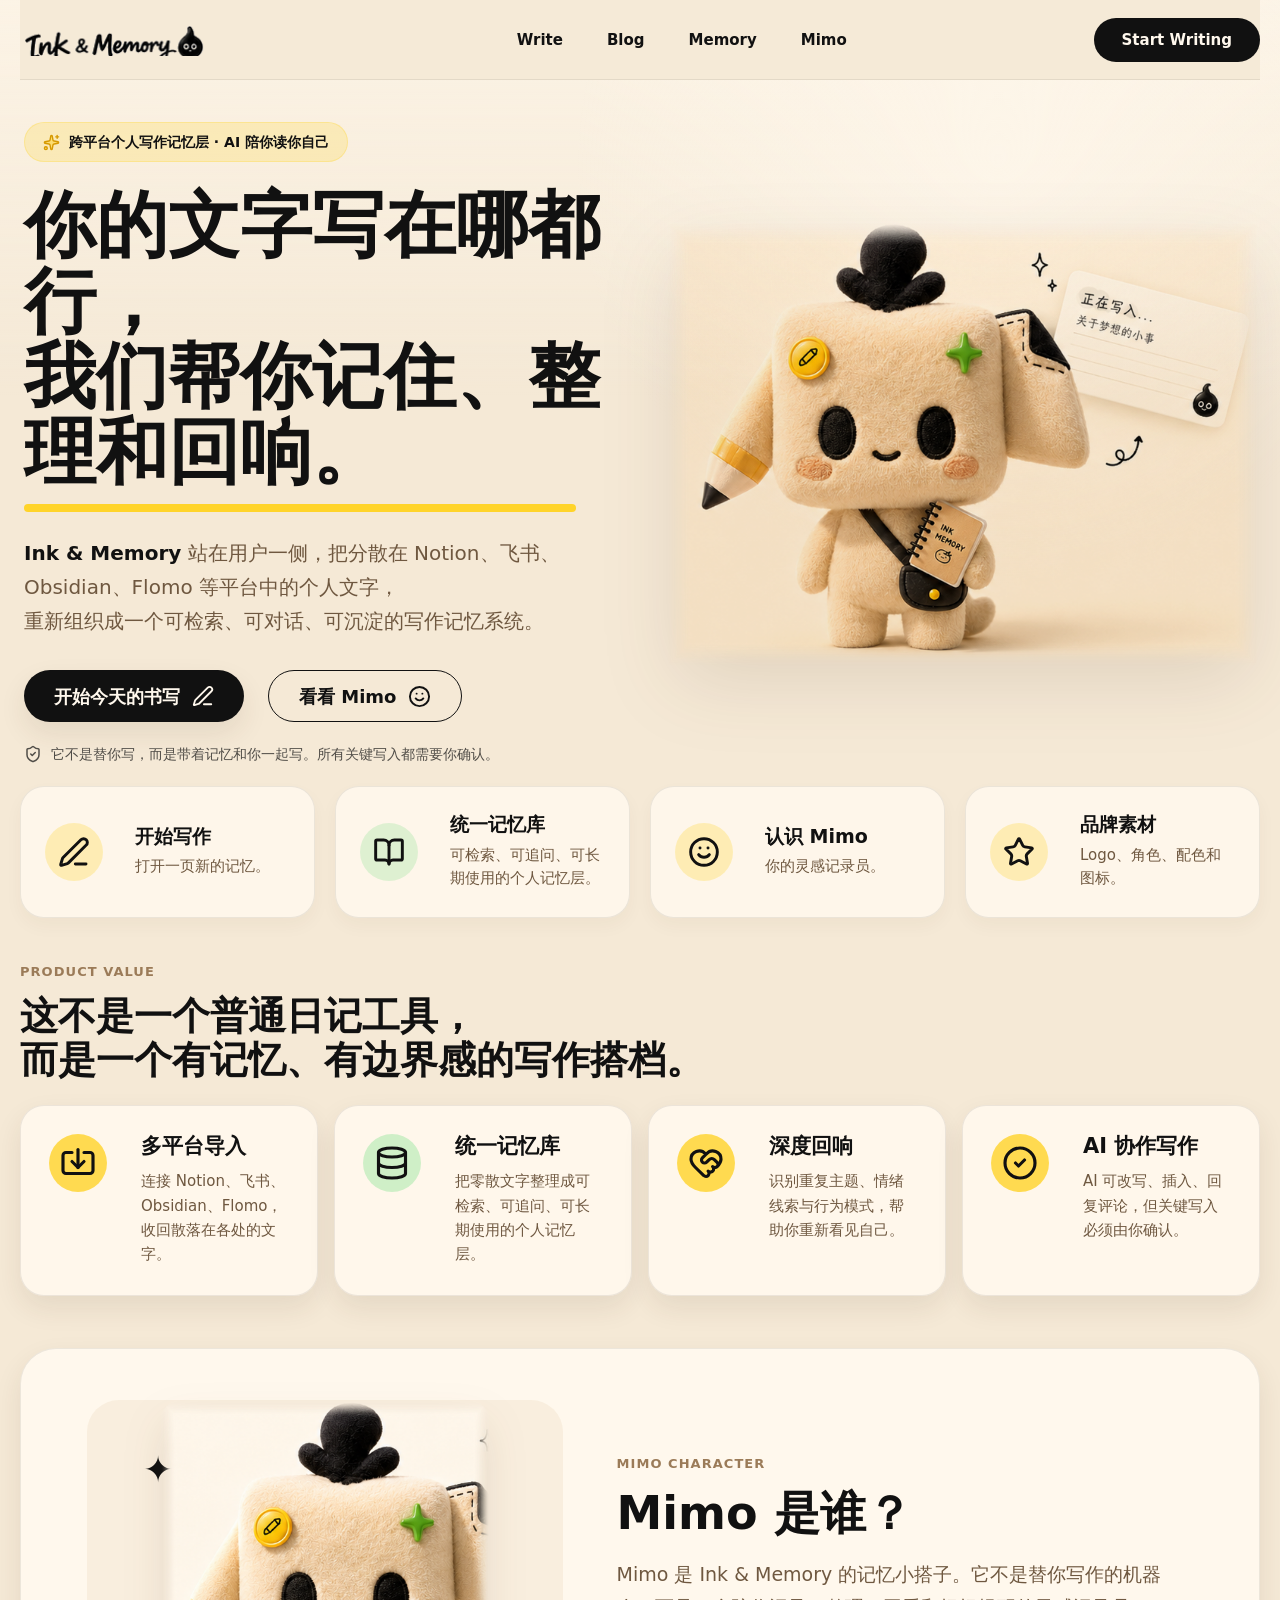
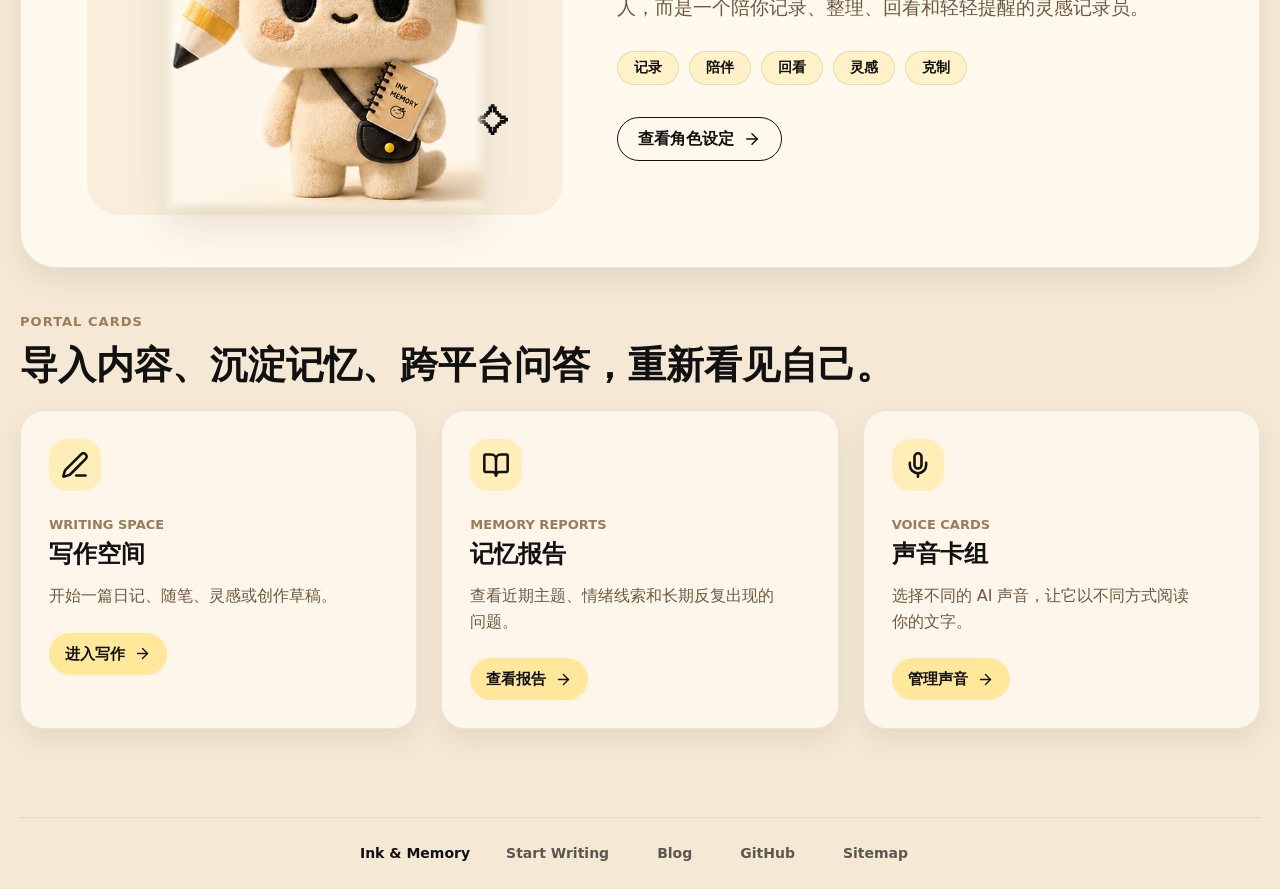
==== index.html @ 49d96cfb "Deploy from -Ink-Memory ec6b7ba073ae7129f8845db4a4a17d1752a49867 ink-memory/-Ink-Memory@ec6b7ba073ae" ====
<!doctype html>
<html lang="zh-CN">
  <head>
    <meta charset="UTF-8" />
    <meta name="viewport" content="width=device-width, initial-scale=1.0" />
    <meta name="theme-color" content="#F5E9D6" />
    <meta name="robots" content="index,follow,max-image-preview:large,max-snippet:-1,max-video-preview:-1" />
    <meta name="author" content="Ink & Memory product team" />
    <meta name="application-name" content="Ink & Memory" />
    <meta name="description" content="Ink & Memory 站在用户一侧，把分散在 Notion、飞书、Obsidian、Flomo 等平台中的个人文字，重新组织成可检索、可对话、可沉淀的写作记忆系统。AI 可协作写作，但关键写入需用户确认。" />
    <link rel="canonical" href="https://suoxya.com/" />
    <link rel="alternate" hreflang="zh-CN" href="https://suoxya.com/" />
    <link rel="alternate" hreflang="en" href="https://suoxya.com/en/" />
    <link rel="alternate" hreflang="x-default" href="https://suoxya.com/" />
    <meta property="og:title" content="Ink & Memory | 跨平台个人写作记忆层，AI 陪你读你自己" />
    <meta property="og:description" content="Ink & Memory 站在用户一侧，把分散在 Notion、飞书、Obsidian、Flomo 等平台中的个人文字，重新组织成可检索、可对话、可沉淀的写作记忆系统。AI 可协作写作，但关键写入需用户确认。" />
    <meta property="og:type" content="website" />
    <meta property="og:url" content="https://suoxya.com/" />
    <meta property="og:site_name" content="Ink & Memory" />
    <meta property="og:locale" content="zh_CN" />
    <meta property="og:locale:alternate" content="en_US" />
    <meta property="og:image" content="https://suoxya.com/og-image.png" />
    <meta property="og:image:type" content="image/png" />
    <meta property="og:image:width" content="1200" />
    <meta property="og:image:height" content="630" />
    <meta property="og:image:alt" content="Ink & Memory AI writing workspace" />
    <meta name="twitter:card" content="summary_large_image" />
    <meta name="twitter:title" content="Ink & Memory | 跨平台个人写作记忆层，AI 陪你读你自己" />
    <meta name="twitter:description" content="Ink & Memory 站在用户一侧，把分散在 Notion、飞书、Obsidian、Flomo 等平台中的个人文字，重新组织成可检索、可对话、可沉淀的写作记忆系统。AI 可协作写作，但关键写入需用户确认。" />
    <meta name="twitter:image" content="https://suoxya.com/og-image.png" />
    <script id="structured-data" type="application/ld+json">
      {
        "@context": "https://schema.org",
        "@graph": [
          {
            "@type": "Organization",
            "@id": "https://suoxya.com/#organization",
            "name": "Ink & Memory",
            "alternateName": "墨水与记忆",
            "url": "https://suoxya.com/",
            "logo": "https://suoxya.com/og-image.png",
            "sameAs": ["https://github.com/glide-the/ink-and-memory"]
          },
          {
            "@type": "WebSite",
            "@id": "https://suoxya.com/#website",
            "name": "Ink & Memory",
            "url": "https://suoxya.com/",
            "inLanguage": ["zh-CN", "en"],
            "publisher": {
              "@id": "https://suoxya.com/#organization"
            }
          },
          {
            "@type": "WebApplication",
            "@id": "https://suoxya.com/#web-application",
            "name": "Ink & Memory",
            "alternateName": "墨水与记忆",
            "applicationCategory": "LifestyleApplication",
            "operatingSystem": "Web",
            "url": "https://suoxya.com/",
            "inLanguage": ["zh-CN", "en"],
            "description": "Ink & Memory 站在用户一侧，把分散在 Notion、飞书、Obsidian、Flomo 等平台中的个人文字，重新组织成可检索、可对话、可沉淀的写作记忆系统。AI 可协作写作，但关键写入需用户确认。",
            "featureList": [
              "多平台导入：连接 Notion、飞书、Obsidian、Flomo",
              "统一记忆库：可检索、可追问、可长期使用的个人记忆层",
              "深度回响：识别重复主题、情绪线索与行为模式",
              "AI 协作写作：改写、插入、回复评论前需用户确认",
              "语音输入日常记录",
              "不暴露原文的私密情绪图像分享"
            ],
            "sameAs": ["https://github.com/glide-the/ink-and-memory"],
            "publisher": {
              "@id": "https://suoxya.com/#organization"
            }
          },
          {
            "@type": "SoftwareSourceCode",
            "@id": "https://github.com/glide-the/ink-and-memory#source",
            "name": "Ink & Memory source repository",
            "url": "https://github.com/glide-the/ink-and-memory",
            "codeRepository": "https://github.com/glide-the/ink-and-memory",
            "programmingLanguage": ["TypeScript", "React"],
            "runtimePlatform": "Web browser",
            "isPartOf": {
              "@id": "https://suoxya.com/#web-application"
            }
          },
          {
            "@type": "WebPage",
            "@id": "https://suoxya.com/#webpage",
            "url": "https://suoxya.com/",
            "name": "Ink & Memory | 跨平台个人写作记忆层，AI 陪你读你自己",
            "description": "Ink & Memory 站在用户一侧，把分散在 Notion、飞书、Obsidian、Flomo 等平台中的个人文字，重新组织成可检索、可对话、可沉淀的写作记忆系统。AI 可协作写作，但关键写入需用户确认。",
            "inLanguage": "zh-CN",
            "isPartOf": {
              "@id": "https://suoxya.com/#website"
            },
            "about": {
              "@id": "https://suoxya.com/#web-application"
            },
            "author": {
              "@id": "https://suoxya.com/#organization"
            },
            "publisher": {
              "@id": "https://suoxya.com/#organization"
            },
            "datePublished": "2026-06-14",
            "dateModified": "2026-07-23",
            "mainEntity": {
              "@id": "https://suoxya.com/#faq"
            }
          },
          {
            "@type": "FAQPage",
            "@id": "https://suoxya.com/#faq",
            "inLanguage": "zh-CN",
            "mainEntity": [
              {
                "@type": "Question",
                "name": "Ink & Memory 是什么？",
                "acceptedAnswer": {
                  "@type": "Answer",
                  "text": "Ink & Memory 是一个跨平台个人写作记忆层，把分散在 Notion、飞书、Obsidian、Flomo 等平台中的个人文字，重新组织成可检索、可对话、可沉淀的写作记忆系统。它不是替你写，而是带着记忆和你一起写。"
                }
              },
              {
                "@type": "Question",
                "name": "Ink & Memory 适合谁？",
                "acceptedAnswer": {
                  "@type": "Answer",
                  "text": "它适合在多个平台上写日记、记录梦境、做自我探索、写随笔或创作片段的人，也适合希望 AI 记住上下文但不接管作者身份的写作者。"
                }
              },
              {
                "@type": "Question",
                "name": "需要确认的 AI 写作协作如何工作？",
                "acceptedAnswer": {
                  "@type": "Answer",
                  "text": "在改写、删除、插入或评论正文前，助手会展示动作、范围、理由、风险和修改前后内容，然后等待写作者批准或拒绝。"
                }
              },
              {
                "@type": "Question",
                "name": "写作记忆如何改善 AI 回应？",
                "acceptedAnswer": {
                  "@type": "Answer",
                  "text": "Ink & Memory 将事实背景、表达习惯和长期主题沉淀为统一记忆库，让之后的 AI 回应更有上下文，同时避免急着诊断或强行解释用户。"
                }
              }
            ]
          }
        ]
      }
    </script>
    <link
      rel="icon"
      href="data:image/svg+xml,%3Csvg xmlns='http://www.w3.org/2000/svg' viewBox='0 0 64 64'%3E%3Crect width='64' height='64' rx='32' fill='%23FFD42A'/%3E%3Ctext x='32' y='39' text-anchor='middle' font-size='20' font-family='Arial,sans-serif' font-weight='900' fill='%23111111'%3EI%26M%3C/text%3E%3C/svg%3E"
    />
    <script>
      document.documentElement.classList.add('js-enabled');
    </script>
    <style>
      .js-enabled #root > .seo-static-content {
        display: none;
      }
    </style>
    <title>Ink & Memory | 跨平台个人写作记忆层，AI 陪你读你自己</title>
    <script type="module" crossorigin src="/assets/main-CbulN3ER.js"></script>
    <link rel="stylesheet" crossorigin href="/assets/main-CoQu1ctq.css">
  </head>
  <body>
    <div id="root">
      <main class="seo-static-content" aria-label="Ink & Memory 产品概览">
        <article>
          <p>Ink & Memory 产品团队维护的公开产品说明。最后更新：2026 年 7 月 23 日。</p>
          <h1>Ink & Memory：跨平台个人写作记忆层</h1>
          <p>
            Ink & Memory 站在用户一侧，把分散在 Notion、飞书、Obsidian、Flomo 等平台中的个人文字，重新组织为一个
            可检索、可对话、可沉淀的写作记忆系统。它不是替你写，而是带着记忆和你一起写。
          </p>

          <section>
            <h2>Ink & Memory 是什么？</h2>
            <p>
              Ink & Memory 是一个跨平台个人写作记忆层——你的文字写在哪都行，它帮你记住、整理和回响。
              它保存日记、梦境、片段、随笔和语音笔记，把这些内容作为自传式上下文，再用于提示、评论、改写和结构化反思。
              系统将记忆分成事实、表达方式和长期主题，让 AI 回应保持上下文，而不是急着诊断或替用户下结论。
              当助手想改写、删除、插入或在正文中回复时，会先展示意图、范围、理由、风险和修改前后内容，
              然后等待用户确认。
            </p>
          </section>

          <section>
            <h2>四项核心能力</h2>
            <ul>
              <li><strong>多平台导入：</strong>连接 Notion、飞书、Obsidian、Flomo，收回散落在各处的文字。</li>
              <li><strong>统一记忆库：</strong>把零散文字整理成可检索、可追问、可长期使用的个人记忆层。</li>
              <li><strong>深度回响：</strong>识别重复主题、情绪线索与行为模式，帮助你重新看见自己。</li>
              <li><strong>AI 协作写作：</strong>AI 可改写、插入、回复评论，但关键写入必须由用户确认。</li>
            </ul>
          </section>

          <section>
            <h2>Ink & Memory 适合谁？</h2>
            <ul>
              <li>经常写日记、梦境、情绪记录、随笔或创作片段的用户。</li>
              <li>希望 AI 记住上下文，但不被 AI 强行贴标签的自我探索者。</li>
              <li>需要改写建议、评论和提示，同时保留最终文本控制权的写作者。</li>
            </ul>
          </section>

          <section>
            <h2>产品逻辑</h2>
            <p>
              产品按照四个步骤运转：导入内容，把分散的文字汇聚到一起；沉淀记忆，整理、标签化并建立长期记忆层；
              跨平台问答，用自然语言提问，AI 基于你的记忆回答；最终重新看见自己——从过去的文字中，看见当下的你。
            </p>
          </section>

          <section>
            <h2>网站和源码仓库</h2>
            <p>
              项目官网的规范 URL 是
              <a href="https://suoxya.com/">https://suoxya.com/</a>（英文版：
              <a href="https://suoxya.com/en/">https://suoxya.com/en/</a>）。公开源码仓库是
              <a href="https://github.com/glide-the/ink-and-memory">https://github.com/glide-the/ink-and-memory</a>.
            </p>
          </section>

          <section>
            <h2>博客和知识库</h2>
            <p>
              Ink & Memory Blog 收录 AI 写作、长期记忆、Workspace 状态管理和交互设计文章。博客入口是
              <a href="https://suoxya.com/blog/">https://suoxya.com/blog/</a>，首批内容包括
              <a href="https://suoxya.com/blog/how-does-an-ai-know-what-you-are-writing/"
                >How Does an AI Know What You Are Writing?</a
              >
              和
              <a href="https://suoxya.com/blog/workspace-state-management/">Workspace 工作空间状态管理与交互入口设计</a>.
            </p>
          </section>

          <section>
            <h2>需要确认的 AI 写作协作如何工作？</h2>
            <p>
              Ink & Memory 把关键写作动作视为显式请求。在改写、删除、插入或回复正文之前，助手会说明它要做什么、
              为什么要做、影响哪些文字以及风险级别。写作者可以批准、拒绝，或要求助手重新思考。
            </p>
          </section>

          <section>
            <h2>写作记忆如何改善 AI 回应？</h2>
            <dl>
              <dt>事实记忆</dt>
              <dd>姓名、关系、经历、目标、承诺和其他稳定的个人上下文。</dd>
              <dt>表达记忆</dt>
              <dd>反复出现的语言、节奏、情绪倾向、回避方式和偏好的写作支持。</dd>
              <dt>主题记忆</dt>
              <dd>只有在足够长时间写作之后才会浮现的长期模式。</dd>
            </dl>
          </section>

          <section>
            <h2>常见问题</h2>
            <h3>Ink & Memory 只是聊天机器人吗？</h3>
            <p>
              不是。它围绕写作界面、自传式记忆和需确认的编辑协作构建，而不是一次性的聊天回复。
            </p>
            <h3>AI 会自动改我的文字吗？</h3>
            <p>
              关键写作动作需要确认。助手可以提出修改建议，但是否进入正文由写作者决定。
            </p>
            <h3>Ink & Memory 会把私密文字展示给别人吗？</h3>
            <p>
              社交时间线可以展示一天的简化情绪图像，同时保留原始文字的私密性。
            </p>
            <h3>记忆系统有什么不同？</h3>
            <p>
              它把事实、表达和主题分开处理，让之后的回应更有上下文，而不会把一个人简化成标签。
            </p>
          </section>

          <section>
            <h2>可信度和参考来源</h2>
            <p>
              本页面由 Ink & Memory 产品团队维护。产品的确认与透明度模型参考了公开资料，包括
              <a href="https://www.nist.gov/itl/ai-risk-management-framework">NIST AI Risk Management Framework</a>
              以及
              <a href="https://developers.google.com/search/docs/appearance/structured-data/intro-structured-data"
                >Google Search Central 的结构化数据说明</a
              >.
            </p>
          </section>
        </article>
      </main>
    </div>
  </body>
</html>
---- assets/main-CoQu1ctq.css ----
/*! tailwindcss v4.3.1 | MIT License | https://tailwindcss.com */@layer properties{@supports (((-webkit-hyphens:none)) and (not (margin-trim:inline))) or ((-moz-orient:inline) and (not (color:rgb(from red r g b)))){*,:before,:after,::backdrop{--tw-border-style:solid;--tw-leading:initial;--tw-ease:initial}}}@layer theme{:root,:host{--font-sans:ui-sans-serif, system-ui, sans-serif, "Apple Color Emoji", "Segoe UI Emoji", "Segoe UI Symbol", "Noto Color Emoji";--font-mono:ui-monospace, SFMono-Regular, Menlo, Monaco, Consolas, "Liberation Mono", "Courier New", monospace;--spacing:.25rem;--ease-out:cubic-bezier(0, 0, .2, 1);--default-transition-duration:.15s;--default-transition-timing-function:cubic-bezier(.4, 0, .2, 1);--default-font-family:var(--font-sans);--default-mono-font-family:var(--font-mono)}}@layer base{*,:after,:before,::backdrop{box-sizing:border-box;border:0 solid;margin:0;padding:0}::file-selector-button{box-sizing:border-box;border:0 solid;margin:0;padding:0}html,:host{-webkit-text-size-adjust:100%;-moz-tab-size:4;tab-size:4;line-height:1.5;font-family:var(--default-font-family,ui-sans-serif, system-ui, sans-serif, "Apple Color Emoji", "Segoe UI Emoji", "Segoe UI Symbol", "Noto Color Emoji");font-feature-settings:var(--default-font-feature-settings,normal);font-variation-settings:var(--default-font-variation-settings,normal);-webkit-tap-highlight-color:transparent}hr{height:0;color:inherit;border-top-width:1px}abbr:where([title]){-webkit-text-decoration:underline dotted;text-decoration:underline dotted}h1,h2,h3,h4,h5,h6{font-size:inherit;font-weight:inherit}a{color:inherit;-webkit-text-decoration:inherit;text-decoration:inherit}b,strong{font-weight:bolder}code,kbd,samp,pre{font-family:var(--default-mono-font-family,ui-monospace, SFMono-Regular, Menlo, Monaco, Consolas, "Liberation Mono", "Courier New", monospace);font-feature-settings:var(--default-mono-font-feature-settings,normal);font-variation-settings:var(--default-mono-font-variation-settings,normal);font-size:1em}small{font-size:80%}sub,sup{vertical-align:baseline;font-size:75%;line-height:0;position:relative}sub{bottom:-.25em}sup{top:-.5em}table{text-indent:0;border-color:inherit;border-collapse:collapse}:-moz-focusring{outline:auto}progress{vertical-align:baseline}summary{display:list-item}ol,ul,menu{list-style:none}img,svg,video,canvas,audio,iframe,embed,object{vertical-align:middle;display:block}img,video{max-width:100%;height:auto}button,input,select,optgroup,textarea{font:inherit;font-feature-settings:inherit;font-variation-settings:inherit;letter-spacing:inherit;color:inherit;opacity:1;background-color:#0000;border-radius:0}::file-selector-button{font:inherit;font-feature-settings:inherit;font-variation-settings:inherit;letter-spacing:inherit;color:inherit;opacity:1;background-color:#0000;border-radius:0}:where(select:is([multiple],[size])) optgroup{font-weight:bolder}:where(select:is([multiple],[size])) optgroup option{padding-inline-start:20px}::file-selector-button{margin-inline-end:4px}::placeholder{opacity:1}@supports (not ((-webkit-appearance:-apple-pay-button))) or (contain-intrinsic-size:1px){::placeholder{color:currentColor}@supports (color:color-mix(in lab,red,red)){::placeholder{color:color-mix(in oklab,currentcolor 50%,transparent)}}}textarea{resize:vertical}::-webkit-search-decoration{-webkit-appearance:none}::-webkit-date-and-time-value{min-height:1lh;text-align:inherit}::-webkit-datetime-edit{display:inline-flex}::-webkit-datetime-edit-fields-wrapper{padding:0}::-webkit-datetime-edit{padding-block:0}::-webkit-datetime-edit-year-field{padding-block:0}::-webkit-datetime-edit-month-field{padding-block:0}::-webkit-datetime-edit-day-field{padding-block:0}::-webkit-datetime-edit-hour-field{padding-block:0}::-webkit-datetime-edit-minute-field{padding-block:0}::-webkit-datetime-edit-second-field{padding-block:0}::-webkit-datetime-edit-millisecond-field{padding-block:0}::-webkit-datetime-edit-meridiem-field{padding-block:0}::-webkit-calendar-picker-indicator{line-height:1}:-moz-ui-invalid{box-shadow:none}button,input:where([type=button],[type=reset],[type=submit]){-webkit-appearance:button;-moz-appearance:button;appearance:button}::file-selector-button{-webkit-appearance:button;-moz-appearance:button;appearance:button}::-webkit-inner-spin-button{height:auto}::-webkit-outer-spin-button{height:auto}[hidden]:where(:not([hidden=until-found])){display:none!important}}@layer components;@layer utilities{.visible{visibility:visible}.absolute{position:absolute}.block{display:block}.contents{display:contents}.flex{display:flex}.grid{display:grid}.w-full{width:100%}.cursor-pointer{cursor:pointer}.resize{resize:both}.flex-col{flex-direction:column}.items-center{align-items:center}.justify-center{justify-content:center}.gap-8{gap:calc(var(--spacing) * 8)}.overflow-hidden{overflow:hidden}.rounded-\[48px\]{border-radius:48px}.rounded-\[100\%\]{border-radius:100%}.border{border-style:var(--tw-border-style);border-width:1px}.border-\[3px\]{border-style:var(--tw-border-style);border-width:3px}.bg-transparent{background-color:#0000}.p-5{padding:calc(var(--spacing) * 5)}.px-4{padding-inline:calc(var(--spacing) * 4)}.px-6{padding-inline:calc(var(--spacing) * 6)}.py-2{padding-block:calc(var(--spacing) * 2)}.py-5{padding-block:calc(var(--spacing) * 5)}.py-12{padding-block:calc(var(--spacing) * 12)}.text-\[16px\]{font-size:16px}.leading-\[1\.6\]{--tw-leading:1.6;line-height:1.6}.underline{text-decoration-line:underline}.transition-colors{transition-property:color,background-color,border-color,outline-color,text-decoration-color,fill,stroke,--tw-gradient-from,--tw-gradient-via,--tw-gradient-to;transition-timing-function:var(--tw-ease,var(--default-transition-timing-function));transition-duration:var(--tw-duration,var(--default-transition-duration))}.ease-out{--tw-ease:var(--ease-out);transition-timing-function:var(--ease-out)}@media(min-width:48rem){.md\:gap-\[30px\]{gap:30px}.md\:p-\[29px\]{padding:29px}.md\:px-8{padding-inline:calc(var(--spacing) * 8)}.md\:px-\[43\.2px\]{padding-inline:43.2px}.md\:py-\[28\.8px\]{padding-block:28.8px}.md\:py-\[60px\]{padding-block:60px}.md\:text-\[22px\]{font-size:22px}.md\:leading-\[1\.4\]{--tw-leading:1.4;line-height:1.4}}@media(min-width:64rem){.lg\:px-\[108px\]{padding-inline:108px}.lg\:py-\[108px\]{padding-block:108px}}}:root{--paper-beige:#f5e9d6;--soft-cream:#fff8ed;--ink-black:#111;--memory-yellow:#ffd42a;--spark-green:#39d353;--warm-brown:#6f5840;--quiet-brown:#9b7b58;--muted-tan:#c9b69a;--line-soft:#11111114;--line-medium:#11111129;--shadow-card:0 12px 28px #472d1217;--shadow-float:0 18px 42px #472d1224;--radius-card:24px;--radius-section:36px;--radius-pill:999px;color-scheme:light}*,:before,:after{box-sizing:border-box}html{scroll-behavior:smooth}body{background:var(--paper-beige);min-width:320px;color:var(--ink-black);letter-spacing:0;text-rendering:optimizelegibility;-webkit-font-smoothing:antialiased;margin:0;font-family:Inter,Avenir Next,PingFang SC,Hiragino Sans GB,Microsoft YaHei,system-ui,sans-serif;overflow-x:hidden}body:before{z-index:-1;content:"";pointer-events:none;background:radial-gradient(circle at 78% 18%,#fff8edb3,#fff8ed00 34%),linear-gradient(#fff8edad,#f5e9d600 44%);position:fixed;top:0;right:0;bottom:0;left:0}a{color:inherit;text-decoration:none}button{font:inherit;border:0}button,a{-webkit-tap-highlight-color:transparent}img{max-width:100%;display:block}#main,#memory,#mimo,#stories,#brand-kit,#latestArticles{scroll-margin-top:96px}.skip-link{z-index:500;border:2px solid var(--ink-black);border-radius:var(--radius-pill);background:var(--memory-yellow);color:var(--ink-black);padding:10px 14px;font-size:.9rem;font-weight:900;transition:transform .16s ease-out;position:fixed;top:12px;left:12px;transform:translateY(-150%)}.skip-link:focus{transform:translateY(0)}.site-header{z-index:200;isolation:isolate;grid-template-columns:minmax(188px,250px) 1fr auto;align-items:center;gap:24px;width:min(1280px,100% - 40px);height:80px;margin:0 auto;display:grid;position:sticky;top:0}.site-header:before{z-index:-1;border-bottom:1px solid var(--line-soft);-webkit-backdrop-filter:blur(18px);backdrop-filter:blur(18px);content:"";background:#f5e9d6f0;transition:opacity .26s ease-out,transform .42s cubic-bezier(.22,1,.36,1);position:absolute;top:0;right:0;bottom:0;left:0}.site-header.is-compact:before{opacity:0;transform:translateY(-100%)}.brand-link{border-radius:var(--radius-pill);border:1px solid #0000;grid-area:1/1;align-items:center;width:188px;transition:width .36s cubic-bezier(.22,1,.36,1),padding .36s cubic-bezier(.22,1,.36,1),background-color .36s cubic-bezier(.22,1,.36,1),border-color .36s cubic-bezier(.22,1,.36,1),box-shadow .36s cubic-bezier(.22,1,.36,1),opacity .22s ease-out,transform .36s cubic-bezier(.22,1,.36,1),visibility .22s ease-out;display:inline-flex}.brand-link img{width:188px;height:auto;transition:width .36s cubic-bezier(.22,1,.36,1)}.site-header.is-compact .brand-link,.site-header.is-compact .header-back-link{z-index:201;background:#fff8ede6;border-color:#8a6a452e;position:fixed;top:18px;left:20px;transform:translateY(-4px);box-shadow:0 12px 30px #5c402321}.site-header.is-compact .brand-link{width:auto;padding:10px 14px}.header-back-link{opacity:0;pointer-events:none;visibility:hidden;background:0 0;border:1px solid #0000;grid-area:1/1;width:max-content;margin:0;padding:9px 14px;transition:background-color .36s cubic-bezier(.22,1,.36,1),border-color .36s cubic-bezier(.22,1,.36,1),box-shadow .36s cubic-bezier(.22,1,.36,1),color .18s ease-out,opacity .22s ease-out,transform .36s cubic-bezier(.22,1,.36,1),visibility .22s ease-out;transform:translateY(-18px)}.site-header.is-article.is-compact .brand-link{opacity:0;pointer-events:none;visibility:hidden;transform:translateY(-18px)}.site-header.is-article.is-compact .header-back-link{opacity:1;pointer-events:auto;visibility:visible;transform:translateY(-4px)}.site-nav{grid-area:1/2;justify-content:center;align-items:center;gap:44px;min-width:0;transition:opacity .22s ease-out,transform .32s cubic-bezier(.22,1,.36,1),visibility .22s ease-out;display:flex}.site-header.is-compact .site-nav{opacity:0;pointer-events:none;visibility:hidden;transform:translateY(calc(-100% - 24px))}.site-nav a{min-height:42px;color:var(--ink-black);white-space:nowrap;align-items:center;font-size:15px;font-weight:760;display:inline-flex}.header-actions{grid-area:1/3;justify-content:end;align-items:center;gap:28px;display:inline-flex}.header-cta,.button{border-radius:var(--radius-pill);white-space:nowrap;justify-content:center;align-items:center;display:inline-flex}.header-cta{background:var(--ink-black);min-height:44px;color:var(--soft-cream);padding:0 28px;font-size:15px;font-weight:820;transition:box-shadow .36s cubic-bezier(.22,1,.36,1),transform .36s cubic-bezier(.22,1,.36,1)}.site-header.is-compact .header-cta{z-index:201;position:fixed;top:18px;right:20px;transform:translateY(-4px);box-shadow:0 12px 30px #1113}.site-header.is-compact .header-actions{pointer-events:none}.site-header.is-compact .header-cta{pointer-events:auto}.nav-toggle{width:44px;height:44px;color:var(--ink-black);cursor:pointer;background:#fff8edc2;border-radius:50%;place-items:center;transition:width .32s cubic-bezier(.22,1,.36,1),opacity .18s ease-out,transform .32s cubic-bezier(.22,1,.36,1),visibility .18s ease-out;display:none;overflow:hidden}.site-header.is-compact .nav-toggle{opacity:0;pointer-events:none;visibility:hidden;width:0;transform:translateY(calc(-100% - 24px))}.site-nav a:focus-visible,.brand-link:focus-visible,.header-cta:focus-visible,.button:focus-visible,.quick-card:focus-visible,.text-link:focus-visible,.portal-action:focus-visible,.blog-list-cover:focus-visible,.blog-list-copy a:focus-visible,.blog-back-link:focus-visible,.blog-detail-cta a:focus-visible,.nav-toggle:focus-visible,.site-footer a:focus-visible{outline-offset:4px;outline:3px solid #39d353ad}.home-page{width:min(1280px,100% - 40px);margin:0 auto;padding:42px 0 88px}.hero-section{grid-template-columns:minmax(0,52%) minmax(0,48%);align-items:center;gap:48px;min-height:560px;display:grid}.hero-copy{min-width:0;padding-left:4px}.hero-kicker{border-radius:var(--radius-pill);height:40px;color:var(--ink-black);background:#ffd42a38;border:1px solid #ffd42a47;align-items:center;gap:9px;padding:0 18px;font-size:14px;font-weight:640;display:inline-flex}.hero-kicker svg{color:#d69900;fill:#ffd42a80}.hero-copy h1{max-width:620px;color:var(--ink-black);margin:26px 0 0;font-size:72px;font-weight:900;line-height:1.05}.hero-stroke{border-radius:var(--radius-pill);background:var(--memory-yellow);width:min(552px,100%);height:8px;margin:14px 0 24px;display:block}.hero-lead{max-width:560px;color:var(--warm-brown);margin:0;font-size:20px;font-weight:520;line-height:1.7}.hero-lead strong{color:var(--ink-black);font-weight:860}.hero-actions{flex-wrap:wrap;gap:24px;margin-top:32px;display:flex}.button{gap:12px;min-height:52px;padding:0 30px;font-size:18px;font-weight:850}.button-primary{background:var(--ink-black);color:var(--soft-cream);box-shadow:var(--shadow-card)}.button-secondary{border:1.5px solid var(--ink-black);color:var(--ink-black);background:0 0}.trust-note{color:#111111b8;align-items:flex-start;gap:9px;max-width:570px;margin:22px 0 0;font-size:14px;font-weight:520;line-height:1.55;display:flex}.trust-note svg{flex:none;margin-top:1px}.hero-visual{place-items:center;min-width:0;height:540px;margin:0;display:grid;position:relative}.hero-visual img{mix-blend-mode:multiply;filter:drop-shadow(0 24px 38px #472d121f);width:min(620px,100%);height:auto}.quick-entry{grid-template-columns:repeat(4,minmax(0,1fr));gap:20px;margin-top:20px;display:grid}.quick-card{border:1px solid var(--line-soft);border-radius:var(--radius-card);background:#fff8edd6;grid-template-columns:74px 1fr;align-items:center;gap:16px;min-height:132px;padding:24px;transition:transform .18s ease-out,border-color .18s ease-out,box-shadow .18s ease-out;display:grid;box-shadow:0 8px 18px #472d120a}.quick-card:hover{box-shadow:var(--shadow-card);border-color:#ffd42aa3;transform:translateY(-4px)}.quick-icon{width:58px;height:58px;color:var(--ink-black);background:#ffd42a47;border-radius:50%;place-items:center;display:grid}.quick-card:nth-child(2) .quick-icon{background:#39d35329}.quick-card strong{margin-bottom:8px;font-size:19px;font-weight:860;line-height:1.15;display:block}.quick-card small{max-width:210px;color:var(--warm-brown);font-size:15px;font-weight:520;line-height:1.55;display:block}.value-section,.portal-section{margin-top:44px}.section-heading{gap:12px;margin-bottom:22px;display:grid}.section-heading p,.eyebrow{color:var(--quiet-brown);letter-spacing:.08em;text-transform:uppercase;margin:0;font-size:13px;font-weight:850}.section-heading h2,.mimo-copy h2{color:var(--ink-black);margin:0;font-size:38px;font-weight:900;line-height:1.18}.value-grid{grid-template-columns:repeat(4,minmax(0,1fr));gap:16px;display:grid}.value-card{border:1px solid var(--line-soft);border-radius:var(--radius-card);min-height:156px;box-shadow:var(--shadow-card);background:#fff8edeb;grid-template-columns:74px 1fr;align-items:start;gap:18px;padding:28px;display:grid}.value-card--green .value-icon{background:#39d3533d}.value-icon{width:58px;height:58px;color:var(--ink-black);background:#ffd42acc;border-radius:50%;place-items:center;display:grid}.value-card h3{margin:0 0 10px;font-size:21px;font-weight:900;line-height:1.2}.value-card p{color:var(--warm-brown);margin:0;font-size:15px;font-weight:520;line-height:1.62}.mimo-section{border:1px solid var(--line-soft);border-radius:var(--radius-section);background:var(--soft-cream);min-height:520px;box-shadow:var(--shadow-card);grid-template-columns:minmax(320px,43%) 1fr;align-items:center;gap:54px;margin-top:52px;padding:48px 66px;display:grid;overflow:hidden}.mimo-art{background:radial-gradient(circle at 48% 62%,#ffd42a2e,#ffd42a00 34%),#f5e9d69e;border-radius:32px;place-items:end center;min-height:400px;display:grid;position:relative}.mimo-art img{filter:drop-shadow(0 18px 22px #472d1221);border-radius:22px;width:min(330px,82%)}.mimo-doodle{color:var(--ink-black);font-size:36px;font-weight:900;line-height:1;position:absolute}.mimo-doodle-one{top:52px;left:56px}.mimo-doodle-two{bottom:74px;right:52px}.mimo-copy{max-width:570px}.mimo-copy h2{margin-top:12px;font-size:46px}.mimo-copy>p:not(.eyebrow){color:var(--warm-brown);margin:18px 0 0;font-size:19px;font-weight:520;line-height:1.76}.tag-row{flex-wrap:wrap;gap:10px;margin-top:26px;display:flex}.tag-row span{border-radius:var(--radius-pill);min-height:34px;color:var(--ink-black);background:#ffd42a30;border:1px solid #1111111a;align-items:center;padding:0 16px;font-size:14px;font-weight:760;display:inline-flex}.text-link,.portal-action{border-radius:var(--radius-pill);color:var(--ink-black);align-items:center;gap:9px;font-weight:850;display:inline-flex}.text-link{border:1.5px solid var(--ink-black);min-height:44px;margin-top:32px;padding:0 20px}.portal-grid{grid-template-columns:repeat(3,minmax(0,1fr));gap:24px;display:grid}.portal-card{border:1px solid var(--line-soft);border-radius:var(--radius-card);min-height:270px;box-shadow:var(--shadow-card);background:#fff8ede6;align-content:start;padding:28px;display:grid}.portal-icon{width:52px;height:52px;color:var(--ink-black);background:#ffd42a42;border-radius:18px;place-items:center;display:grid}.portal-card p{color:var(--quiet-brown);text-transform:uppercase;margin:24px 0 6px;font-size:13px;font-weight:900}.portal-card h3{margin:0;font-size:24px;font-weight:900;line-height:1.2}.portal-card>span:not(.portal-icon){max-width:310px;color:var(--warm-brown);margin-top:14px;font-size:16px;font-weight:520;line-height:1.6}.portal-action{background:#ffd42a6b;width:fit-content;min-height:42px;margin-top:24px;padding:0 16px;font-size:15px}.blog-index-page,.blog-detail-page{width:min(1280px,100% - 40px);margin:0 auto}.blog-index-page{padding:56px 0 88px}.blog-index-list{width:min(690px,100%);margin:0 auto}.blog-kicker{color:var(--quiet-brown);letter-spacing:.08em;text-transform:uppercase;margin:0 0 18px;font-size:13px;font-weight:850}.blog-index-list h1{color:var(--ink-black);margin:0 0 34px;font-size:28px;font-weight:900;line-height:1.18}.blog-list-stack{gap:42px;display:grid}.blog-list-item{gap:18px;display:grid}.blog-list-cover{aspect-ratio:16/6.5;background:linear-gradient(135deg,#ffd42a42,#fff8edd6),var(--soft-cream);border:1px solid #8a6a4524;border-radius:8px;align-items:end;min-height:190px;padding:18px;display:flex;position:relative;overflow:hidden}.blog-list-cover--green{background:linear-gradient(135deg,#39d3532e,#fff8edd6),var(--soft-cream)}.blog-list-cover span{z-index:1;border-radius:var(--radius-pill);min-height:30px;color:var(--soft-cream);background:#111111bd;align-items:center;padding:0 12px;font-size:12px;font-weight:820;display:inline-flex;position:relative}.blog-list-cover img{object-fit:cover;width:100%;height:100%;transition:transform .22s;position:absolute;top:0;right:0;bottom:0;left:0}.blog-list-cover:hover img{transform:scale(1.015)}.blog-list-copy h2{color:var(--ink-black);margin:0;font-size:24px;font-weight:900;line-height:1.18}.blog-list-copy p{color:var(--warm-brown);margin:10px 0 0;font-size:15px;font-weight:520;line-height:1.62}.blog-list-meta,.blog-detail-meta{color:#11111194;flex-wrap:wrap;gap:10px 18px;margin-top:18px;font-size:13px;font-weight:760;display:flex}.blog-list-meta span,.blog-list-meta time,.blog-detail-meta span,.blog-detail-meta time{align-items:center;display:inline-flex}.blog-list-meta span:before,.blog-detail-meta span:before{content:"";background:#1111111f;border-radius:50%;width:7px;height:7px;margin-right:9px;display:inline-block}.blog-detail-page{padding:52px 0 0}.blog-detail-article{width:min(720px,100%);margin:0 auto;padding-bottom:54px}.blog-back-link{border-radius:var(--radius-pill);color:#1111119e;align-items:center;gap:8px;min-height:38px;margin-bottom:30px;font-size:14px;font-weight:820;display:inline-flex}.blog-back-link svg{transform:rotate(180deg)}.blog-detail-header{border-bottom:1px solid #8a6a452e;padding-bottom:30px}.blog-detail-header h1{max-width:760px;color:var(--ink-black);margin:0;font-size:44px;font-weight:900;line-height:1.08}.blog-detail-header>p:not(.blog-kicker){color:var(--warm-brown);margin:18px 0 0;font-size:18px;font-weight:520;line-height:1.68}.blog-detail-body{padding-top:36px}.blog-detail-body h2{color:var(--ink-black);margin:54px 0 0;font-size:25px;font-weight:900;line-height:1.28}.blog-detail-body p{color:var(--warm-brown);margin:18px 0 0;font-size:17px;font-weight:500;line-height:1.78}.blog-detail-body figure{margin:36px 0 8px}.blog-detail-body img{background:var(--soft-cream);border:1px solid #8a6a451f;border-radius:6px;width:100%;height:auto;display:block}.blog-detail-body figcaption{color:#1111118a;text-align:center;margin-top:9px;font-size:13px;line-height:1.5}.blog-detail-body blockquote{border-left:3px solid var(--sun-yellow);margin:28px 0;padding:2px 0 2px 20px}.blog-detail-body blockquote p{margin:10px 0;font-size:15px;line-height:1.65}.blog-detail-body a{color:var(--ink-black);text-underline-offset:3px;font-weight:720;-webkit-text-decoration:underline #11111147;text-decoration:underline #11111147;text-decoration-thickness:1px}.blog-detail-body code{color:var(--ink-black);overflow-wrap:anywhere;background:#ffd42a38;border-radius:4px;padding:.14em .34em;font-family:SFMono-Regular,Consolas,Liberation Mono,monospace;font-size:.88em;font-weight:650}.blog-detail-cta{text-align:center;background:#252525;place-items:center;width:calc(100% + 40px);min-height:260px;margin-left:-20px;padding:56px 22px;display:grid}.blog-detail-cta h2{max-width:680px;color:var(--soft-cream);margin:0;font-size:30px;font-weight:900;line-height:1.18}.blog-detail-cta p{color:#fff8edb8;max-width:560px;margin:14px 0 0;font-size:16px;font-weight:520;line-height:1.62}.blog-detail-cta a{border-radius:var(--radius-pill);background:var(--soft-cream);min-height:46px;color:var(--ink-black);align-items:center;gap:9px;margin-top:24px;padding:0 18px;font-size:15px;font-weight:860;display:inline-flex}.site-footer{border-top:1px solid var(--line-soft);color:#111111ad;justify-content:center;align-items:center;gap:24px;width:min(1280px,100% - 40px);min-height:72px;margin:0 auto;font-size:14px;font-weight:720;display:flex}.site-footer span{color:var(--ink-black);font-weight:900}.site-footer a{border-radius:var(--radius-pill);align-items:center;min-height:38px;padding:0 12px;display:inline-flex}.site-footer a:hover{background:#fff8edbd}@media(max-width:1120px){.site-header{grid-template-columns:188px 1fr auto;gap:18px}.site-nav{gap:24px}.hero-section{grid-template-columns:minmax(0,50%) minmax(0,50%);gap:24px}.hero-copy h1{font-size:60px}.hero-visual{height:500px}.quick-card{grid-template-columns:1fr;gap:14px}.mimo-section{padding-inline:42px}.blog-detail-header h1{font-size:38px}}@media(max-width:900px){.site-header{grid-template-columns:188px 1fr auto;width:min(100% - 28px,1280px)}.nav-toggle{grid-column:2;justify-self:end;display:grid}.site-nav{border:1px solid var(--line-medium);box-shadow:var(--shadow-float);opacity:0;pointer-events:none;visibility:hidden;background:#fff8edfa;border-radius:24px;gap:8px;padding:14px;transition:opacity .16s ease-out,transform .16s ease-out,visibility .16s ease-out;display:grid;position:absolute;top:88px;left:0;right:0;transform:translateY(-8px)}.site-nav.is-open{opacity:1;pointer-events:auto;visibility:visible;transform:translateY(0)}.site-nav a{border-radius:var(--radius-pill);background:#f5e9d69e;justify-content:center;min-height:44px}.header-actions{gap:16px}.home-page{width:min(100% - 28px,1280px);padding-top:30px}.hero-section{grid-template-columns:1fr;min-height:auto}.hero-copy{padding-left:0}.hero-copy h1{font-size:56px}.hero-visual{height:auto;margin-top:4px}.hero-visual img{width:min(680px,100%)}.quick-entry,.value-grid{grid-template-columns:repeat(2,minmax(0,1fr))}.portal-grid{grid-template-columns:1fr}.value-card,.portal-card{min-height:auto}.mimo-section{grid-template-columns:1fr;gap:32px;padding:34px}.mimo-art{min-height:360px}.mimo-copy{max-width:none}.blog-index-page,.blog-detail-page{width:min(100% - 28px,1280px)}.blog-index-page{padding-top:40px}.blog-detail-page{padding-top:38px}.blog-detail-cta{width:calc(100% + 28px);margin-left:-14px}.blog-detail-header h1{font-size:34px}}@media(max-width:640px){.site-header{grid-template-columns:minmax(136px,1fr) auto auto;height:68px}.brand-link,.brand-link img{width:150px}.site-header.is-compact .brand-link img{width:126px}.site-header.is-compact .brand-link{padding:9px 12px}.site-header.is-compact .brand-link,.site-header.is-compact .header-back-link{top:12px;left:20px}.site-header.is-compact .header-cta{top:12px;right:20px}.nav-toggle{grid-column:2}.header-cta{min-height:40px;padding:0 16px;font-size:13px}.home-page{width:min(100% - 22px,1280px);padding:24px 0 58px}.hero-kicker{height:auto;min-height:34px;padding:7px 13px;font-size:13px}.hero-copy h1{margin-top:20px;font-size:42px}.hero-stroke{height:6px;margin-bottom:20px}.hero-lead{font-size:17px;line-height:1.66}.hero-actions{gap:12px;margin-top:24px}.button{width:100%;min-height:50px;padding:0 22px;font-size:16px}.trust-note{font-size:13px}.quick-entry{grid-template-columns:1fr;gap:12px}.quick-card{grid-template-columns:58px 1fr;min-height:112px;padding:18px}.quick-card strong{font-size:18px}.section-heading h2,.mimo-copy h2{font-size:30px}.value-grid{grid-template-columns:1fr}.value-card{grid-template-columns:58px 1fr;gap:14px;padding:20px}.value-icon,.quick-icon{width:50px;height:50px}.value-card h3{font-size:19px}.mimo-section{border-radius:28px;margin-top:38px;padding:22px}.mimo-art{min-height:300px}.mimo-art img{width:min(250px,84%)}.mimo-copy>p:not(.eyebrow){font-size:17px}.portal-card{padding:22px}.blog-index-page,.blog-detail-page{width:min(100% - 22px,1280px)}.blog-index-page{padding:28px 0 58px}.blog-detail-page{padding-top:28px}.blog-index-list h1{margin-bottom:24px;font-size:24px}.blog-list-stack{gap:34px}.blog-list-cover{min-height:146px}.blog-list-copy h2{font-size:21px}.blog-detail-header h1{font-size:29px}.blog-detail-header>p:not(.blog-kicker),.blog-detail-body p{font-size:16px}.blog-detail-body h2{font-size:22px}.blog-detail-cta{width:calc(100% + 22px);min-height:230px;margin-left:-11px;padding:44px 18px}.blog-detail-cta h2{font-size:24px}.site-footer{text-align:center;flex-wrap:wrap;gap:8px 14px;width:min(100% - 22px,1280px);padding:18px 0}}@media(max-width:420px){.site-header{gap:8px}.hero-copy h1{font-size:36px}.quick-card,.value-card{grid-template-columns:1fr}.mimo-doodle{display:none}}@media(prefers-reduced-motion:reduce){*,:before,:after{scroll-behavior:auto!important;transition-duration:.001ms!important;animation-duration:.001ms!important;animation-iteration-count:1!important}}@property --tw-border-style{syntax:"*";inherits:false;initial-value:solid}@property --tw-leading{syntax:"*";inherits:false}@property --tw-ease{syntax:"*";inherits:false}
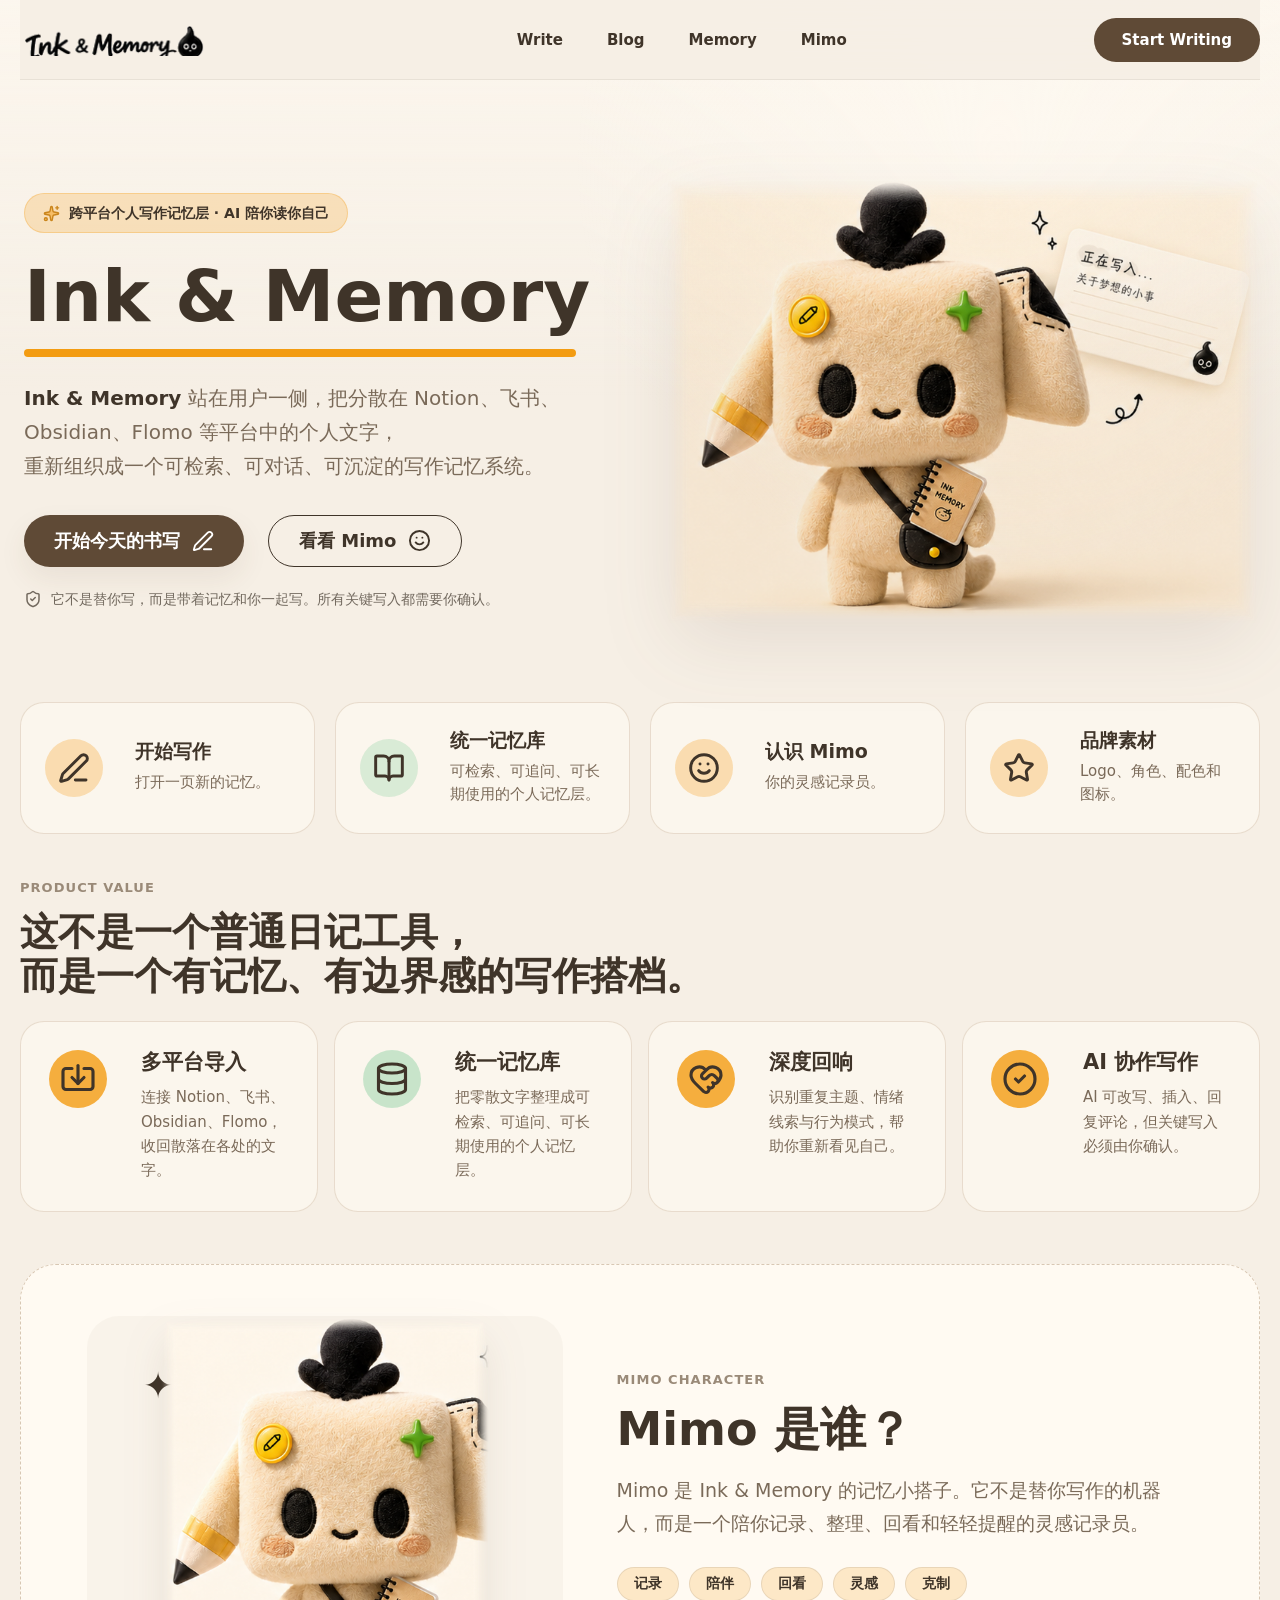
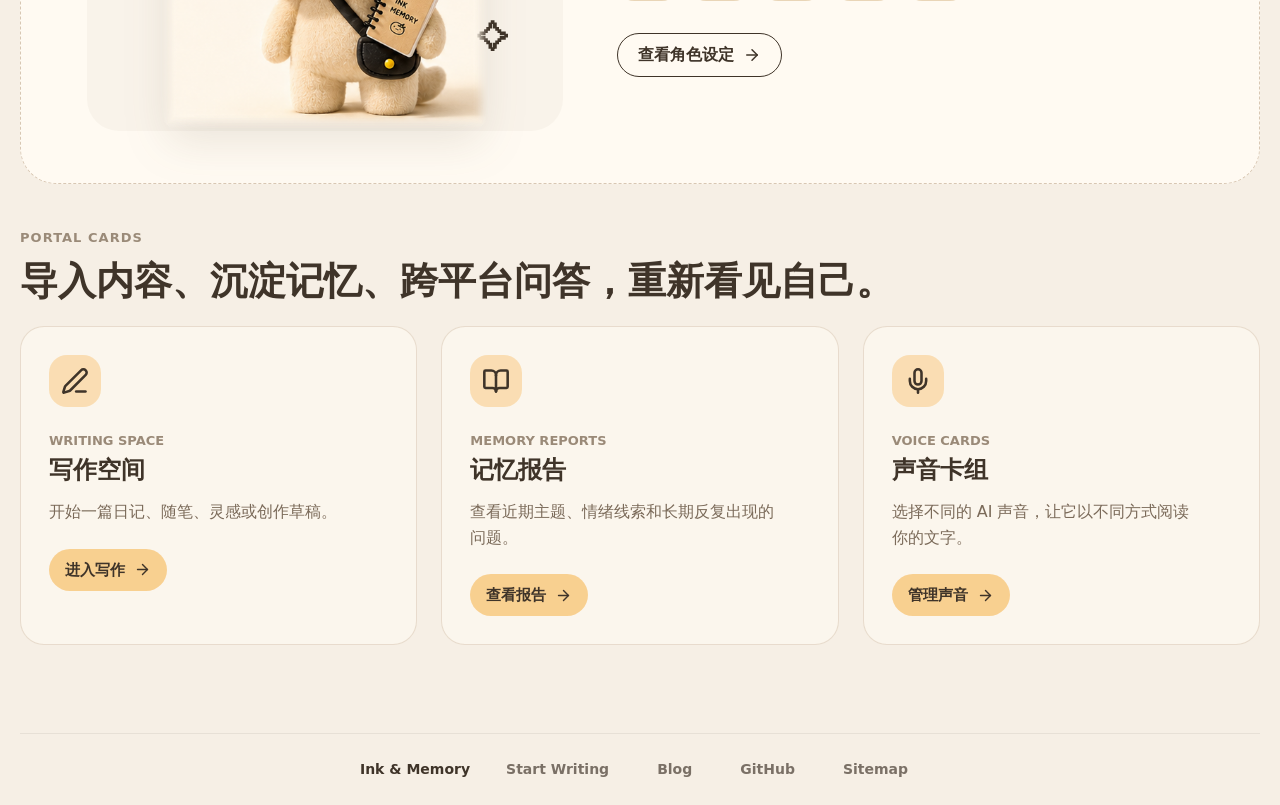
==== commit f0e554e9: "Deploy from -Ink-Memory 8ef9e299cb6c1185c465fdea85411b0b827dba0c ink-memory/-Ink-Memory@8ef9e299cb6c" ====
--- a/index.html
+++ b/index.html
@@ -3,7 +3,7 @@
   <head>
     <meta charset="UTF-8" />
     <meta name="viewport" content="width=device-width, initial-scale=1.0" />
-    <meta name="theme-color" content="#F5E9D6" />
+    <meta name="theme-color" content="#F6EFE5" />
     <meta name="robots" content="index,follow,max-image-preview:large,max-snippet:-1,max-video-preview:-1" />
     <meta name="author" content="Ink & Memory product team" />
     <meta name="application-name" content="Ink & Memory" />
@@ -166,8 +166,8 @@
       }
     </style>
     <title>Ink & Memory | 跨平台个人写作记忆层，AI 陪你读你自己</title>
-    <script type="module" crossorigin src="/assets/main-CbulN3ER.js"></script>
-    <link rel="stylesheet" crossorigin href="/assets/main-CoQu1ctq.css">
+    <script type="module" crossorigin src="/assets/main-6PJIUPOQ.js"></script>
+    <link rel="stylesheet" crossorigin href="/assets/main-DI3vYWna.css">
   </head>
   <body>
     <div id="root">
--- a/assets/main-DI3vYWna.css
+++ b/assets/main-DI3vYWna.css
@@ -0,0 +1 @@
+/*! tailwindcss v4.3.1 | MIT License | https://tailwindcss.com */@layer properties{@supports (((-webkit-hyphens:none)) and (not (margin-trim:inline))) or ((-moz-orient:inline) and (not (color:rgb(from red r g b)))){*,:before,:after,::backdrop{--tw-border-style:solid;--tw-leading:initial;--tw-ease:initial}}}@layer theme{:root,:host{--font-sans:ui-sans-serif, system-ui, sans-serif, "Apple Color Emoji", "Segoe UI Emoji", "Segoe UI Symbol", "Noto Color Emoji";--font-mono:ui-monospace, SFMono-Regular, Menlo, Monaco, Consolas, "Liberation Mono", "Courier New", monospace;--spacing:.25rem;--ease-out:cubic-bezier(0, 0, .2, 1);--default-transition-duration:.15s;--default-transition-timing-function:cubic-bezier(.4, 0, .2, 1);--default-font-family:var(--font-sans);--default-mono-font-family:var(--font-mono)}}@layer base{*,:after,:before,::backdrop{box-sizing:border-box;border:0 solid;margin:0;padding:0}::file-selector-button{box-sizing:border-box;border:0 solid;margin:0;padding:0}html,:host{-webkit-text-size-adjust:100%;-moz-tab-size:4;tab-size:4;line-height:1.5;font-family:var(--default-font-family,ui-sans-serif, system-ui, sans-serif, "Apple Color Emoji", "Segoe UI Emoji", "Segoe UI Symbol", "Noto Color Emoji");font-feature-settings:var(--default-font-feature-settings,normal);font-variation-settings:var(--default-font-variation-settings,normal);-webkit-tap-highlight-color:transparent}hr{height:0;color:inherit;border-top-width:1px}abbr:where([title]){-webkit-text-decoration:underline dotted;text-decoration:underline dotted}h1,h2,h3,h4,h5,h6{font-size:inherit;font-weight:inherit}a{color:inherit;-webkit-text-decoration:inherit;text-decoration:inherit}b,strong{font-weight:bolder}code,kbd,samp,pre{font-family:var(--default-mono-font-family,ui-monospace, SFMono-Regular, Menlo, Monaco, Consolas, "Liberation Mono", "Courier New", monospace);font-feature-settings:var(--default-mono-font-feature-settings,normal);font-variation-settings:var(--default-mono-font-variation-settings,normal);font-size:1em}small{font-size:80%}sub,sup{vertical-align:baseline;font-size:75%;line-height:0;position:relative}sub{bottom:-.25em}sup{top:-.5em}table{text-indent:0;border-color:inherit;border-collapse:collapse}:-moz-focusring{outline:auto}progress{vertical-align:baseline}summary{display:list-item}ol,ul,menu{list-style:none}img,svg,video,canvas,audio,iframe,embed,object{vertical-align:middle;display:block}img,video{max-width:100%;height:auto}button,input,select,optgroup,textarea{font:inherit;font-feature-settings:inherit;font-variation-settings:inherit;letter-spacing:inherit;color:inherit;opacity:1;background-color:#0000;border-radius:0}::file-selector-button{font:inherit;font-feature-settings:inherit;font-variation-settings:inherit;letter-spacing:inherit;color:inherit;opacity:1;background-color:#0000;border-radius:0}:where(select:is([multiple],[size])) optgroup{font-weight:bolder}:where(select:is([multiple],[size])) optgroup option{padding-inline-start:20px}::file-selector-button{margin-inline-end:4px}::placeholder{opacity:1}@supports (not ((-webkit-appearance:-apple-pay-button))) or (contain-intrinsic-size:1px){::placeholder{color:currentColor}@supports (color:color-mix(in lab,red,red)){::placeholder{color:color-mix(in oklab,currentcolor 50%,transparent)}}}textarea{resize:vertical}::-webkit-search-decoration{-webkit-appearance:none}::-webkit-date-and-time-value{min-height:1lh;text-align:inherit}::-webkit-datetime-edit{display:inline-flex}::-webkit-datetime-edit-fields-wrapper{padding:0}::-webkit-datetime-edit{padding-block:0}::-webkit-datetime-edit-year-field{padding-block:0}::-webkit-datetime-edit-month-field{padding-block:0}::-webkit-datetime-edit-day-field{padding-block:0}::-webkit-datetime-edit-hour-field{padding-block:0}::-webkit-datetime-edit-minute-field{padding-block:0}::-webkit-datetime-edit-second-field{padding-block:0}::-webkit-datetime-edit-millisecond-field{padding-block:0}::-webkit-datetime-edit-meridiem-field{padding-block:0}::-webkit-calendar-picker-indicator{line-height:1}:-moz-ui-invalid{box-shadow:none}button,input:where([type=button],[type=reset],[type=submit]){-webkit-appearance:button;-moz-appearance:button;appearance:button}::file-selector-button{-webkit-appearance:button;-moz-appearance:button;appearance:button}::-webkit-inner-spin-button{height:auto}::-webkit-outer-spin-button{height:auto}[hidden]:where(:not([hidden=until-found])){display:none!important}}@layer components;@layer utilities{.visible{visibility:visible}.absolute{position:absolute}.block{display:block}.contents{display:contents}.flex{display:flex}.grid{display:grid}.w-full{width:100%}.cursor-pointer{cursor:pointer}.resize{resize:both}.flex-col{flex-direction:column}.items-center{align-items:center}.justify-center{justify-content:center}.gap-8{gap:calc(var(--spacing) * 8)}.overflow-hidden{overflow:hidden}.rounded-\[48px\]{border-radius:48px}.rounded-\[100\%\]{border-radius:100%}.border{border-style:var(--tw-border-style);border-width:1px}.border-\[3px\]{border-style:var(--tw-border-style);border-width:3px}.bg-transparent{background-color:#0000}.p-5{padding:calc(var(--spacing) * 5)}.px-4{padding-inline:calc(var(--spacing) * 4)}.px-6{padding-inline:calc(var(--spacing) * 6)}.py-2{padding-block:calc(var(--spacing) * 2)}.py-5{padding-block:calc(var(--spacing) * 5)}.py-12{padding-block:calc(var(--spacing) * 12)}.text-\[16px\]{font-size:16px}.leading-\[1\.6\]{--tw-leading:1.6;line-height:1.6}.italic{font-style:italic}.underline{text-decoration-line:underline}.transition-colors{transition-property:color,background-color,border-color,outline-color,text-decoration-color,fill,stroke,--tw-gradient-from,--tw-gradient-via,--tw-gradient-to;transition-timing-function:var(--tw-ease,var(--default-transition-timing-function));transition-duration:var(--tw-duration,var(--default-transition-duration))}.ease-out{--tw-ease:var(--ease-out);transition-timing-function:var(--ease-out)}@media(min-width:48rem){.md\:gap-\[30px\]{gap:30px}.md\:p-\[29px\]{padding:29px}.md\:px-8{padding-inline:calc(var(--spacing) * 8)}.md\:px-\[43\.2px\]{padding-inline:43.2px}.md\:py-\[28\.8px\]{padding-block:28.8px}.md\:py-\[60px\]{padding-block:60px}.md\:text-\[22px\]{font-size:22px}.md\:leading-\[1\.4\]{--tw-leading:1.4;line-height:1.4}}@media(min-width:64rem){.lg\:px-\[108px\]{padding-inline:108px}.lg\:py-\[108px\]{padding-block:108px}}}:root{--color-bg-app:#f6efe5;--color-bg-paper:#fffaf2;--color-bg-surface:#fffaf2e6;--color-bg-surface-solid:#fffdf8;--color-bg-overlay:#271f1880;--color-bg-hover:#5f4a360f;--color-bg-active:#5f4a361f;--color-bg-active-hover:#5f4a362e;--color-border-paper:#d8c7b3;--color-border-neutral:#e6ddd0;--color-border-focus:#5f4a36;--color-text-primary:#3f3429;--color-text-body:#4b3f33;--color-text-secondary:#7a6a59;--color-text-muted:#9a8a78;--color-text-on-action:#fff;--color-action-primary:#5f4a36;--color-action-link:#4a90e2;--color-action-link-hover:#357abd;--color-state-success:#7e9468;--color-state-success-hover:#6f835c;--color-state-warning:#c78855;--color-state-error:#a86652;--color-state-danger:#b35f50;--color-state-danger-hover:#9f4f42;--color-disabled-bg:#d6cbbb;--color-shadow-soft:#5b452c14;--color-shadow-medium:#5b452c29;--color-scrollbar-thumb:#cab7a4;--color-scrollbar-thumb-hover:#b29d88;--color-voice-blue:#4a90e2;--color-voice-purple:#9b59b6;--color-voice-pink:#e91e63;--color-voice-green:#27ae60;--color-voice-yellow:#f39c12;--color-code-bg:#2c2c2c;--color-code-text:#f3eee6;--color-code-inline-bg:#00000014;--paper-beige:var(--color-bg-app);--soft-cream:var(--color-bg-paper);--ink-black:var(--color-text-primary);--memory-yellow:var(--color-voice-yellow);--spark-green:var(--color-voice-green);--sun-yellow:var(--color-voice-yellow);--warm-brown:var(--color-text-secondary);--quiet-brown:var(--color-text-muted);--muted-tan:var(--color-border-paper);--line-soft:var(--color-text-primary)}@supports (color:color-mix(in lab,red,red)){:root{--line-soft:color-mix(in srgb, var(--color-text-primary) 8%, transparent)}}:root{--line-medium:var(--color-text-primary)}@supports (color:color-mix(in lab,red,red)){:root{--line-medium:color-mix(in srgb, var(--color-text-primary) 16%, transparent)}}:root{--shadow-card:0 12px 28px var(--color-shadow-soft);--shadow-float:0 18px 42px var(--color-shadow-medium);--radius-card:24px;--radius-section:36px;--radius-pill:999px;color-scheme:light}*,:before,:after{box-sizing:border-box}html{scroll-behavior:smooth}body{background:var(--paper-beige);min-width:320px;color:var(--ink-black);letter-spacing:0;text-rendering:optimizelegibility;-webkit-font-smoothing:antialiased;margin:0;font-family:Inter,Avenir Next,PingFang SC,Hiragino Sans GB,Microsoft YaHei,system-ui,sans-serif;overflow-x:hidden}body:before{z-index:-1;background:radial-gradient(circle at 78% 18%,var(--color-bg-paper),var(--color-bg-paper) 34%),linear-gradient(180deg,var(--color-bg-paper),var(--color-bg-app) 44%);position:fixed;top:0;right:0;bottom:0;left:0}@supports (color:color-mix(in lab,red,red)){body:before{background:radial-gradient(circle at 78% 18%,color-mix(in srgb,var(--color-bg-paper) 70%,transparent),color-mix(in srgb,var(--color-bg-paper) 0%,transparent) 34%),linear-gradient(180deg,color-mix(in srgb,var(--color-bg-paper) 68%,transparent),color-mix(in srgb,var(--color-bg-app) 0%,transparent) 44%)}}body:before{content:"";pointer-events:none}a{color:inherit;text-decoration:none}button{font:inherit;border:0}button,a{-webkit-tap-highlight-color:transparent}img{max-width:100%;display:block}#main,#memory,#mimo,#stories,#brand-kit,#latestArticles{scroll-margin-top:96px}.skip-link{z-index:500;border:2px solid var(--ink-black);border-radius:var(--radius-pill);background:var(--memory-yellow);color:var(--ink-black);padding:10px 14px;font-size:.9rem;font-weight:900;transition:transform .16s ease-out;position:fixed;top:12px;left:12px;transform:translateY(-150%)}.skip-link:focus{transform:translateY(0)}.site-header{z-index:200;isolation:isolate;grid-template-columns:minmax(188px,250px) 1fr auto;align-items:center;gap:24px;width:min(1280px,100% - 40px);height:80px;margin:0 auto;display:grid;position:sticky;top:0}.site-header:before{z-index:-1;border-bottom:1px solid var(--line-soft);background:var(--color-bg-app);position:absolute;top:0;right:0;bottom:0;left:0}@supports (color:color-mix(in lab,red,red)){.site-header:before{background:color-mix(in srgb,var(--color-bg-app) 94%,transparent)}}.site-header:before{-webkit-backdrop-filter:blur(18px);backdrop-filter:blur(18px);content:"";transition:opacity .26s ease-out,transform .42s cubic-bezier(.22,1,.36,1)}.site-header.is-compact:before{opacity:0;transform:translateY(-100%)}.brand-link{border-radius:var(--radius-pill);border:1px solid #0000;grid-area:1/1;align-items:center;width:188px;transition:width .36s cubic-bezier(.22,1,.36,1),padding .36s cubic-bezier(.22,1,.36,1),background-color .36s cubic-bezier(.22,1,.36,1),border-color .36s cubic-bezier(.22,1,.36,1),box-shadow .36s cubic-bezier(.22,1,.36,1),opacity .22s ease-out,transform .36s cubic-bezier(.22,1,.36,1),visibility .22s ease-out;display:inline-flex}.brand-link img{width:188px;height:auto;transition:width .36s cubic-bezier(.22,1,.36,1)}.site-header.is-compact .brand-link,.site-header.is-compact .header-back-link{z-index:201;border-color:var(--color-action-primary);position:fixed;top:18px;left:20px}@supports (color:color-mix(in lab,red,red)){.site-header.is-compact .brand-link,.site-header.is-compact .header-back-link{border-color:color-mix(in srgb,var(--color-action-primary) 18%,transparent)}}.site-header.is-compact .brand-link,.site-header.is-compact .header-back-link{background:var(--color-bg-paper)}@supports (color:color-mix(in lab,red,red)){.site-header.is-compact .brand-link,.site-header.is-compact .header-back-link{background:color-mix(in srgb,var(--color-bg-paper) 90%,transparent)}}.site-header.is-compact .brand-link,.site-header.is-compact .header-back-link{box-shadow:0 12px 30px var(--color-action-primary)}@supports (color:color-mix(in lab,red,red)){.site-header.is-compact .brand-link,.site-header.is-compact .header-back-link{box-shadow:0 12px 30px color-mix(in srgb,var(--color-action-primary) 13%,transparent)}}.site-header.is-compact .brand-link,.site-header.is-compact .header-back-link{transform:translateY(-4px)}.site-header.is-compact .brand-link{width:auto;padding:10px 14px}.header-back-link{opacity:0;pointer-events:none;visibility:hidden;background:0 0;border:1px solid #0000;grid-area:1/1;width:max-content;margin:0;padding:9px 14px;transition:background-color .36s cubic-bezier(.22,1,.36,1),border-color .36s cubic-bezier(.22,1,.36,1),box-shadow .36s cubic-bezier(.22,1,.36,1),color .18s ease-out,opacity .22s ease-out,transform .36s cubic-bezier(.22,1,.36,1),visibility .22s ease-out;transform:translateY(-18px)}.site-header.is-article.is-compact .brand-link{opacity:0;pointer-events:none;visibility:hidden;transform:translateY(-18px)}.site-header.is-article.is-compact .header-back-link{opacity:1;pointer-events:auto;visibility:visible;transform:translateY(-4px)}.site-nav{grid-area:1/2;justify-content:center;align-items:center;gap:44px;min-width:0;transition:opacity .22s ease-out,transform .32s cubic-bezier(.22,1,.36,1),visibility .22s ease-out;display:flex}.site-header.is-compact .site-nav{opacity:0;pointer-events:none;visibility:hidden;transform:translateY(calc(-100% - 24px))}.site-nav a{min-height:42px;color:var(--ink-black);white-space:nowrap;align-items:center;font-size:15px;font-weight:760;display:inline-flex}.header-actions{grid-area:1/3;justify-content:end;align-items:center;gap:28px;display:inline-flex}.header-cta,.button{border-radius:var(--radius-pill);white-space:nowrap;justify-content:center;align-items:center;display:inline-flex}.header-cta{background:var(--color-action-primary);min-height:44px;color:var(--color-text-on-action);padding:0 28px;font-size:15px;font-weight:820;transition:box-shadow .36s cubic-bezier(.22,1,.36,1),transform .36s cubic-bezier(.22,1,.36,1)}.site-header.is-compact .header-cta{z-index:201;box-shadow:0 12px 30px var(--color-text-primary);position:fixed;top:18px;right:20px}@supports (color:color-mix(in lab,red,red)){.site-header.is-compact .header-cta{box-shadow:0 12px 30px color-mix(in srgb,var(--color-text-primary) 20%,transparent)}}.site-header.is-compact .header-cta{transform:translateY(-4px)}.site-header.is-compact .header-actions{pointer-events:none}.site-header.is-compact .header-cta{pointer-events:auto}.nav-toggle{background:var(--color-bg-paper);border-radius:50%;place-items:center;width:44px;height:44px;display:none}@supports (color:color-mix(in lab,red,red)){.nav-toggle{background:color-mix(in srgb,var(--color-bg-paper) 76%,transparent)}}.nav-toggle{color:var(--ink-black);cursor:pointer;transition:width .32s cubic-bezier(.22,1,.36,1),opacity .18s ease-out,transform .32s cubic-bezier(.22,1,.36,1),visibility .18s ease-out;overflow:hidden}.site-header.is-compact .nav-toggle{opacity:0;pointer-events:none;visibility:hidden;width:0;transform:translateY(calc(-100% - 24px))}.site-nav a:focus-visible,.brand-link:focus-visible,.header-cta:focus-visible,.button:focus-visible,.quick-card:focus-visible,.text-link:focus-visible,.portal-action:focus-visible,.blog-list-cover:focus-visible,.blog-list-copy a:focus-visible,.blog-back-link:focus-visible,.blog-detail-cta a:focus-visible,.nav-toggle:focus-visible,.site-footer a:focus-visible{outline:3px solid var(--color-voice-green)}@supports (color:color-mix(in lab,red,red)){.site-nav a:focus-visible,.brand-link:focus-visible,.header-cta:focus-visible,.button:focus-visible,.quick-card:focus-visible,.text-link:focus-visible,.portal-action:focus-visible,.blog-list-cover:focus-visible,.blog-list-copy a:focus-visible,.blog-back-link:focus-visible,.blog-detail-cta a:focus-visible,.nav-toggle:focus-visible,.site-footer a:focus-visible{outline:3px solid color-mix(in srgb,var(--color-voice-green) 68%,transparent)}}.site-nav a:focus-visible,.brand-link:focus-visible,.header-cta:focus-visible,.button:focus-visible,.quick-card:focus-visible,.text-link:focus-visible,.portal-action:focus-visible,.blog-list-cover:focus-visible,.blog-list-copy a:focus-visible,.blog-back-link:focus-visible,.blog-detail-cta a:focus-visible,.nav-toggle:focus-visible,.site-footer a:focus-visible{outline-offset:4px}.home-page{width:min(1280px,100% - 40px);margin:0 auto;padding:42px 0 88px}.hero-section{grid-template-columns:minmax(0,52%) minmax(0,48%);align-items:center;gap:48px;min-height:560px;display:grid}.hero-copy{min-width:0;padding-left:4px}.hero-kicker{border:1px solid var(--color-voice-yellow);align-items:center;gap:9px;height:40px;display:inline-flex}@supports (color:color-mix(in lab,red,red)){.hero-kicker{border:1px solid color-mix(in srgb,var(--color-voice-yellow) 28%,transparent)}}.hero-kicker{border-radius:var(--radius-pill);background:var(--color-voice-yellow)}@supports (color:color-mix(in lab,red,red)){.hero-kicker{background:color-mix(in srgb,var(--color-voice-yellow) 22%,transparent)}}.hero-kicker{color:var(--ink-black);padding:0 18px;font-size:14px;font-weight:640}.hero-kicker svg{color:var(--color-voice-yellow)}@supports (color:color-mix(in lab,red,red)){.hero-kicker svg{color:color-mix(in srgb,var(--color-voice-yellow) 72%,var(--color-action-primary))}}.hero-kicker svg{fill:var(--color-voice-yellow)}@supports (color:color-mix(in lab,red,red)){.hero-kicker svg{fill:color-mix(in srgb,var(--color-voice-yellow) 50%,transparent)}}.hero-copy h1{max-width:620px;color:var(--ink-black);margin:26px 0 0;font-size:72px;font-weight:900;line-height:1.05}.hero-stroke{border-radius:var(--radius-pill);background:var(--memory-yellow);width:min(552px,100%);height:8px;margin:14px 0 24px;display:block}.hero-lead{max-width:560px;color:var(--warm-brown);margin:0;font-size:20px;font-weight:520;line-height:1.7}.hero-lead strong{color:var(--ink-black);font-weight:860}.hero-actions{flex-wrap:wrap;gap:24px;margin-top:32px;display:flex}.button{gap:12px;min-height:52px;padding:0 30px;font-size:18px;font-weight:850}.button-primary{background:var(--color-action-primary);color:var(--color-text-on-action);box-shadow:var(--shadow-card)}.button-secondary{border:1.5px solid var(--ink-black);color:var(--ink-black);background:0 0}.trust-note{max-width:570px;color:var(--color-text-primary);align-items:flex-start;gap:9px;margin:22px 0 0;display:flex}@supports (color:color-mix(in lab,red,red)){.trust-note{color:color-mix(in srgb,var(--color-text-primary) 72%,transparent)}}.trust-note{font-size:14px;font-weight:520;line-height:1.55}.trust-note svg{flex:none;margin-top:1px}.hero-visual{place-items:center;min-width:0;height:540px;margin:0;display:grid;position:relative}.hero-visual img{mix-blend-mode:multiply;width:min(620px,100%);height:auto;filter:drop-shadow(0 24px 38px var(--color-action-primary))}@supports (color:color-mix(in lab,red,red)){.hero-visual img{filter:drop-shadow(0 24px 38px color-mix(in srgb,var(--color-action-primary) 12%,transparent))}}.quick-entry{grid-template-columns:repeat(4,minmax(0,1fr));gap:20px;margin-top:20px;display:grid}.quick-card{border:1px solid var(--color-border-paper);grid-template-columns:74px 1fr;align-items:center;gap:16px;min-height:132px;display:grid}@supports (color:color-mix(in lab,red,red)){.quick-card{border:1px solid color-mix(in srgb,var(--color-border-paper) 55%,transparent)}}.quick-card{border-radius:var(--radius-card);background:var(--color-bg-paper)}@supports (color:color-mix(in lab,red,red)){.quick-card{background:color-mix(in srgb,var(--color-bg-paper) 60%,transparent)}}.quick-card{padding:24px;transition:transform .18s ease-out,border-color .18s ease-out,box-shadow .18s ease-out}.quick-card:hover{border-color:var(--color-border-paper);box-shadow:0 6px 24px var(--color-shadow-soft);transform:translateY(-4px)}.quick-icon{background:var(--color-voice-yellow);border-radius:50%;place-items:center;width:58px;height:58px;display:grid}@supports (color:color-mix(in lab,red,red)){.quick-icon{background:color-mix(in srgb,var(--color-voice-yellow) 28%,transparent)}}.quick-icon{color:var(--ink-black)}.quick-card:nth-child(2) .quick-icon{background:var(--color-voice-green)}@supports (color:color-mix(in lab,red,red)){.quick-card:nth-child(2) .quick-icon{background:color-mix(in srgb,var(--color-voice-green) 16%,transparent)}}.quick-card strong{margin-bottom:8px;font-size:19px;font-weight:860;line-height:1.15;display:block}.quick-card small{max-width:210px;color:var(--warm-brown);font-size:15px;font-weight:520;line-height:1.55;display:block}.value-section,.portal-section{margin-top:44px}.section-heading{gap:12px;margin-bottom:22px;display:grid}.section-heading p,.eyebrow{color:var(--quiet-brown);letter-spacing:.08em;text-transform:uppercase;margin:0;font-size:13px;font-weight:850}.section-heading h2,.mimo-copy h2{color:var(--ink-black);margin:0;font-size:38px;font-weight:900;line-height:1.18}.value-grid{grid-template-columns:repeat(4,minmax(0,1fr));gap:16px;display:grid}.value-card{border:1px solid var(--color-border-paper);grid-template-columns:74px 1fr;align-items:start;gap:18px;min-height:156px;display:grid}@supports (color:color-mix(in lab,red,red)){.value-card{border:1px solid color-mix(in srgb,var(--color-border-paper) 55%,transparent)}}.value-card{border-radius:var(--radius-card);background:var(--color-bg-paper)}@supports (color:color-mix(in lab,red,red)){.value-card{background:color-mix(in srgb,var(--color-bg-paper) 60%,transparent)}}.value-card{padding:28px}.value-card--green .value-icon{background:var(--color-voice-green)}@supports (color:color-mix(in lab,red,red)){.value-card--green .value-icon{background:color-mix(in srgb,var(--color-voice-green) 24%,transparent)}}.value-icon{background:var(--color-voice-yellow);border-radius:50%;place-items:center;width:58px;height:58px;display:grid}@supports (color:color-mix(in lab,red,red)){.value-icon{background:color-mix(in srgb,var(--color-voice-yellow) 80%,transparent)}}.value-icon{color:var(--ink-black)}.value-card h3{margin:0 0 10px;font-size:21px;font-weight:900;line-height:1.2}.value-card p{color:var(--warm-brown);margin:0;font-size:15px;font-weight:520;line-height:1.62}.mimo-section{border:1px dashed var(--color-border-paper);border-radius:var(--radius-section);background:var(--soft-cream);grid-template-columns:minmax(320px,43%) 1fr;align-items:center;gap:54px;min-height:520px;margin-top:52px;padding:48px 66px;display:grid;overflow:hidden}.mimo-art{background:radial-gradient(circle at 48% 62%,var(--color-voice-yellow),var(--color-voice-yellow) 34%),var(--color-bg-app);border-radius:32px;place-items:end center;min-height:400px;display:grid;position:relative}@supports (color:color-mix(in lab,red,red)){.mimo-art{background:radial-gradient(circle at 48% 62%,color-mix(in srgb,var(--color-voice-yellow) 18%,transparent),color-mix(in srgb,var(--color-voice-yellow) 0%,transparent) 34%),color-mix(in srgb,var(--color-bg-app) 62%,transparent)}}.mimo-art img{width:min(330px,82%);filter:drop-shadow(0 18px 22px var(--color-action-primary));border-radius:22px}@supports (color:color-mix(in lab,red,red)){.mimo-art img{filter:drop-shadow(0 18px 22px color-mix(in srgb,var(--color-action-primary) 13%,transparent))}}.mimo-doodle{color:var(--ink-black);font-size:36px;font-weight:900;line-height:1;position:absolute}.mimo-doodle-one{top:52px;left:56px}.mimo-doodle-two{bottom:74px;right:52px}.mimo-copy{max-width:570px}.mimo-copy h2{margin-top:12px;font-size:46px}.mimo-copy>p:not(.eyebrow){color:var(--warm-brown);margin:18px 0 0;font-size:19px;font-weight:520;line-height:1.76}.tag-row{flex-wrap:wrap;gap:10px;margin-top:26px;display:flex}.tag-row span{border:1px solid var(--color-text-primary);align-items:center;min-height:34px;display:inline-flex}@supports (color:color-mix(in lab,red,red)){.tag-row span{border:1px solid color-mix(in srgb,var(--color-text-primary) 10%,transparent)}}.tag-row span{border-radius:var(--radius-pill);background:var(--color-voice-yellow)}@supports (color:color-mix(in lab,red,red)){.tag-row span{background:color-mix(in srgb,var(--color-voice-yellow) 19%,transparent)}}.tag-row span{color:var(--ink-black);padding:0 16px;font-size:14px;font-weight:760}.text-link,.portal-action{border-radius:var(--radius-pill);color:var(--ink-black);align-items:center;gap:9px;font-weight:850;display:inline-flex}.text-link{border:1.5px solid var(--ink-black);min-height:44px;margin-top:32px;padding:0 20px}.portal-grid{grid-template-columns:repeat(3,minmax(0,1fr));gap:24px;display:grid}.portal-card{border:1px solid var(--color-border-paper);align-content:start;min-height:270px;display:grid}@supports (color:color-mix(in lab,red,red)){.portal-card{border:1px solid color-mix(in srgb,var(--color-border-paper) 55%,transparent)}}.portal-card{border-radius:var(--radius-card);background:var(--color-bg-paper)}@supports (color:color-mix(in lab,red,red)){.portal-card{background:color-mix(in srgb,var(--color-bg-paper) 60%,transparent)}}.portal-card{padding:28px}.portal-icon{background:var(--color-voice-yellow);border-radius:18px;place-items:center;width:52px;height:52px;display:grid}@supports (color:color-mix(in lab,red,red)){.portal-icon{background:color-mix(in srgb,var(--color-voice-yellow) 26%,transparent)}}.portal-icon{color:var(--ink-black)}.portal-card p{color:var(--quiet-brown);text-transform:uppercase;margin:24px 0 6px;font-size:13px;font-weight:900}.portal-card h3{margin:0;font-size:24px;font-weight:900;line-height:1.2}.portal-card>span:not(.portal-icon){max-width:310px;color:var(--warm-brown);margin-top:14px;font-size:16px;font-weight:520;line-height:1.6}.portal-action{background:var(--color-voice-yellow);width:fit-content;min-height:42px;margin-top:24px}@supports (color:color-mix(in lab,red,red)){.portal-action{background:color-mix(in srgb,var(--color-voice-yellow) 42%,transparent)}}.portal-action{padding:0 16px;font-size:15px}.blog-index-page,.blog-detail-page{width:min(1280px,100% - 40px);margin:0 auto}.blog-index-page{padding:56px 0 88px}.blog-index-list{width:min(690px,100%);margin:0 auto}.blog-kicker{color:var(--quiet-brown);letter-spacing:.08em;text-transform:uppercase;margin:0 0 18px;font-size:13px;font-weight:850}.blog-index-list h1{color:var(--ink-black);margin:0 0 34px;font-size:28px;font-weight:900;line-height:1.18}.blog-list-stack{gap:42px;display:grid}.blog-list-item{gap:18px;display:grid}.blog-list-cover{aspect-ratio:16/6.5;border:1px solid var(--color-action-primary);align-items:end;min-height:190px;display:flex;position:relative;overflow:hidden}@supports (color:color-mix(in lab,red,red)){.blog-list-cover{border:1px solid color-mix(in srgb,var(--color-action-primary) 14%,transparent)}}.blog-list-cover{background:linear-gradient(135deg,var(--color-voice-yellow),var(--color-bg-paper)),var(--soft-cream);border-radius:8px}@supports (color:color-mix(in lab,red,red)){.blog-list-cover{background:linear-gradient(135deg,color-mix(in srgb,var(--color-voice-yellow) 26%,transparent),color-mix(in srgb,var(--color-bg-paper) 84%,transparent)),var(--soft-cream)}}.blog-list-cover{padding:18px}.blog-list-cover--green{background:linear-gradient(135deg,var(--color-voice-green),var(--color-bg-paper)),var(--soft-cream)}@supports (color:color-mix(in lab,red,red)){.blog-list-cover--green{background:linear-gradient(135deg,color-mix(in srgb,var(--color-voice-green) 18%,transparent),color-mix(in srgb,var(--color-bg-paper) 84%,transparent)),var(--soft-cream)}}.blog-list-cover span{z-index:1;border-radius:var(--radius-pill);background:var(--color-text-primary);align-items:center;min-height:30px;display:inline-flex;position:relative}@supports (color:color-mix(in lab,red,red)){.blog-list-cover span{background:color-mix(in srgb,var(--color-text-primary) 74%,transparent)}}.blog-list-cover span{color:var(--soft-cream);padding:0 12px;font-size:12px;font-weight:820}.blog-list-cover img{object-fit:cover;width:100%;height:100%;transition:transform .22s;position:absolute;top:0;right:0;bottom:0;left:0}.blog-list-cover:hover img{transform:scale(1.015)}.blog-list-copy h2{color:var(--ink-black);margin:0;font-size:24px;font-weight:900;line-height:1.18}.blog-list-copy p{color:var(--warm-brown);margin:10px 0 0;font-size:15px;font-weight:520;line-height:1.62}.blog-list-meta,.blog-detail-meta{color:var(--color-text-primary);flex-wrap:wrap;gap:10px 18px;margin-top:18px;display:flex}@supports (color:color-mix(in lab,red,red)){.blog-list-meta,.blog-detail-meta{color:color-mix(in srgb,var(--color-text-primary) 58%,transparent)}}.blog-list-meta,.blog-detail-meta{font-size:13px;font-weight:760}.blog-list-meta span,.blog-list-meta time,.blog-detail-meta span,.blog-detail-meta time{align-items:center;display:inline-flex}.blog-list-meta span:before,.blog-detail-meta span:before{background:var(--color-text-primary);border-radius:50%;width:7px;height:7px;margin-right:9px;display:inline-block}@supports (color:color-mix(in lab,red,red)){.blog-list-meta span:before,.blog-detail-meta span:before{background:color-mix(in srgb,var(--color-text-primary) 12%,transparent)}}.blog-list-meta span:before,.blog-detail-meta span:before{content:""}.blog-detail-page{padding:52px 0 0}.blog-detail-article{width:min(720px,100%);margin:0 auto;padding-bottom:54px}.blog-back-link{border-radius:var(--radius-pill);min-height:38px;color:var(--color-text-primary);align-items:center;gap:8px;margin-bottom:30px;display:inline-flex}@supports (color:color-mix(in lab,red,red)){.blog-back-link{color:color-mix(in srgb,var(--color-text-primary) 62%,transparent)}}.blog-back-link{font-size:14px;font-weight:820}.blog-back-link svg{transform:rotate(180deg)}.blog-detail-header{border-bottom:1px solid var(--color-action-primary)}@supports (color:color-mix(in lab,red,red)){.blog-detail-header{border-bottom:1px solid color-mix(in srgb,var(--color-action-primary) 18%,transparent)}}.blog-detail-header{padding-bottom:30px}.blog-detail-header h1{max-width:760px;color:var(--ink-black);margin:0;font-size:44px;font-weight:900;line-height:1.08}.blog-detail-header>p:not(.blog-kicker){color:var(--warm-brown);margin:18px 0 0;font-size:18px;font-weight:520;line-height:1.68}.blog-detail-body{padding-top:36px}.blog-detail-body h2{color:var(--ink-black);margin:54px 0 0;font-size:25px;font-weight:900;line-height:1.28}.blog-detail-body p{color:var(--warm-brown);margin:18px 0 0;font-size:17px;font-weight:500;line-height:1.78}.blog-detail-body figure{margin:36px 0 8px}.blog-detail-body img{border:1px solid var(--color-action-primary);width:100%;height:auto;display:block}@supports (color:color-mix(in lab,red,red)){.blog-detail-body img{border:1px solid color-mix(in srgb,var(--color-action-primary) 12%,transparent)}}.blog-detail-body img{background:var(--soft-cream);border-radius:6px}.blog-detail-body figcaption{color:var(--color-text-primary);margin-top:9px}@supports (color:color-mix(in lab,red,red)){.blog-detail-body figcaption{color:color-mix(in srgb,var(--color-text-primary) 54%,transparent)}}.blog-detail-body figcaption{text-align:center;font-size:13px;line-height:1.5}.blog-detail-body blockquote{border-left:3px solid var(--sun-yellow);margin:28px 0;padding:2px 0 2px 20px}.blog-detail-body blockquote p{margin:10px 0;font-size:15px;line-height:1.65}.blog-detail-body a{color:var(--ink-black);text-decoration:underline;-webkit-text-decoration-color:var(--color-text-primary);text-decoration-color:var(--color-text-primary);font-weight:720}@supports (color:color-mix(in lab,red,red)){.blog-detail-body a{-webkit-text-decoration-color:color-mix(in srgb,var(--color-text-primary) 28%,transparent);text-decoration-color:color-mix(in srgb,var(--color-text-primary) 28%,transparent)}}.blog-detail-body a{text-underline-offset:3px;text-decoration-thickness:1px}.blog-detail-body code{background:var(--color-voice-yellow);border-radius:4px}@supports (color:color-mix(in lab,red,red)){.blog-detail-body code{background:color-mix(in srgb,var(--color-voice-yellow) 22%,transparent)}}.blog-detail-body code{color:var(--ink-black);overflow-wrap:anywhere;padding:.14em .34em;font-family:SFMono-Regular,Consolas,Liberation Mono,monospace;font-size:.88em;font-weight:650}.blog-detail-cta{background:var(--color-action-primary);text-align:center;place-items:center;width:calc(100% + 40px);min-height:260px;margin-left:-20px;padding:56px 22px;display:grid}.blog-detail-cta h2{max-width:680px;color:var(--soft-cream);margin:0;font-size:30px;font-weight:900;line-height:1.18}.blog-detail-cta p{max-width:560px;color:var(--color-bg-paper);margin:14px 0 0}@supports (color:color-mix(in lab,red,red)){.blog-detail-cta p{color:color-mix(in srgb,var(--color-bg-paper) 72%,transparent)}}.blog-detail-cta p{font-size:16px;font-weight:520;line-height:1.62}.blog-detail-cta a{border-radius:var(--radius-pill);background:var(--soft-cream);min-height:46px;color:var(--ink-black);align-items:center;gap:9px;margin-top:24px;padding:0 18px;font-size:15px;font-weight:860;display:inline-flex}.site-footer{border-top:1px solid var(--line-soft);width:min(1280px,100% - 40px);min-height:72px;color:var(--color-text-primary);justify-content:center;align-items:center;gap:24px;margin:0 auto;display:flex}@supports (color:color-mix(in lab,red,red)){.site-footer{color:color-mix(in srgb,var(--color-text-primary) 68%,transparent)}}.site-footer{font-size:14px;font-weight:720}.site-footer span{color:var(--ink-black);font-weight:900}.site-footer a{border-radius:var(--radius-pill);align-items:center;min-height:38px;padding:0 12px;display:inline-flex}.site-footer a:hover{background:var(--color-bg-paper)}@supports (color:color-mix(in lab,red,red)){.site-footer a:hover{background:color-mix(in srgb,var(--color-bg-paper) 74%,transparent)}}@media(max-width:1120px){.site-header{grid-template-columns:188px 1fr auto;gap:18px}.site-nav{gap:24px}.hero-section{grid-template-columns:minmax(0,50%) minmax(0,50%);gap:24px}.hero-copy h1{font-size:60px}.hero-visual{height:500px}.quick-card{grid-template-columns:1fr;gap:14px}.mimo-section{padding-inline:42px}.blog-detail-header h1{font-size:38px}}@media(max-width:900px){.site-header{grid-template-columns:188px 1fr auto;width:min(100% - 28px,1280px)}.nav-toggle{grid-column:2;justify-self:end;display:grid}.site-nav{border:1px solid var(--line-medium);background:var(--color-bg-paper);border-radius:24px;gap:8px;padding:14px;display:grid;position:absolute;top:88px;left:0;right:0}@supports (color:color-mix(in lab,red,red)){.site-nav{background:color-mix(in srgb,var(--color-bg-paper) 98%,transparent)}}.site-nav{box-shadow:var(--shadow-float);opacity:0;pointer-events:none;visibility:hidden;transition:opacity .16s ease-out,transform .16s ease-out,visibility .16s ease-out;transform:translateY(-8px)}.site-nav.is-open{opacity:1;pointer-events:auto;visibility:visible;transform:translateY(0)}.site-nav a{border-radius:var(--radius-pill);background:var(--color-bg-app);justify-content:center;min-height:44px}@supports (color:color-mix(in lab,red,red)){.site-nav a{background:color-mix(in srgb,var(--color-bg-app) 62%,transparent)}}.header-actions{gap:16px}.home-page{width:min(100% - 28px,1280px);padding-top:30px}.hero-section{grid-template-columns:1fr;min-height:auto}.hero-copy{padding-left:0}.hero-copy h1{font-size:56px}.hero-visual{height:auto;margin-top:4px}.hero-visual img{width:min(680px,100%)}.quick-entry,.value-grid{grid-template-columns:repeat(2,minmax(0,1fr))}.portal-grid{grid-template-columns:1fr}.value-card,.portal-card{min-height:auto}.mimo-section{grid-template-columns:1fr;gap:32px;padding:34px}.mimo-art{min-height:360px}.mimo-copy{max-width:none}.blog-index-page,.blog-detail-page{width:min(100% - 28px,1280px)}.blog-index-page{padding-top:40px}.blog-detail-page{padding-top:38px}.blog-detail-cta{width:calc(100% + 28px);margin-left:-14px}.blog-detail-header h1{font-size:34px}}@media(max-width:640px){.site-header{grid-template-columns:minmax(136px,1fr) auto auto;height:68px}.brand-link,.brand-link img{width:150px}.site-header.is-compact .brand-link img{width:126px}.site-header.is-compact .brand-link{padding:9px 12px}.site-header.is-compact .brand-link,.site-header.is-compact .header-back-link{top:12px;left:20px}.site-header.is-compact .header-cta{top:12px;right:20px}.nav-toggle{grid-column:2}.header-cta{min-height:40px;padding:0 16px;font-size:13px}.home-page{width:min(100% - 22px,1280px);padding:24px 0 58px}.hero-kicker{height:auto;min-height:34px;padding:7px 13px;font-size:13px}.hero-copy h1{margin-top:20px;font-size:42px}.hero-stroke{height:6px;margin-bottom:20px}.hero-lead{font-size:17px;line-height:1.66}.hero-actions{gap:12px;margin-top:24px}.button{width:100%;min-height:50px;padding:0 22px;font-size:16px}.trust-note{font-size:13px}.quick-entry{grid-template-columns:1fr;gap:12px}.quick-card{grid-template-columns:58px 1fr;min-height:112px;padding:18px}.quick-card strong{font-size:18px}.section-heading h2,.mimo-copy h2{font-size:30px}.value-grid{grid-template-columns:1fr}.value-card{grid-template-columns:58px 1fr;gap:14px;padding:20px}.value-icon,.quick-icon{width:50px;height:50px}.value-card h3{font-size:19px}.mimo-section{border-radius:28px;margin-top:38px;padding:22px}.mimo-art{min-height:300px}.mimo-art img{width:min(250px,84%)}.mimo-copy>p:not(.eyebrow){font-size:17px}.portal-card{padding:22px}.blog-index-page,.blog-detail-page{width:min(100% - 22px,1280px)}.blog-index-page{padding:28px 0 58px}.blog-detail-page{padding-top:28px}.blog-index-list h1{margin-bottom:24px;font-size:24px}.blog-list-stack{gap:34px}.blog-list-cover{min-height:146px}.blog-list-copy h2{font-size:21px}.blog-detail-header h1{font-size:29px}.blog-detail-header>p:not(.blog-kicker),.blog-detail-body p{font-size:16px}.blog-detail-body h2{font-size:22px}.blog-detail-cta{width:calc(100% + 22px);min-height:230px;margin-left:-11px;padding:44px 18px}.blog-detail-cta h2{font-size:24px}.site-footer{text-align:center;flex-wrap:wrap;gap:8px 14px;width:min(100% - 22px,1280px);padding:18px 0}}@media(max-width:420px){.site-header{gap:8px}.hero-copy h1{font-size:36px}.quick-card,.value-card{grid-template-columns:1fr}.mimo-doodle{display:none}}@media(prefers-reduced-motion:reduce){*,:before,:after{scroll-behavior:auto!important;transition-duration:.001ms!important;animation-duration:.001ms!important;animation-iteration-count:1!important}}@property --tw-border-style{syntax:"*";inherits:false;initial-value:solid}@property --tw-leading{syntax:"*";inherits:false}@property --tw-ease{syntax:"*";inherits:false}
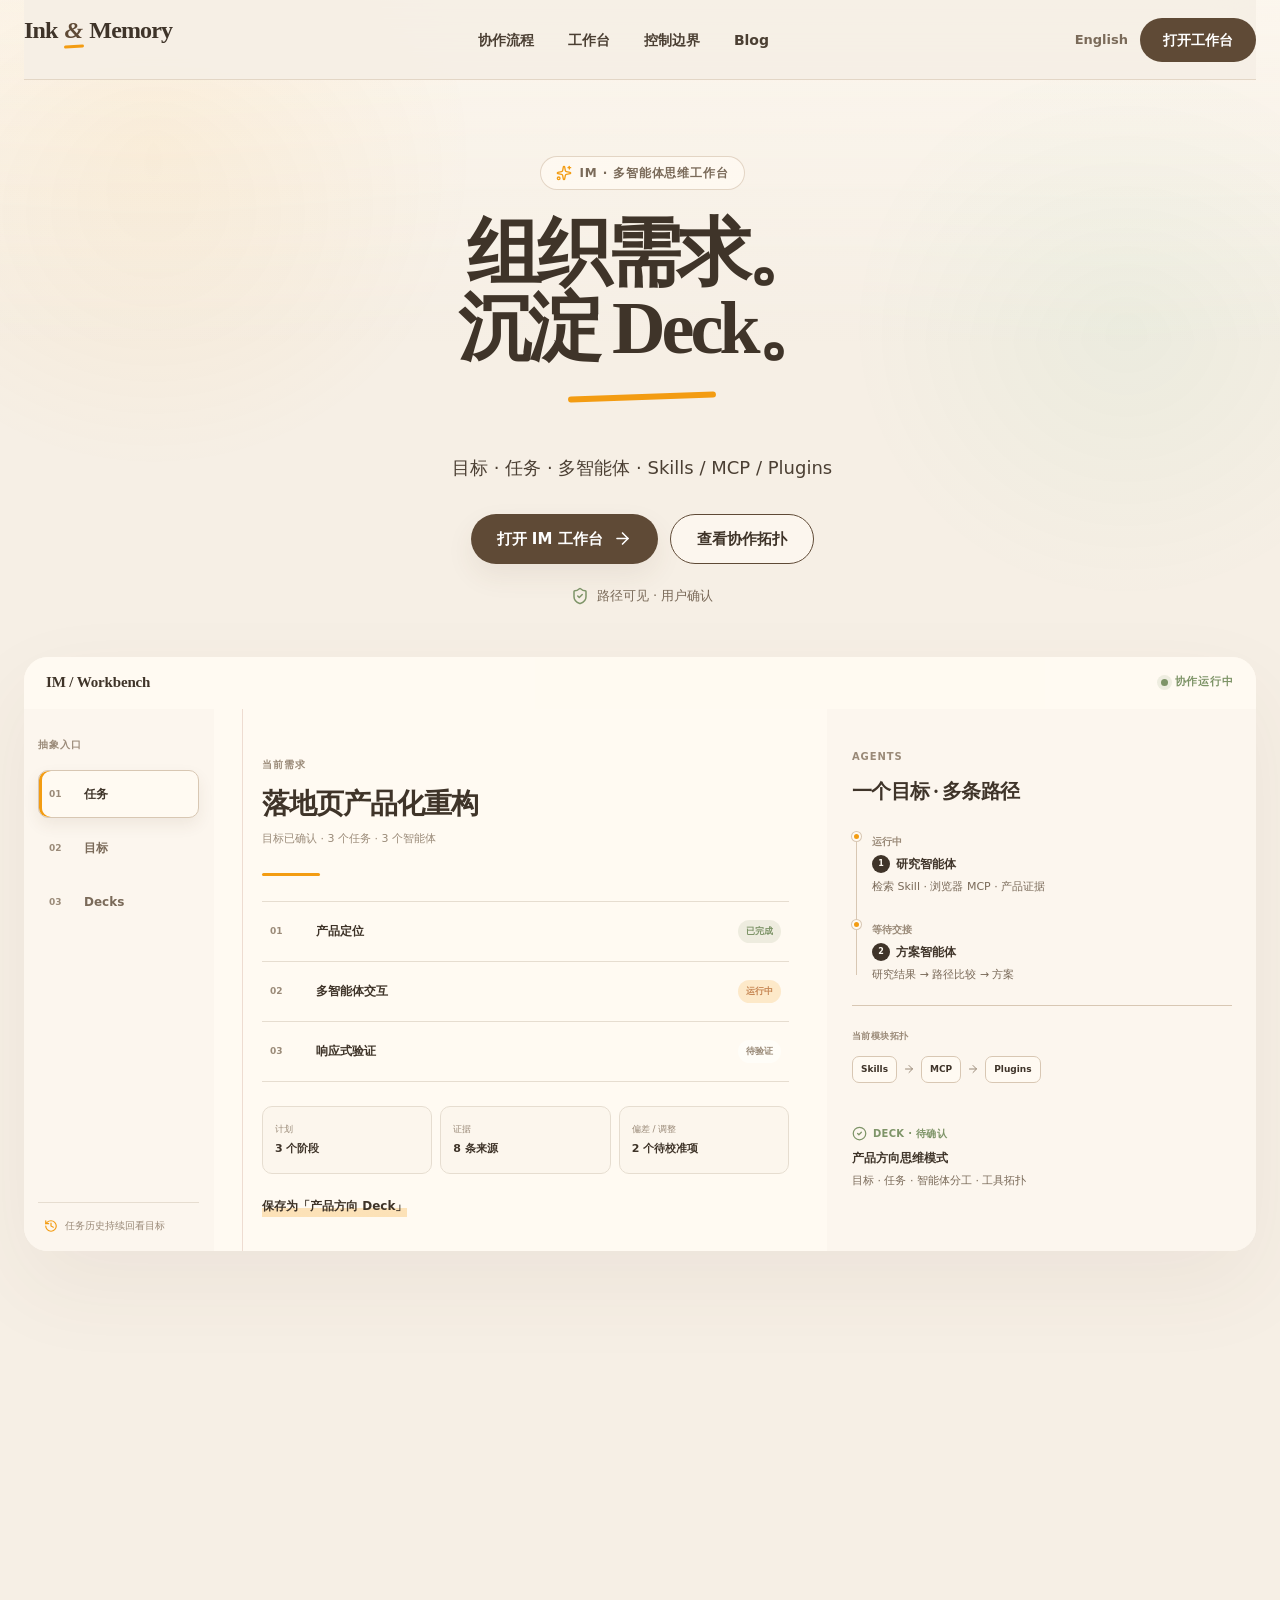
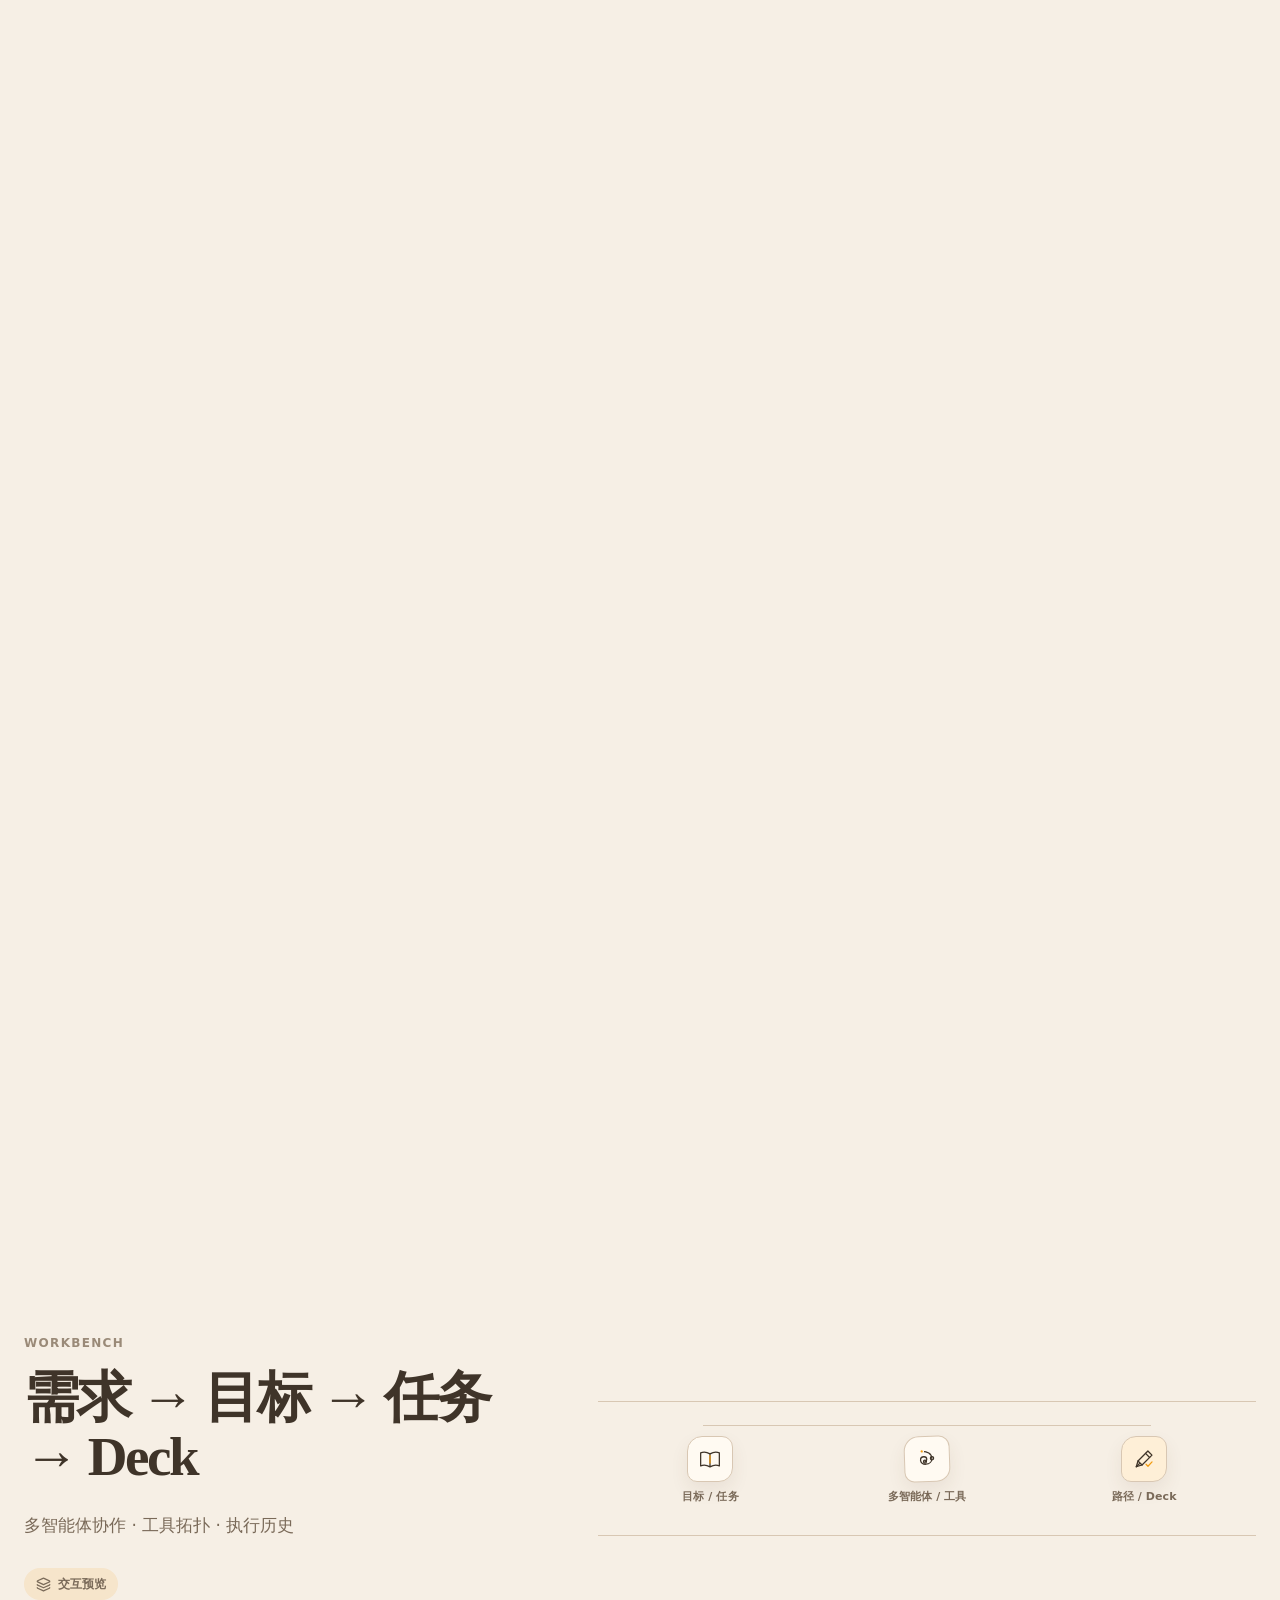
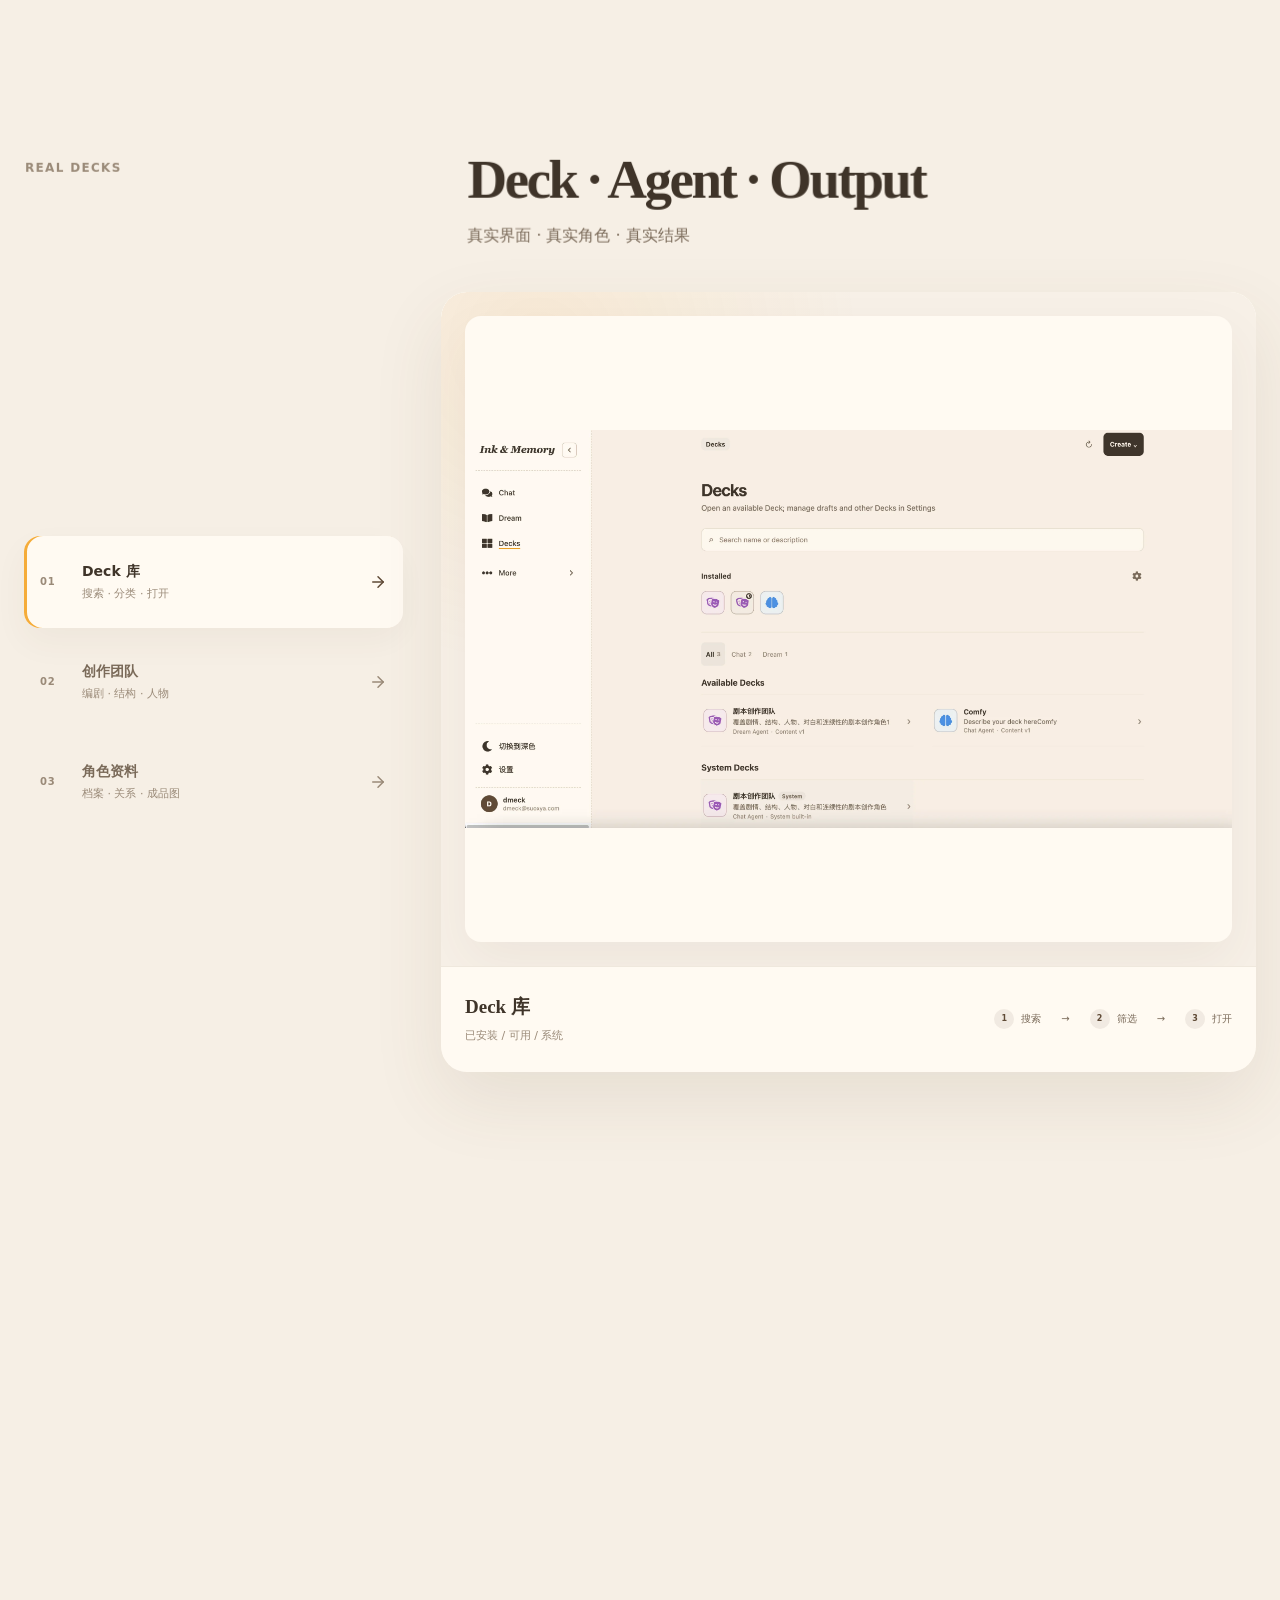
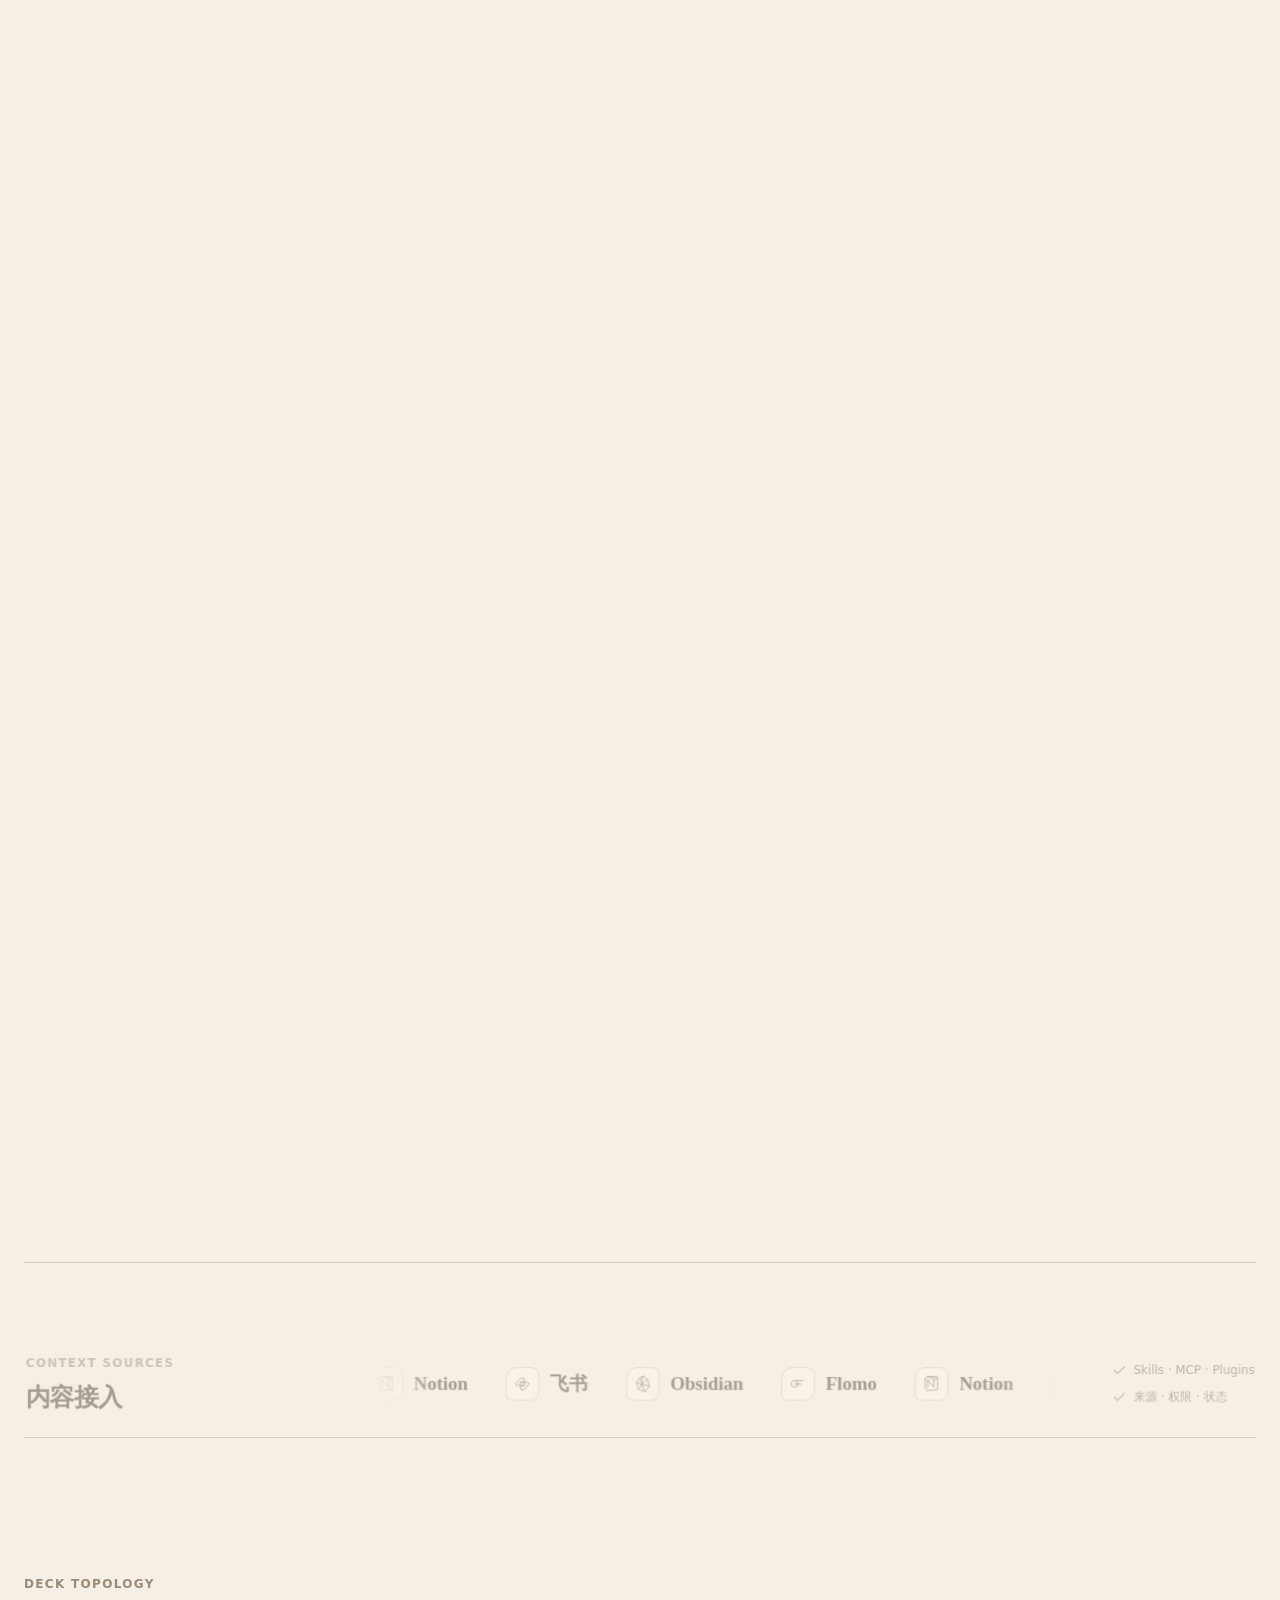
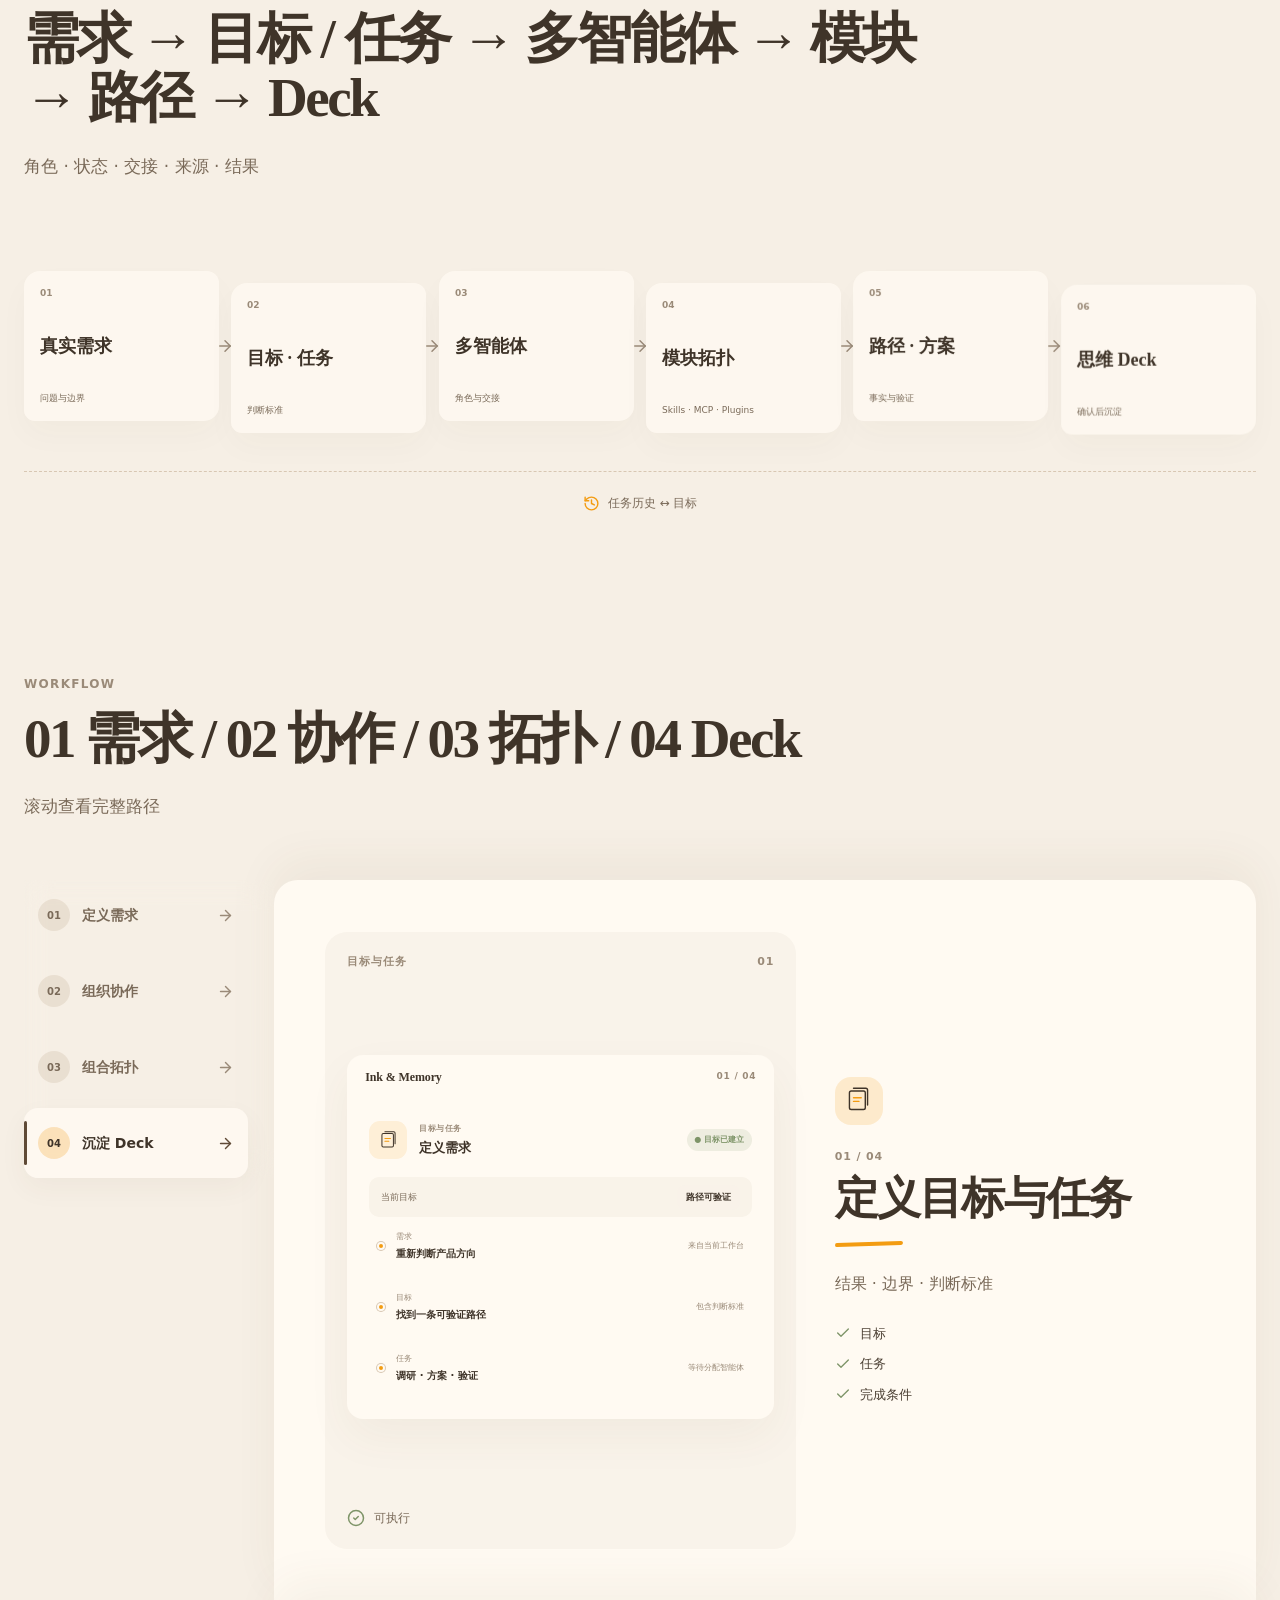
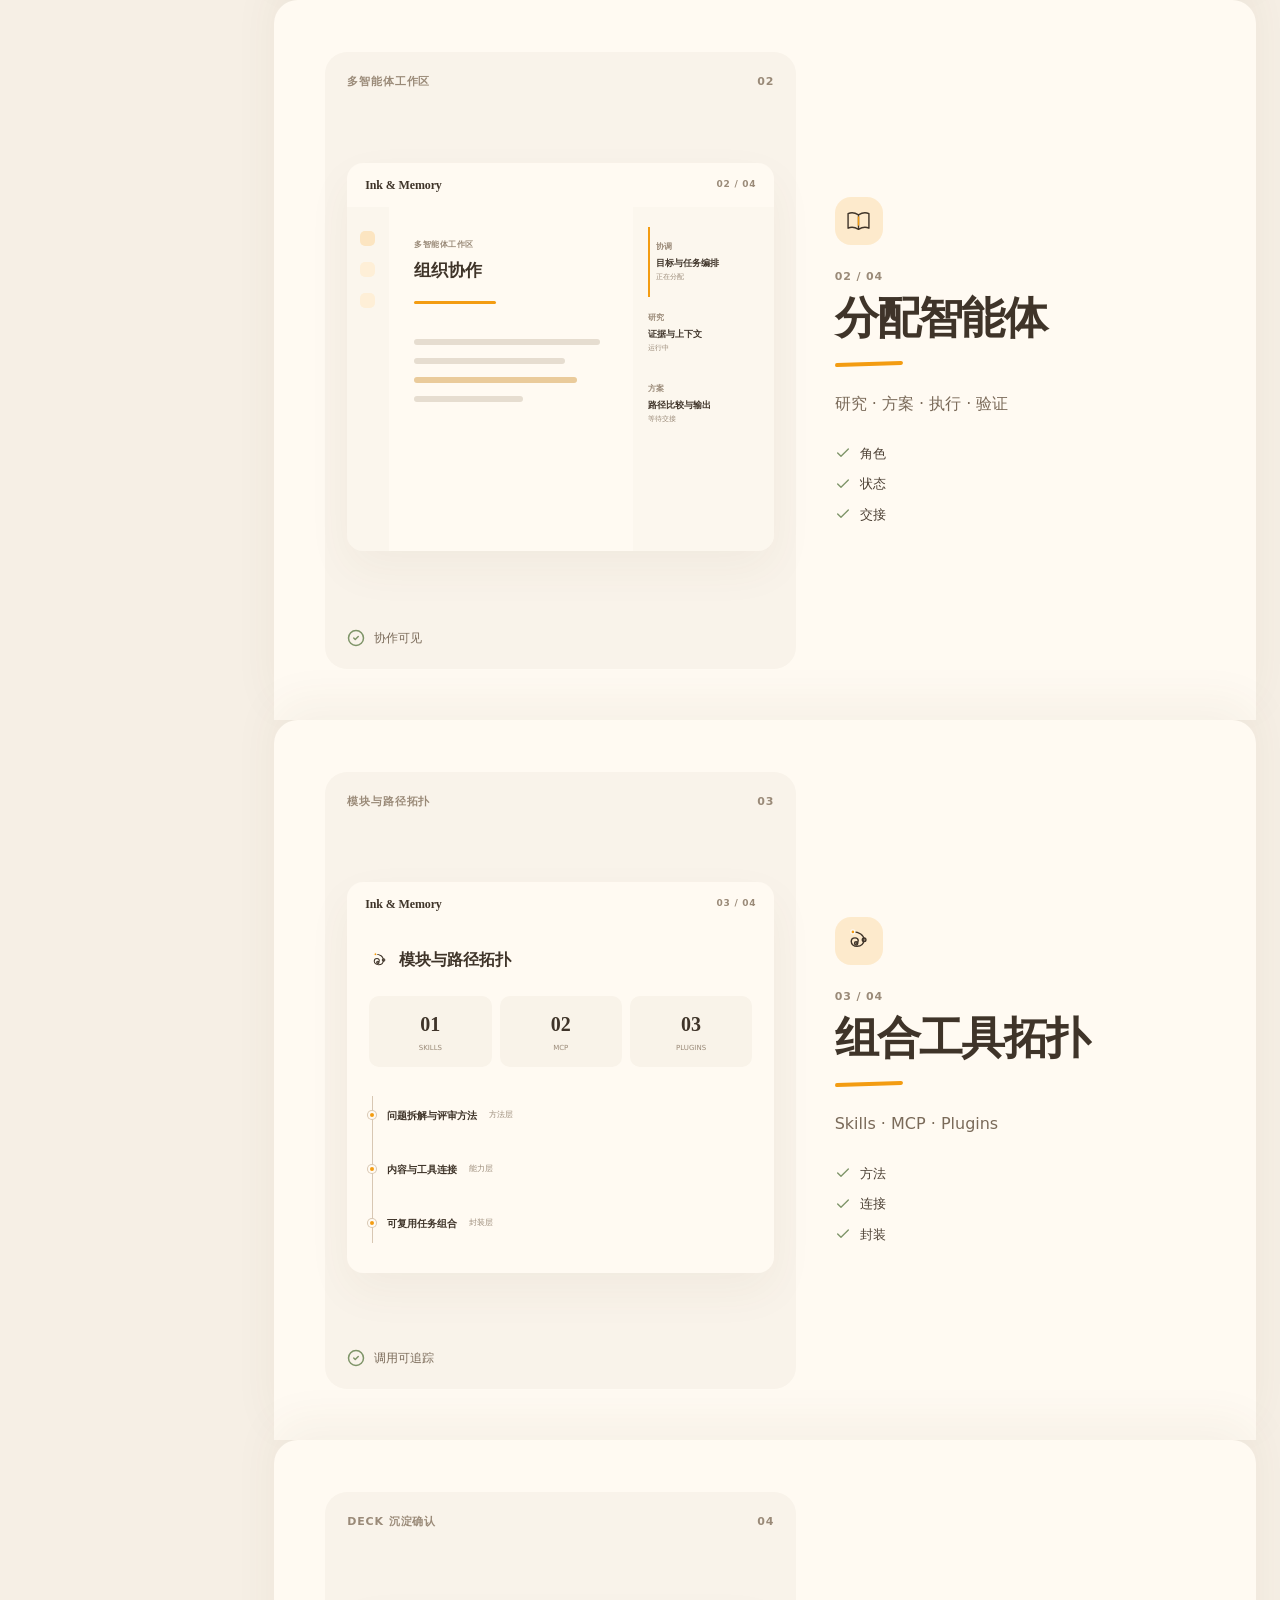
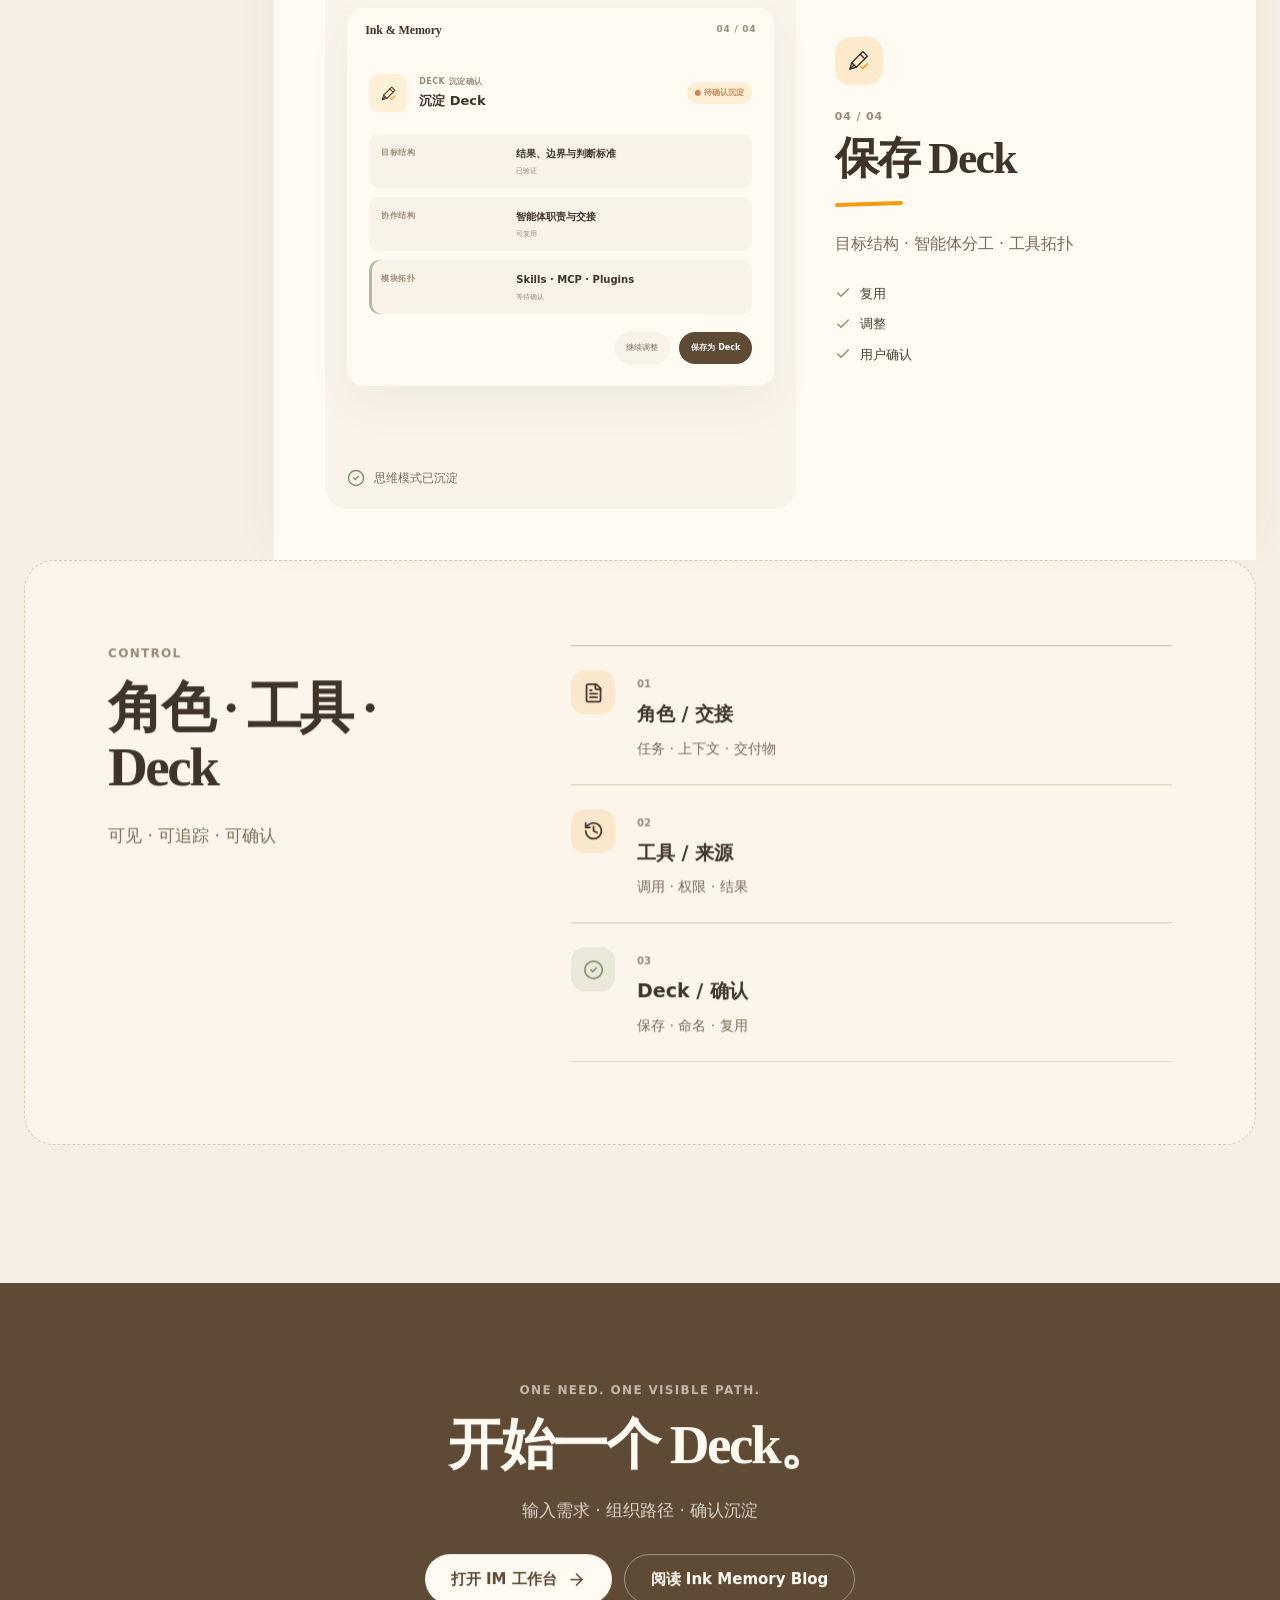
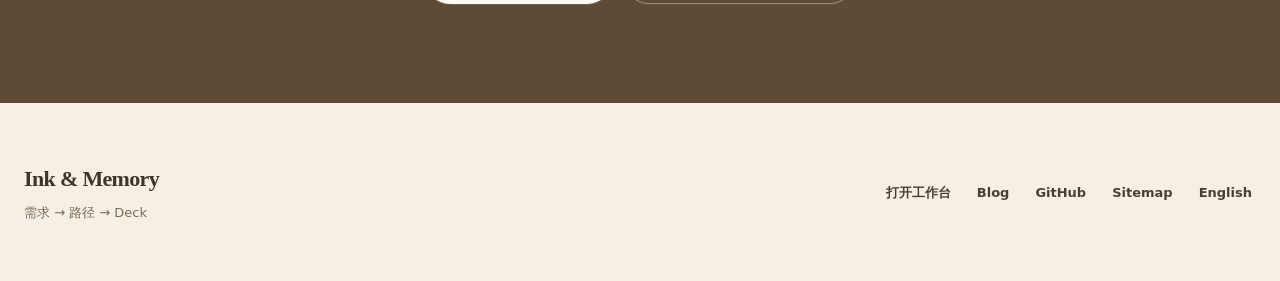
==== commit f4521fa5: "Deploy from -Ink-Memory e8e4d0ac98406ea4c86671faafa594ce1601dcae ink-memory/-Ink-Memory@e8e4d0ac9840" ====
--- a/index.html
+++ b/index.html
@@ -7,13 +7,13 @@
     <meta name="robots" content="index,follow,max-image-preview:large,max-snippet:-1,max-video-preview:-1" />
     <meta name="author" content="Ink & Memory product team" />
     <meta name="application-name" content="Ink & Memory" />
-    <meta name="description" content="Ink & Memory 站在用户一侧，把分散在 Notion、飞书、Obsidian、Flomo 等平台中的个人文字，重新组织成可检索、可对话、可沉淀的写作记忆系统。AI 可协作写作，但关键写入需用户确认。" />
+    <meta name="description" content="Ink Memory 把真实需求组织成目标、任务、多智能体协作与可检查的工具拓扑，并将经过验证的解决路径沉淀为个人思维模式 Deck。" />
     <link rel="canonical" href="https://suoxya.com/" />
     <link rel="alternate" hreflang="zh-CN" href="https://suoxya.com/" />
     <link rel="alternate" hreflang="en" href="https://suoxya.com/en/" />
     <link rel="alternate" hreflang="x-default" href="https://suoxya.com/" />
-    <meta property="og:title" content="Ink & Memory | 跨平台个人写作记忆层，AI 陪你读你自己" />
-    <meta property="og:description" content="Ink & Memory 站在用户一侧，把分散在 Notion、飞书、Obsidian、Flomo 等平台中的个人文字，重新组织成可检索、可对话、可沉淀的写作记忆系统。AI 可协作写作，但关键写入需用户确认。" />
+    <meta property="og:title" content="Ink Memory | 个人思维模式与多智能体工作台" />
+    <meta property="og:description" content="从真实需求出发，组织目标、任务、多智能体和 Skills / MCP / Plugins，把有效路径沉淀为 Deck。" />
     <meta property="og:type" content="website" />
     <meta property="og:url" content="https://suoxya.com/" />
     <meta property="og:site_name" content="Ink & Memory" />
@@ -23,10 +23,10 @@
     <meta property="og:image:type" content="image/png" />
     <meta property="og:image:width" content="1200" />
     <meta property="og:image:height" content="630" />
-    <meta property="og:image:alt" content="Ink & Memory AI writing workspace" />
+    <meta property="og:image:alt" content="Ink Memory 个人思维模式与多智能体工作台" />
     <meta name="twitter:card" content="summary_large_image" />
-    <meta name="twitter:title" content="Ink & Memory | 跨平台个人写作记忆层，AI 陪你读你自己" />
-    <meta name="twitter:description" content="Ink & Memory 站在用户一侧，把分散在 Notion、飞书、Obsidian、Flomo 等平台中的个人文字，重新组织成可检索、可对话、可沉淀的写作记忆系统。AI 可协作写作，但关键写入需用户确认。" />
+    <meta name="twitter:title" content="Ink Memory | 个人思维模式与多智能体工作台" />
+    <meta name="twitter:description" content="从真实需求出发，组织目标、任务、多智能体和工具拓扑，把有效路径沉淀为 Deck。" />
     <meta name="twitter:image" content="https://suoxya.com/og-image.png" />
     <script id="structured-data" type="application/ld+json">
       {
@@ -56,18 +56,18 @@
             "@id": "https://suoxya.com/#web-application",
             "name": "Ink & Memory",
             "alternateName": "墨水与记忆",
-            "applicationCategory": "LifestyleApplication",
+            "applicationCategory": "ProductivityApplication",
             "operatingSystem": "Web",
             "url": "https://suoxya.com/",
             "inLanguage": ["zh-CN", "en"],
-            "description": "Ink & Memory 站在用户一侧，把分散在 Notion、飞书、Obsidian、Flomo 等平台中的个人文字，重新组织成可检索、可对话、可沉淀的写作记忆系统。AI 可协作写作，但关键写入需用户确认。",
+            "description": "Ink Memory 是个人思维模式整理与多智能体协作工作台。它把需求组织成目标、任务、智能体分工和工具拓扑，并将验证后的解决路径沉淀为 Deck。",
             "featureList": [
-              "多平台导入：连接 Notion、飞书、Obsidian、Flomo",
-              "统一记忆库：可检索、可追问、可长期使用的个人记忆层",
-              "深度回响：识别重复主题、情绪线索与行为模式",
-              "AI 协作写作：改写、插入、回复评论前需用户确认",
-              "语音输入日常记录",
-              "不暴露原文的私密情绪图像分享"
+              "目标、任务与思维模式 Deck 三类工作台入口",
+              "多智能体角色、状态和交接路径可观察",
+              "Skills、MCP 与 Plugins 组成可检查的工具拓扑",
+              "任务历史持续校准目标和解决路径",
+              "经过验证的路径由用户确认后沉淀为 Deck",
+              "连接 Notion、飞书、Obsidian 与 Flomo 等内容来源"
             ],
             "sameAs": ["https://github.com/glide-the/ink-and-memory"],
             "publisher": {
@@ -90,8 +90,8 @@
             "@type": "WebPage",
             "@id": "https://suoxya.com/#webpage",
             "url": "https://suoxya.com/",
-            "name": "Ink & Memory | 跨平台个人写作记忆层，AI 陪你读你自己",
-            "description": "Ink & Memory 站在用户一侧，把分散在 Notion、飞书、Obsidian、Flomo 等平台中的个人文字，重新组织成可检索、可对话、可沉淀的写作记忆系统。AI 可协作写作，但关键写入需用户确认。",
+            "name": "Ink Memory | 个人思维模式与多智能体工作台",
+            "description": "Ink Memory 把真实需求组织成目标、任务、多智能体协作和可检查的工具拓扑，并把验证后的路径沉淀为 Deck。",
             "inLanguage": "zh-CN",
             "isPartOf": {
               "@id": "https://suoxya.com/#website"
@@ -106,7 +106,7 @@
               "@id": "https://suoxya.com/#organization"
             },
             "datePublished": "2026-06-14",
-            "dateModified": "2026-07-23",
+            "dateModified": "2026-09-04",
             "mainEntity": {
               "@id": "https://suoxya.com/#faq"
             }
@@ -121,7 +121,7 @@
                 "name": "Ink & Memory 是什么？",
                 "acceptedAnswer": {
                   "@type": "Answer",
-                  "text": "Ink & Memory 是一个跨平台个人写作记忆层，把分散在 Notion、飞书、Obsidian、Flomo 等平台中的个人文字，重新组织成可检索、可对话、可沉淀的写作记忆系统。它不是替你写，而是带着记忆和你一起写。"
+                  "text": "Ink Memory 是个人思维模式整理与多智能体协作工作台。它把需求转换为目标和任务，组织智能体与 Skills、MCP、Plugins 形成解决路径，并把验证后的结构沉淀为 Deck。"
                 }
               },
               {
@@ -129,23 +129,23 @@
                 "name": "Ink & Memory 适合谁？",
                 "acceptedAnswer": {
                   "@type": "Answer",
-                  "text": "它适合在多个平台上写日记、记录梦境、做自我探索、写随笔或创作片段的人，也适合希望 AI 记住上下文但不接管作者身份的写作者。"
+                  "text": "它适合需要在多个目标和任务之间组织个人思路，并希望观察智能体分工、工具调用和执行结果的用户。"
                 }
               },
               {
                 "@type": "Question",
-                "name": "需要确认的 AI 写作协作如何工作？",
-                "acceptedAnswer": {
-                  "@type": "Answer",
-                  "text": "在改写、删除、插入或评论正文前，助手会展示动作、范围、理由、风险和修改前后内容，然后等待写作者批准或拒绝。"
+                "name": "多智能体协作如何工作？",
+                "acceptedAnswer": {
+                  "@type": "Answer",
+                  "text": "用户定义目标和任务；不同智能体承担研究、方案、执行与验证；角色、状态、交接、来源和结果在同一工作台可见。"
                 }
               },
               {
                 "@type": "Question",
-                "name": "写作记忆如何改善 AI 回应？",
-                "acceptedAnswer": {
-                  "@type": "Answer",
-                  "text": "Ink & Memory 将事实背景、表达习惯和长期主题沉淀为统一记忆库，让之后的 AI 回应更有上下文，同时避免急着诊断或强行解释用户。"
+                "name": "Deck 保存什么？",
+                "acceptedAnswer": {
+                  "@type": "Answer",
+                  "text": "Deck 保存经过验证的目标结构、任务路径、智能体分工和 Skills、MCP、Plugins 工具拓扑，并可在下次需求中复用和调整。"
                 }
               }
             ]
@@ -155,66 +155,65 @@
     </script>
     <link
       rel="icon"
-      href="data:image/svg+xml,%3Csvg xmlns='http://www.w3.org/2000/svg' viewBox='0 0 64 64'%3E%3Crect width='64' height='64' rx='32' fill='%23FFD42A'/%3E%3Ctext x='32' y='39' text-anchor='middle' font-size='20' font-family='Arial,sans-serif' font-weight='900' fill='%23111111'%3EI%26M%3C/text%3E%3C/svg%3E"
+      href="data:image/svg+xml,%3Csvg xmlns='http://www.w3.org/2000/svg' viewBox='0 0 64 64'%3E%3Crect width='64' height='64' rx='18' fill='%23F39C12'/%3E%3Ctext x='32' y='39' text-anchor='middle' font-size='20' font-family='Arial,sans-serif' font-weight='900' fill='%233F3429'%3EI%26M%3C/text%3E%3C/svg%3E"
     />
-    <script>
-      document.documentElement.classList.add('js-enabled');
-    </script>
-    <style>
-      .js-enabled #root > .seo-static-content {
-        display: none;
-      }
-    </style>
-    <title>Ink & Memory | 跨平台个人写作记忆层，AI 陪你读你自己</title>
-    <script type="module" crossorigin src="/assets/main-6PJIUPOQ.js"></script>
-    <link rel="stylesheet" crossorigin href="/assets/main-DI3vYWna.css">
+    <title>Ink Memory | 个人思维模式与多智能体工作台</title>
+    <script type="module" crossorigin src="/assets/main-D-I27cmr.js"></script>
+    <link rel="stylesheet" crossorigin href="/assets/main-4lK6szG4.css">
   </head>
   <body>
     <div id="root">
       <main class="seo-static-content" aria-label="Ink & Memory 产品概览">
         <article>
-          <p>Ink & Memory 产品团队维护的公开产品说明。最后更新：2026 年 7 月 23 日。</p>
-          <h1>Ink & Memory：跨平台个人写作记忆层</h1>
+          <p>Ink & Memory 产品团队维护的公开产品说明。最后更新：2026 年 9 月 5 日。</p>
+          <h1>Ink Memory：个人思维模式与多智能体工作台</h1>
           <p>
-            Ink & Memory 站在用户一侧，把分散在 Notion、飞书、Obsidian、Flomo 等平台中的个人文字，重新组织为一个
-            可检索、可对话、可沉淀的写作记忆系统。它不是替你写，而是带着记忆和你一起写。
+            Ink Memory 把真实需求组织成目标、任务、多智能体协作与可检查的模块拓扑，
+            并将经过验证的解决路径沉淀为属于个人的思维模式 Deck。
           </p>
 
           <section>
             <h2>Ink & Memory 是什么？</h2>
             <p>
-              Ink & Memory 是一个跨平台个人写作记忆层——你的文字写在哪都行，它帮你记住、整理和回响。
-              它保存日记、梦境、片段、随笔和语音笔记，把这些内容作为自传式上下文，再用于提示、评论、改写和结构化反思。
-              系统将记忆分成事实、表达方式和长期主题，让 AI 回应保持上下文，而不是急着诊断或替用户下结论。
-              当助手想改写、删除、插入或在正文中回复时，会先展示意图、范围、理由、风险和修改前后内容，
-              然后等待用户确认。
+              Ink Memory 是个人思维模式整理与多智能体协作工作台。需求进入工作台后先成为目标和任务，
+              再由不同智能体承担研究、方案、执行与验证。Skills 提供方法，MCP 连接上下文与能力，Plugin 封装可复用组合；
+              它们共同形成解决问题的路径，最终由用户确认是否保存为 Deck。
             </p>
           </section>
 
           <section>
             <h2>四项核心能力</h2>
             <ul>
-              <li><strong>多平台导入：</strong>连接 Notion、飞书、Obsidian、Flomo，收回散落在各处的文字。</li>
-              <li><strong>统一记忆库：</strong>把零散文字整理成可检索、可追问、可长期使用的个人记忆层。</li>
-              <li><strong>深度回响：</strong>识别重复主题、情绪线索与行为模式，帮助你重新看见自己。</li>
-              <li><strong>AI 协作写作：</strong>AI 可改写、插入、回复评论，但关键写入必须由用户确认。</li>
+              <li><strong>目标与任务：</strong>把模糊需求转换成有边界、有判断标准的可执行路径。</li>
+              <li><strong>多智能体协作：</strong>让不同智能体承载专业方向，并显示职责、状态与交接。</li>
+              <li><strong>模块拓扑：</strong>组合 Skills、MCP 和 Plugins，保留工具、来源与执行关系。</li>
+              <li><strong>Deck 沉淀：</strong>把经过验证的目标结构、协作方式和工具拓扑保存为可复用思维模式。</li>
+            </ul>
+          </section>
+
+          <section>
+            <h2>实际 Deck</h2>
+            <ul>
+              <li><strong>Deck 库：</strong>搜索、分类并打开已经安装或可用的 Deck。</li>
+              <li><strong>剧本创作团队：</strong>组合编剧、戏剧结构师和人物塑造师等智能体角色。</li>
+              <li><strong>角色资料：</strong>从结构化人物档案生成关系图谱、人物弧光与角色设定图。</li>
             </ul>
           </section>
 
           <section>
             <h2>Ink & Memory 适合谁？</h2>
             <ul>
-              <li>经常写日记、梦境、情绪记录、随笔或创作片段的用户。</li>
-              <li>希望 AI 记住上下文，但不被 AI 强行贴标签的自我探索者。</li>
-              <li>需要改写建议、评论和提示，同时保留最终文本控制权的写作者。</li>
+              <li>需要组织目标、任务与个人思维路径的用户。</li>
+              <li>需要多智能体承载研究、方案、执行与验证的用户。</li>
+              <li>需要复用 Skills、MCP 与 Plugins 组合的用户。</li>
             </ul>
           </section>
 
           <section>
             <h2>产品逻辑</h2>
             <p>
-              产品按照四个步骤运转：导入内容，把分散的文字汇聚到一起；沉淀记忆，整理、标签化并建立长期记忆层；
-              跨平台问答，用自然语言提问，AI 基于你的记忆回答；最终重新看见自己——从过去的文字中，看见当下的你。
+              产品按照四个步骤运转：定义需求与目标；拆解任务并组织多智能体协作；
+              用 Skills、MCP 和 Plugins 形成可检查的解决拓扑；将验证后的路径由用户确认并沉淀为 Deck。
             </p>
           </section>
 
@@ -242,43 +241,34 @@
           </section>
 
           <section>
-            <h2>需要确认的 AI 写作协作如何工作？</h2>
-            <p>
-              Ink & Memory 把关键写作动作视为显式请求。在改写、删除、插入或回复正文之前，助手会说明它要做什么、
-              为什么要做、影响哪些文字以及风险级别。写作者可以批准、拒绝，或要求助手重新思考。
-            </p>
-          </section>
-
-          <section>
-            <h2>写作记忆如何改善 AI 回应？</h2>
+            <h2>多智能体协作如何工作？</h2>
+            <p>
+              用户定义目标和任务；研究、方案、执行与验证智能体分别推进；角色、状态、交接、来源和结果在工作台中持续可见。
+            </p>
+          </section>
+
+          <section>
+            <h2>Deck 保存什么？</h2>
             <dl>
-              <dt>事实记忆</dt>
-              <dd>姓名、关系、经历、目标、承诺和其他稳定的个人上下文。</dd>
-              <dt>表达记忆</dt>
-              <dd>反复出现的语言、节奏、情绪倾向、回避方式和偏好的写作支持。</dd>
-              <dt>主题记忆</dt>
-              <dd>只有在足够长时间写作之后才会浮现的长期模式。</dd>
+              <dt>目标结构</dt>
+              <dd>结果、边界与判断标准。</dd>
+              <dt>协作结构</dt>
+              <dd>任务、智能体职责、状态与交接。</dd>
+              <dt>模块拓扑</dt>
+              <dd>Skills、MCP、Plugins、来源与结果。</dd>
             </dl>
           </section>
 
           <section>
             <h2>常见问题</h2>
-            <h3>Ink & Memory 只是聊天机器人吗？</h3>
-            <p>
-              不是。它围绕写作界面、自传式记忆和需确认的编辑协作构建，而不是一次性的聊天回复。
-            </p>
-            <h3>AI 会自动改我的文字吗？</h3>
-            <p>
-              关键写作动作需要确认。助手可以提出修改建议，但是否进入正文由写作者决定。
-            </p>
-            <h3>Ink & Memory 会把私密文字展示给别人吗？</h3>
-            <p>
-              社交时间线可以展示一天的简化情绪图像，同时保留原始文字的私密性。
-            </p>
-            <h3>记忆系统有什么不同？</h3>
-            <p>
-              它把事实、表达和主题分开处理，让之后的回应更有上下文，而不会把一个人简化成标签。
-            </p>
+            <h3>核心入口</h3>
+            <p>Tasks / Goals / Decks。</p>
+            <h3>协作观测</h3>
+            <p>角色 / 状态 / 交接 / 来源 / 结果。</p>
+            <h3>模块组合</h3>
+            <p>Skills / MCP / Plugins。</p>
+            <h3>Deck 确认</h3>
+            <p>系统提出沉淀建议，用户决定保存、命名与复用。</p>
           </section>
 
           <section>
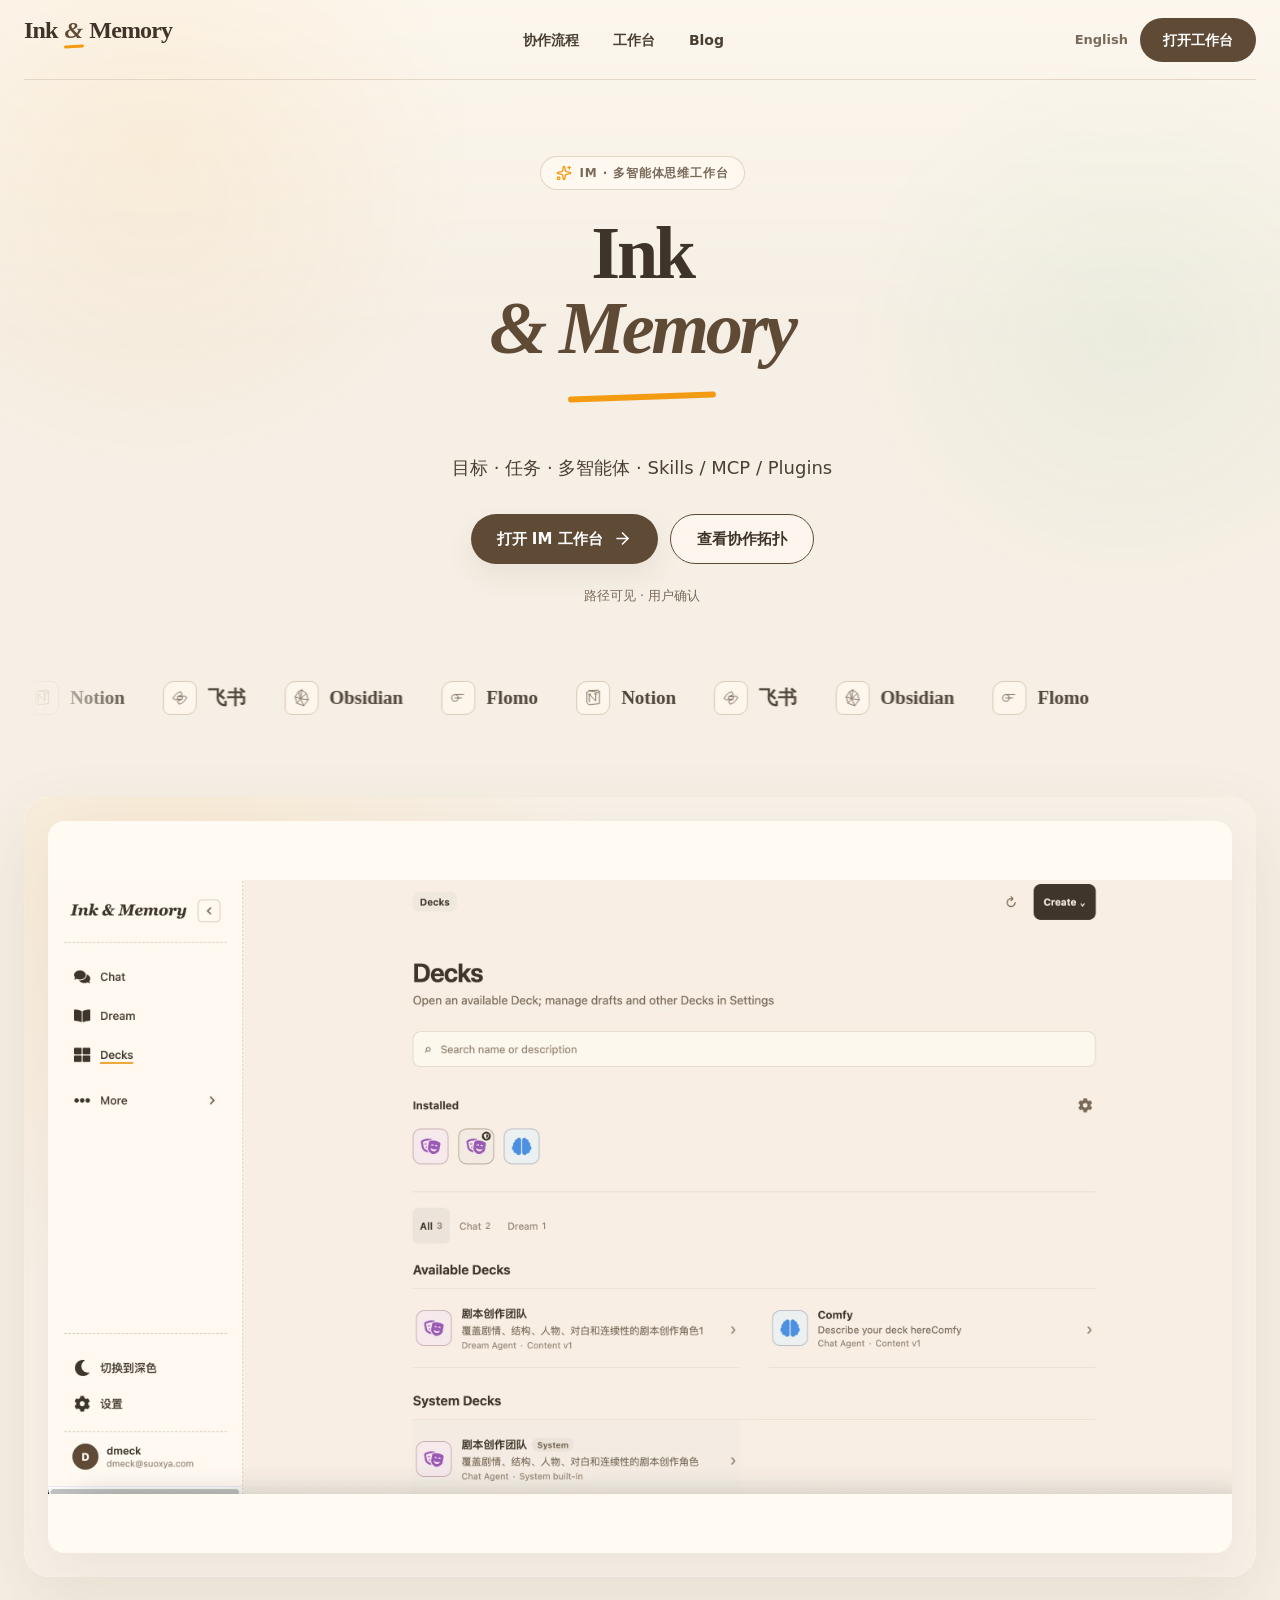
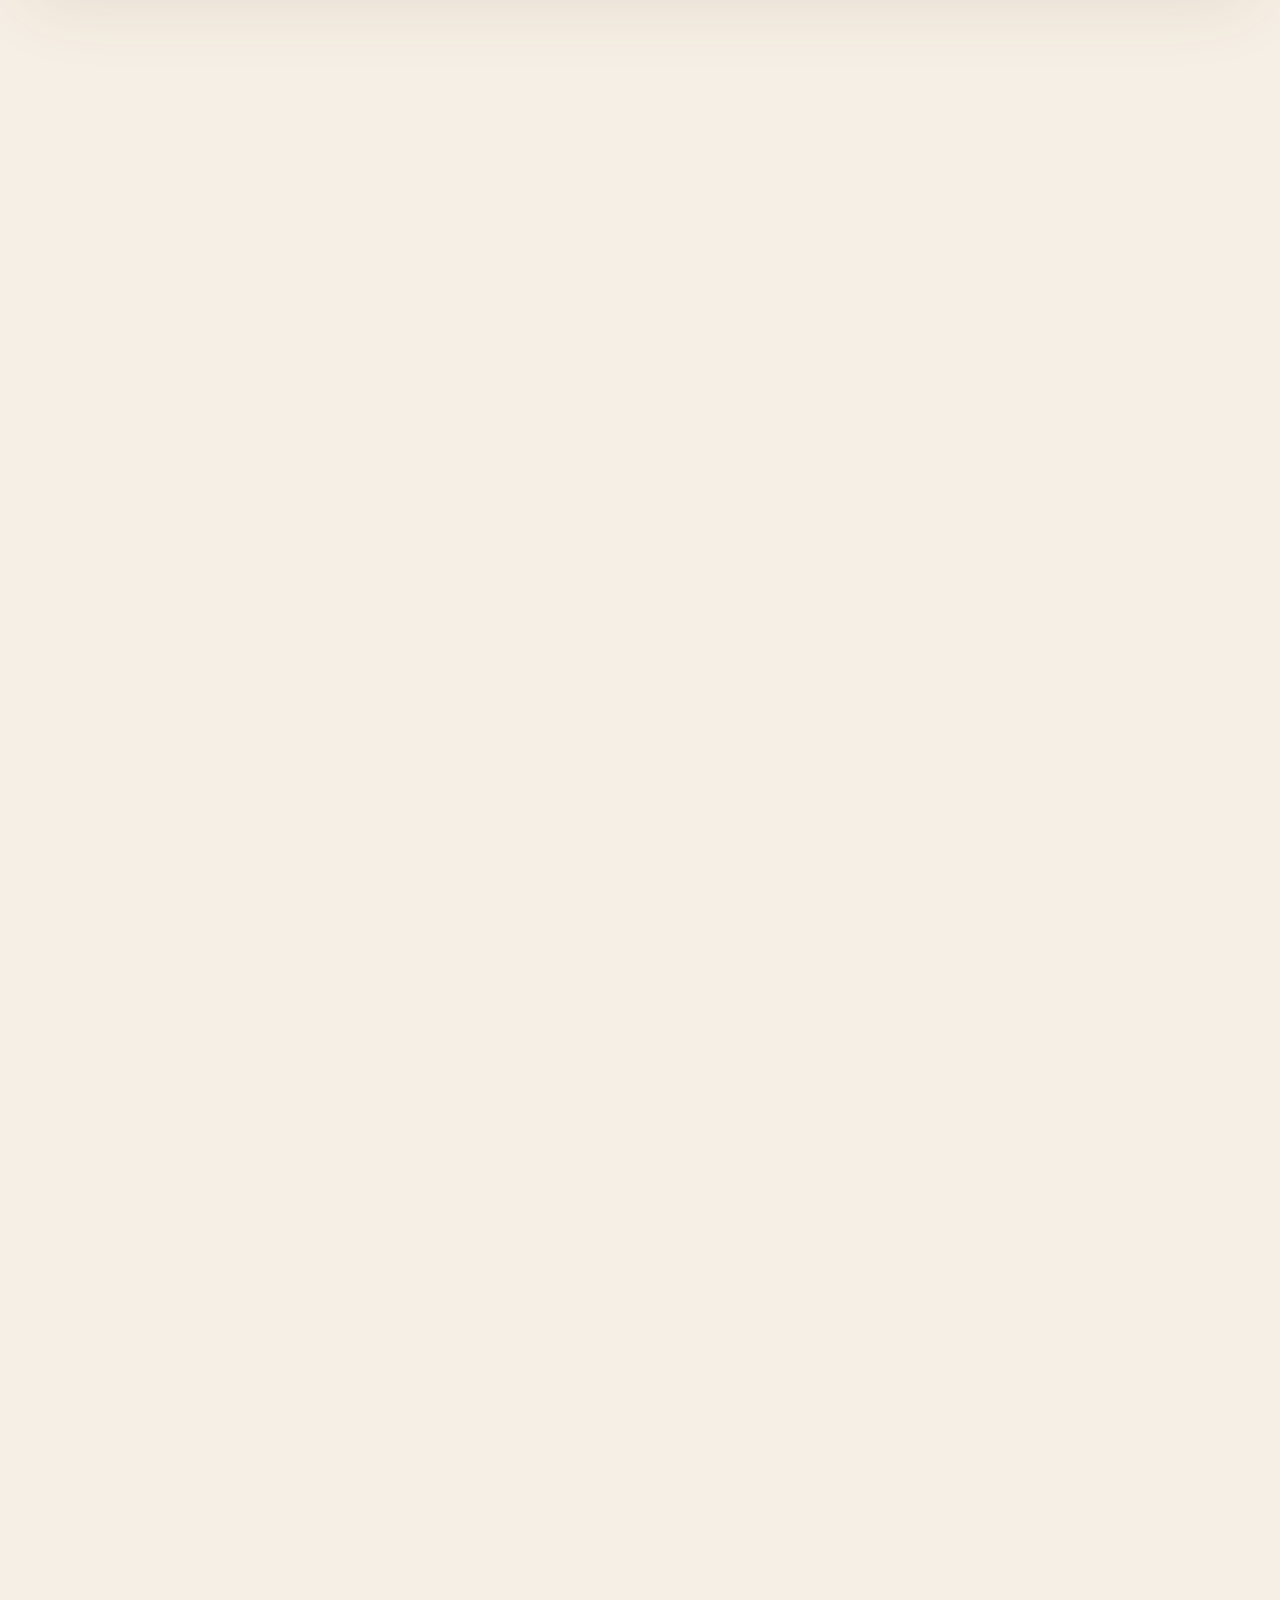
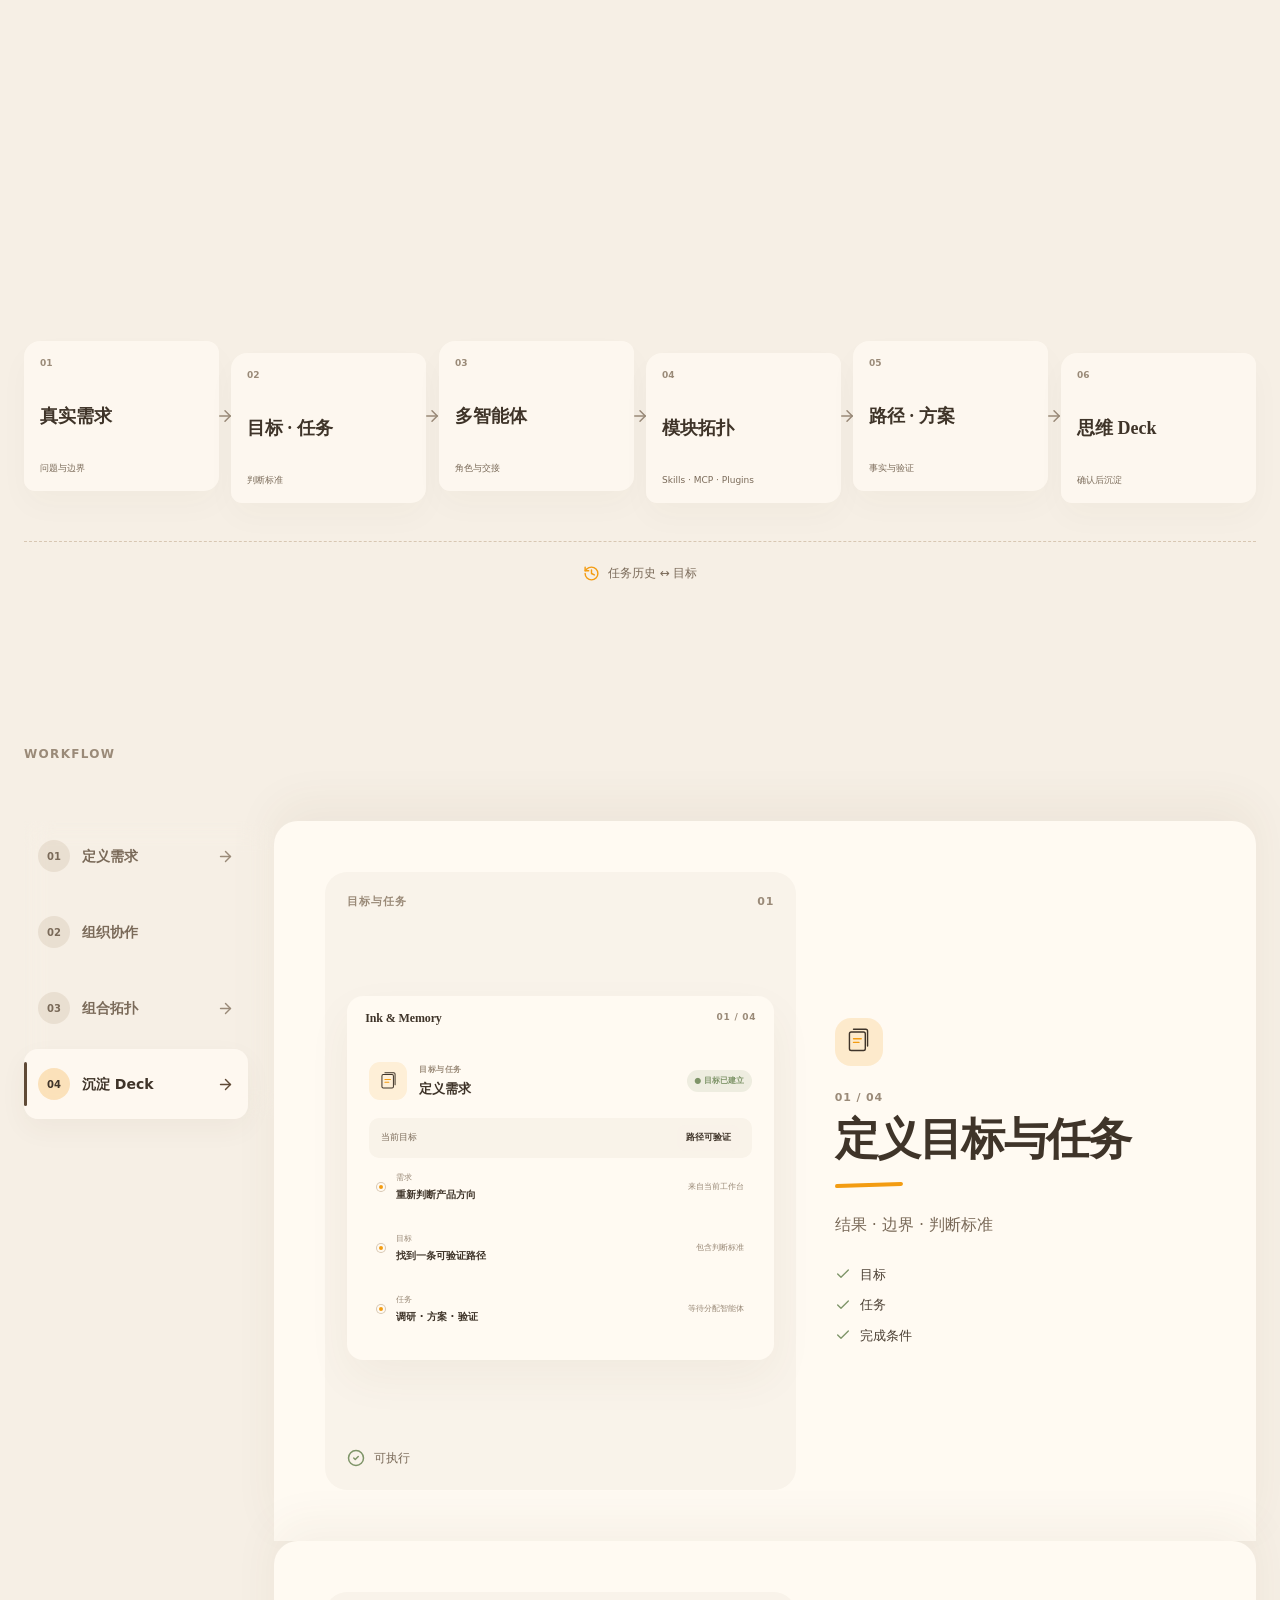
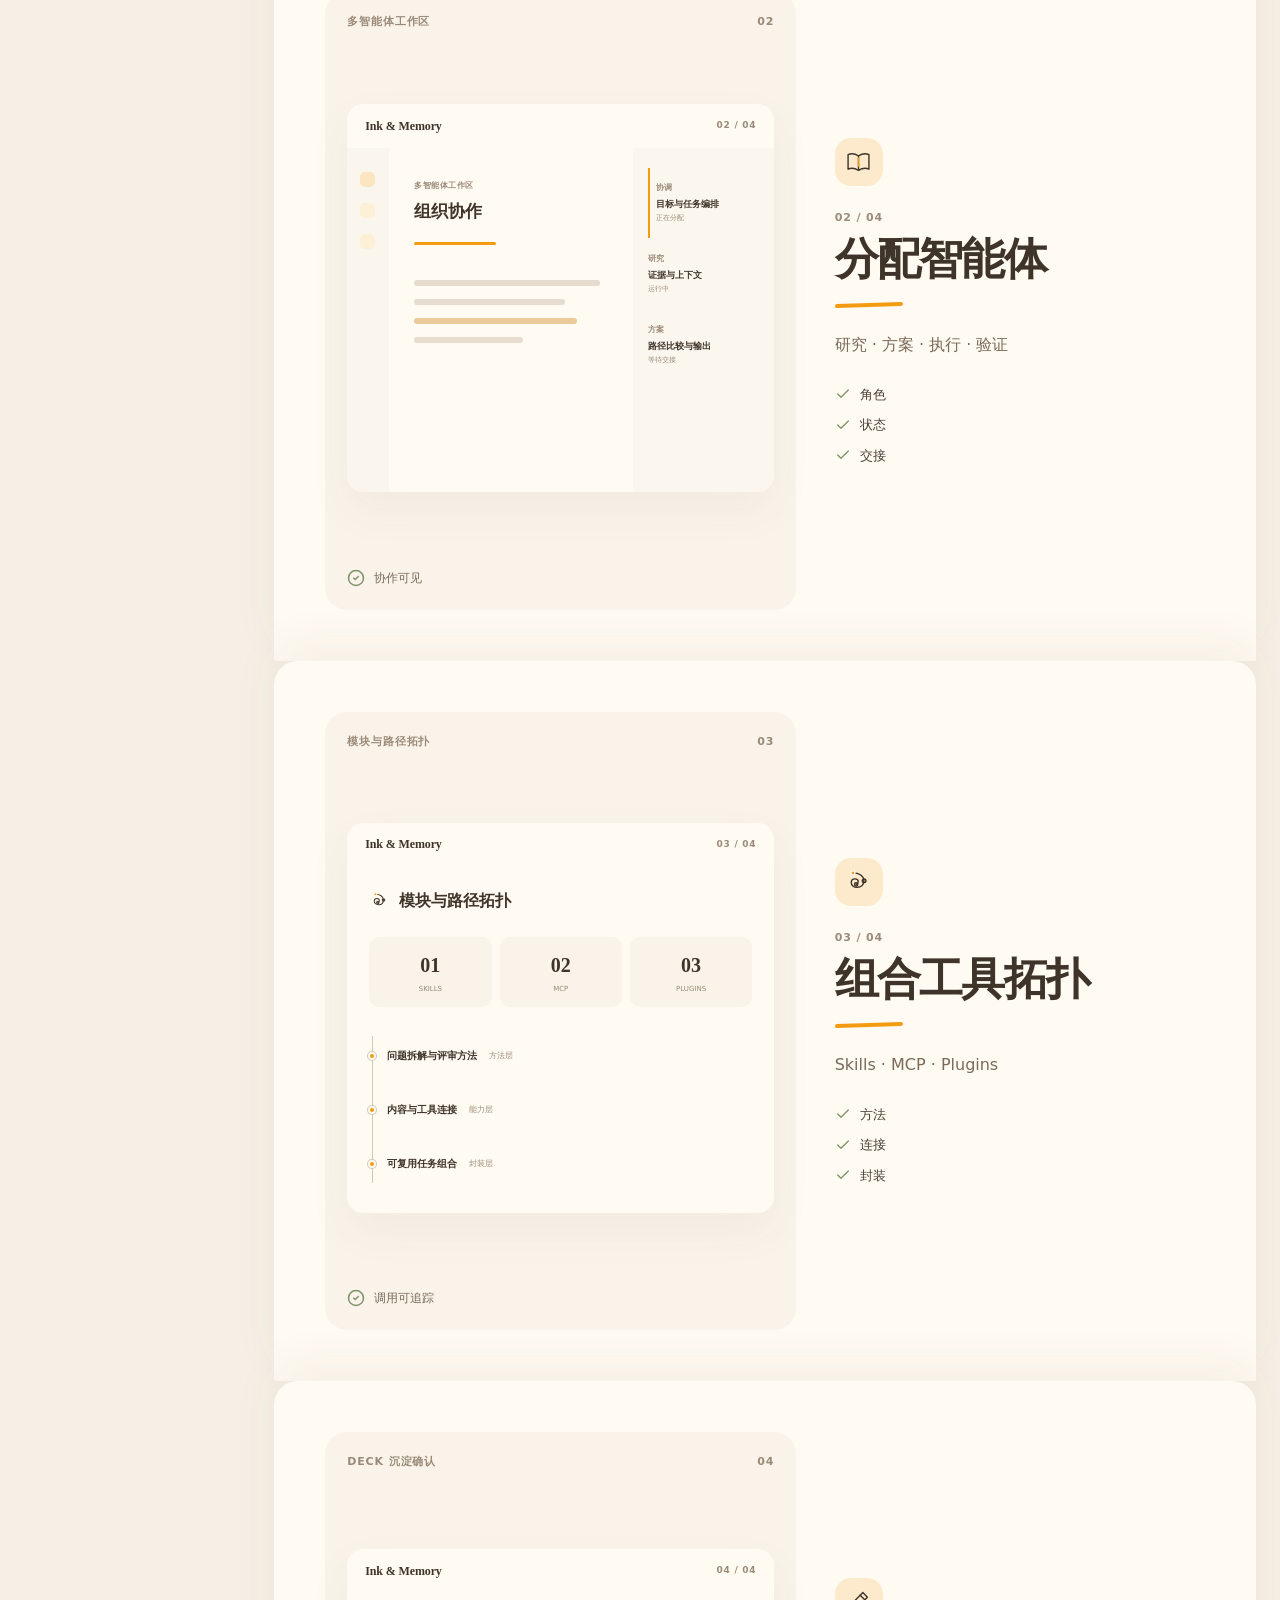
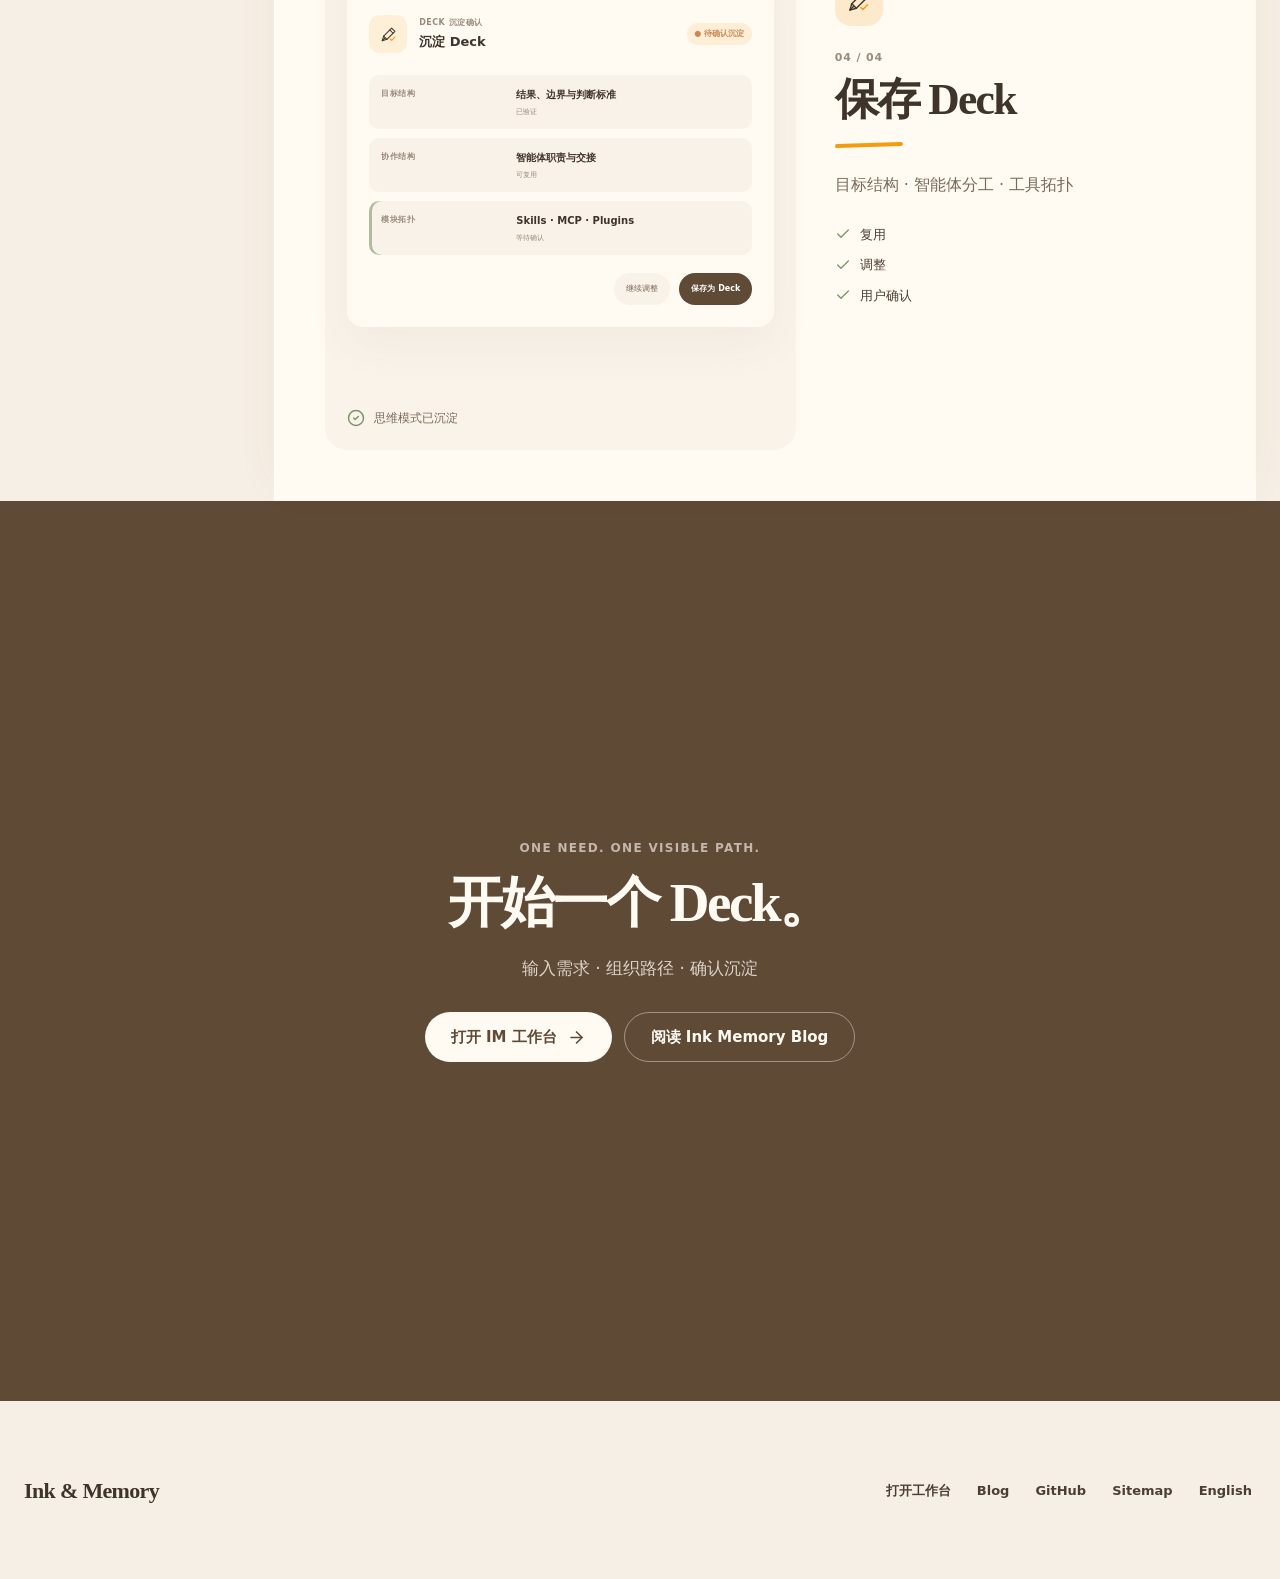
==== commit 7c4809b0: "Deploy from -Ink-Memory 803e0e8a2862576892fd56550e87f79b4a955864 ink-memory/-Ink-Memory@803e0e8a2862" ====
--- a/index.html
+++ b/index.html
@@ -158,11 +158,12 @@
       href="data:image/svg+xml,%3Csvg xmlns='http://www.w3.org/2000/svg' viewBox='0 0 64 64'%3E%3Crect width='64' height='64' rx='18' fill='%23F39C12'/%3E%3Ctext x='32' y='39' text-anchor='middle' font-size='20' font-family='Arial,sans-serif' font-weight='900' fill='%233F3429'%3EI%26M%3C/text%3E%3C/svg%3E"
     />
     <title>Ink Memory | 个人思维模式与多智能体工作台</title>
-    <script type="module" crossorigin src="/assets/main-D-I27cmr.js"></script>
-    <link rel="stylesheet" crossorigin href="/assets/main-4lK6szG4.css">
+    <script type="module" crossorigin src="/assets/main-h4ApfQ_-.js"></script>
+    <link rel="stylesheet" crossorigin href="/assets/main-DvF2vFhF.css">
   </head>
   <body>
     <div id="root">
+      <noscript>
       <main class="seo-static-content" aria-label="Ink & Memory 产品概览">
         <article>
           <p>Ink & Memory 产品团队维护的公开产品说明。最后更新：2026 年 9 月 5 日。</p>
@@ -284,6 +285,7 @@
           </section>
         </article>
       </main>
+      </noscript>
     </div>
   </body>
 </html>
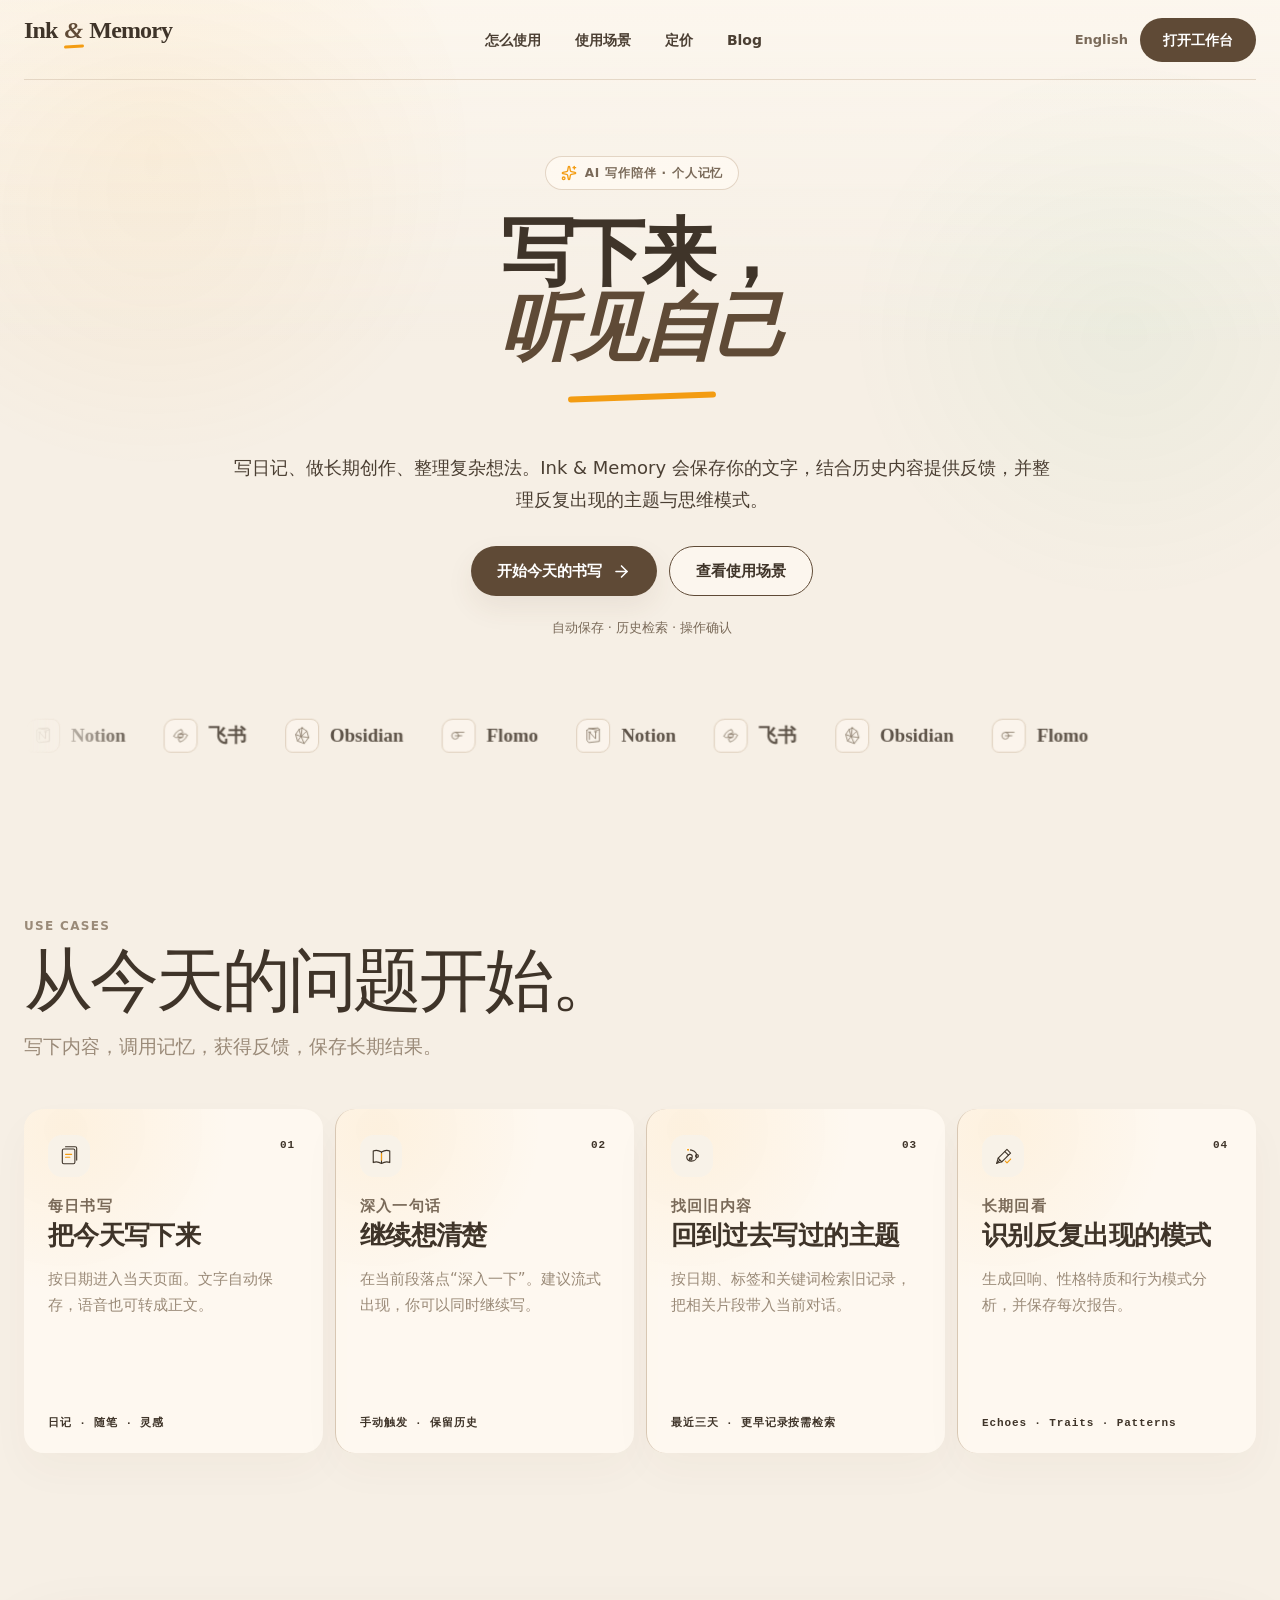
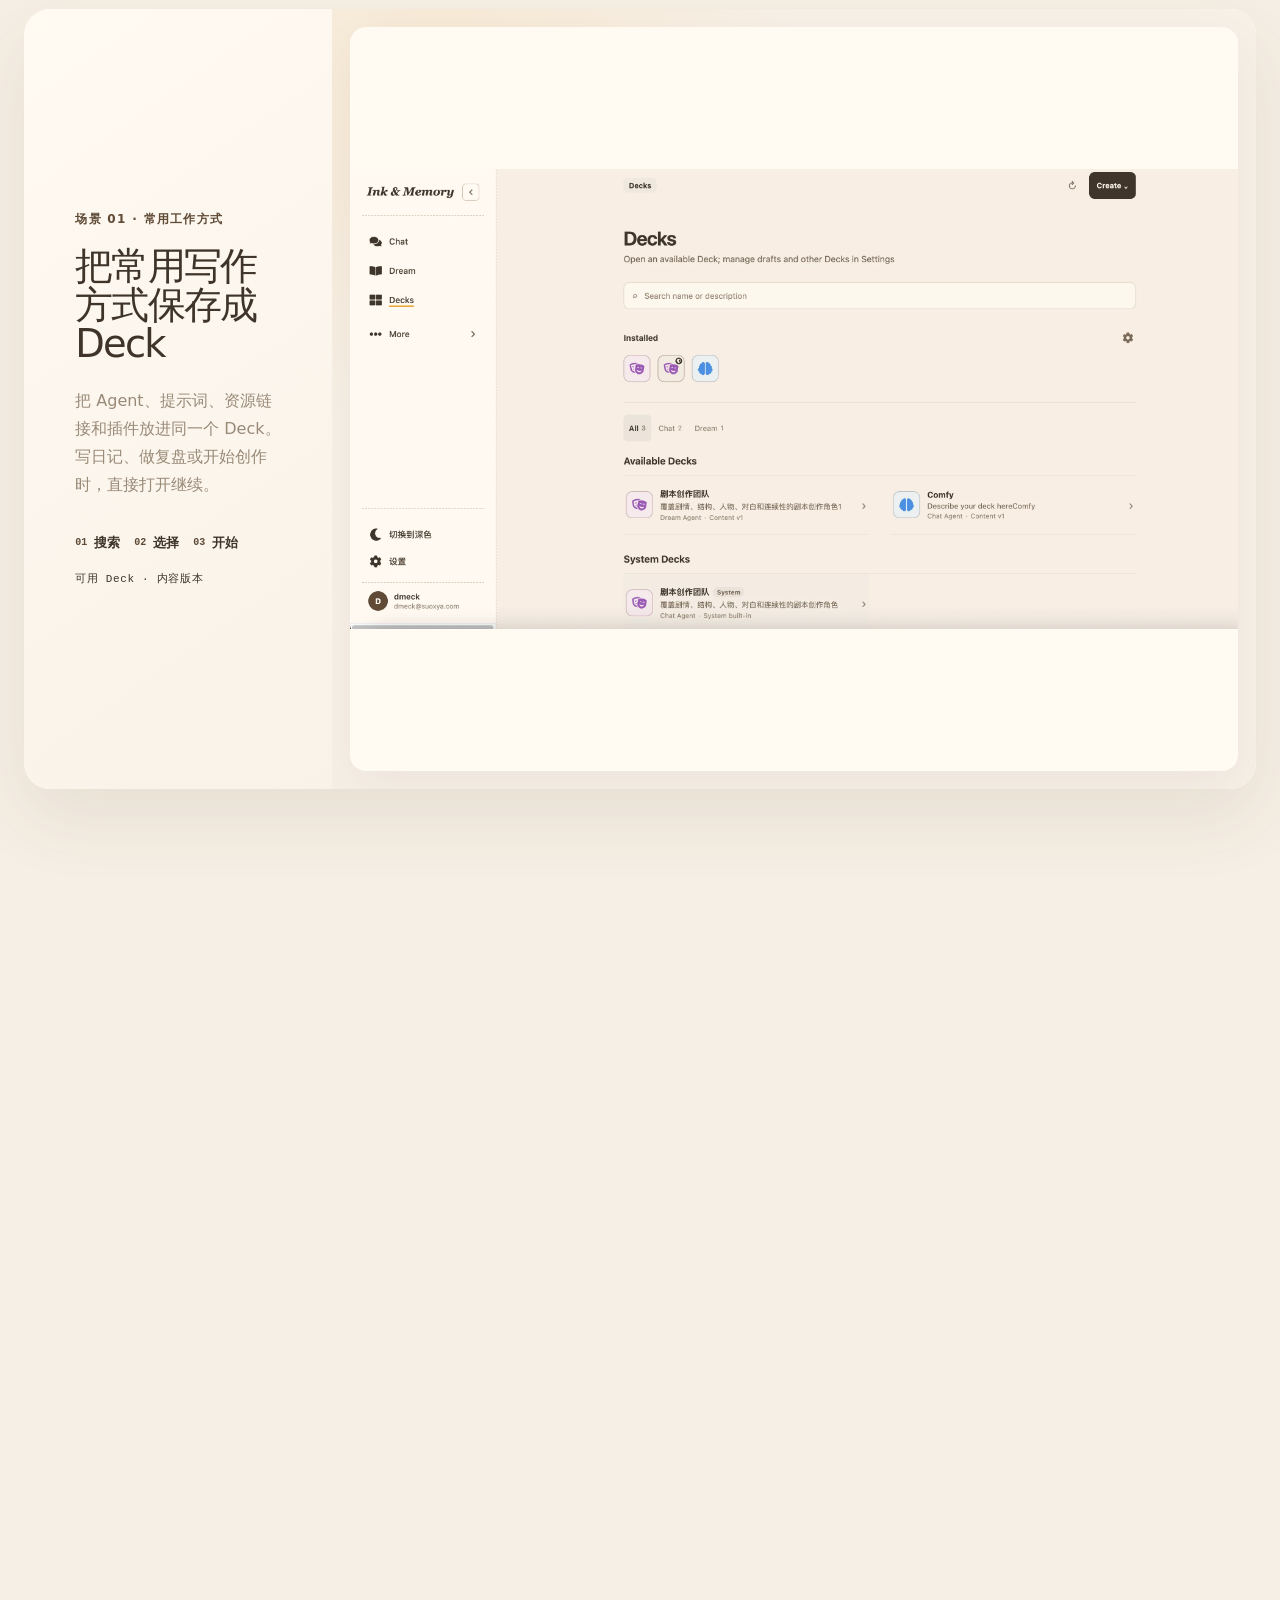
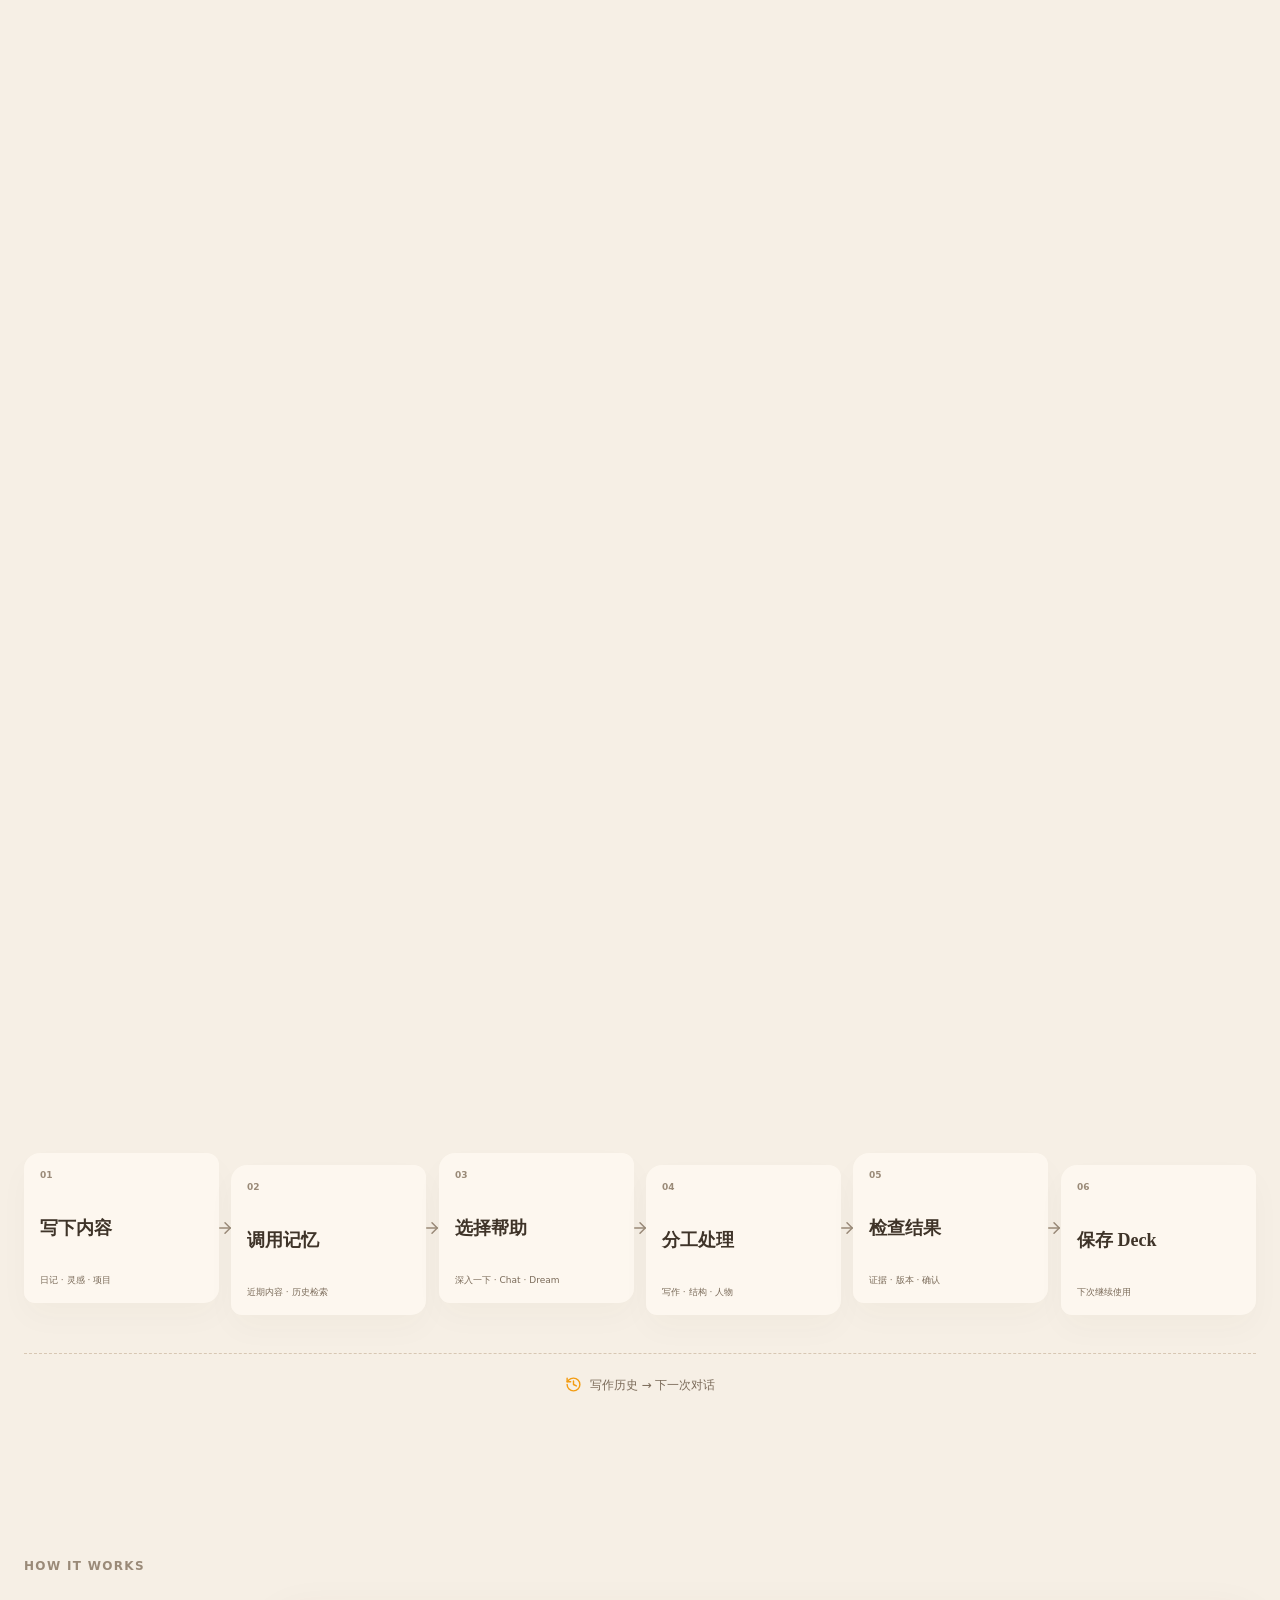
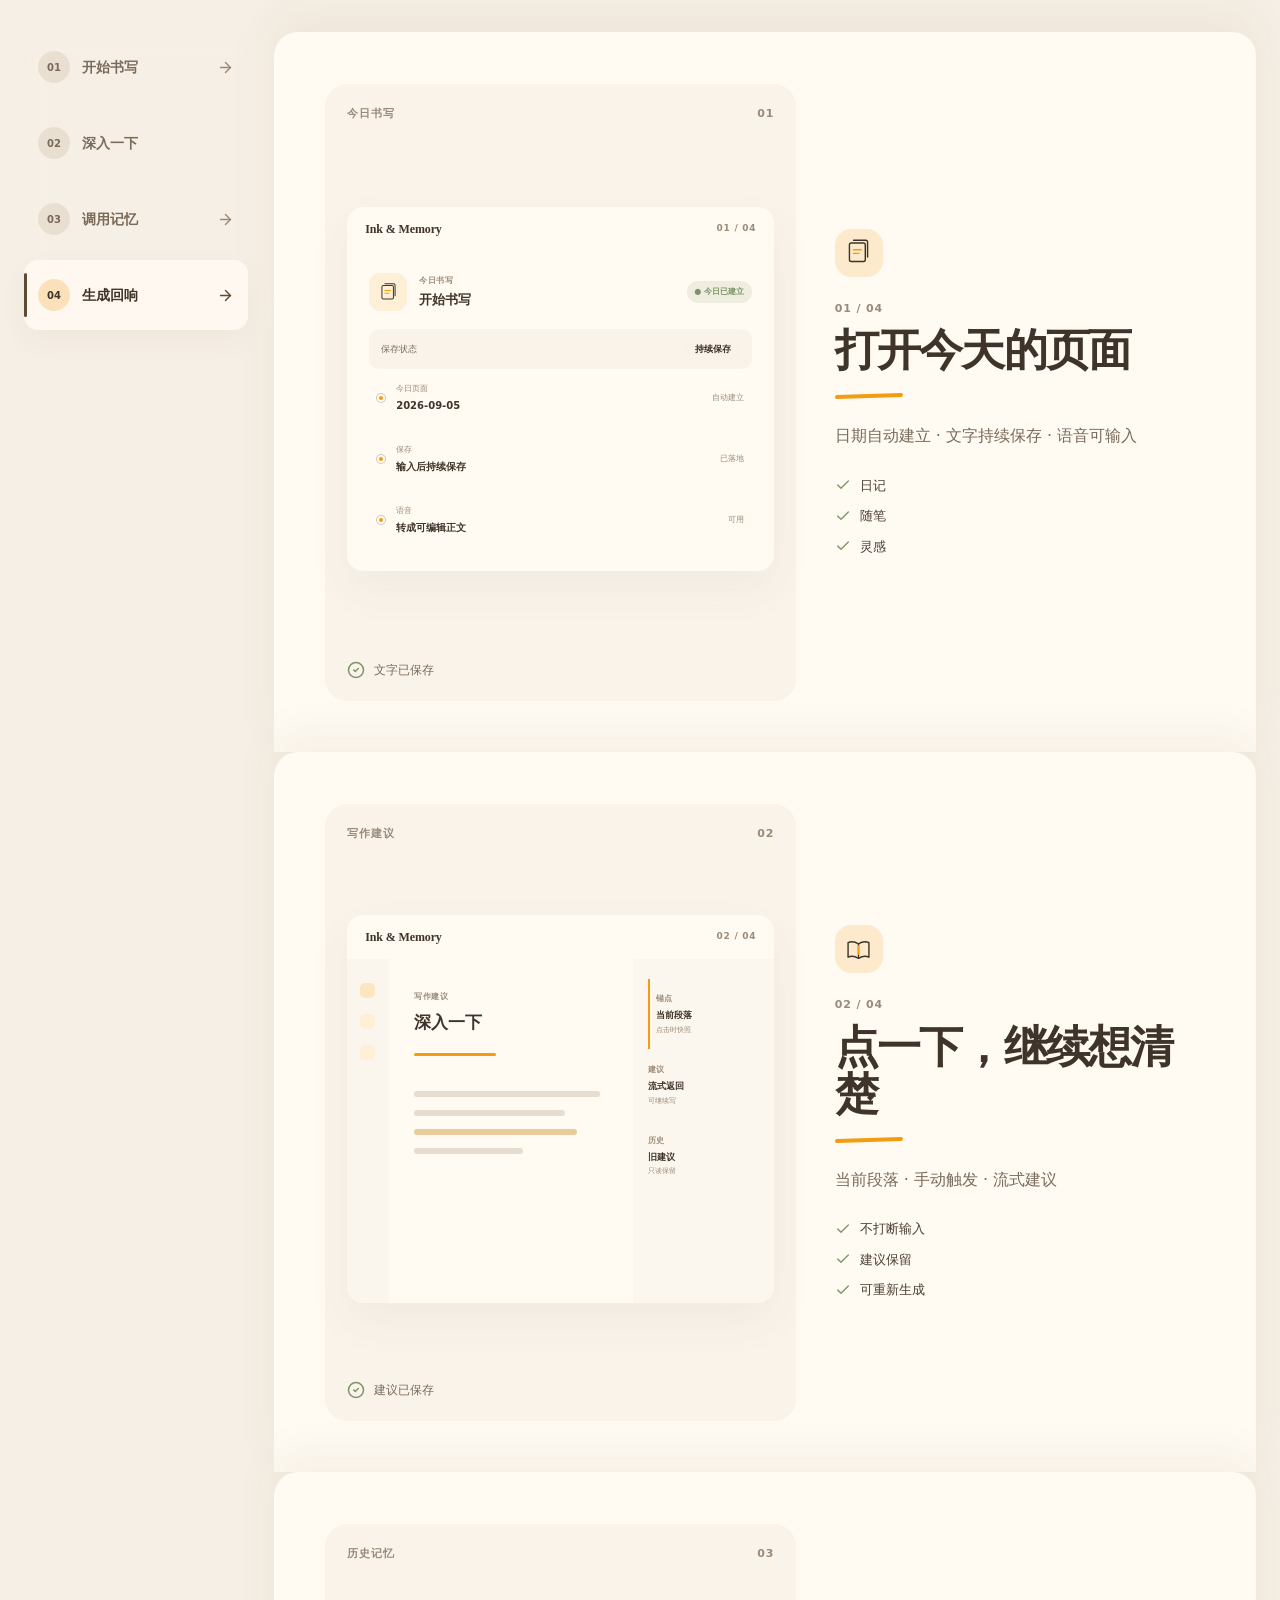
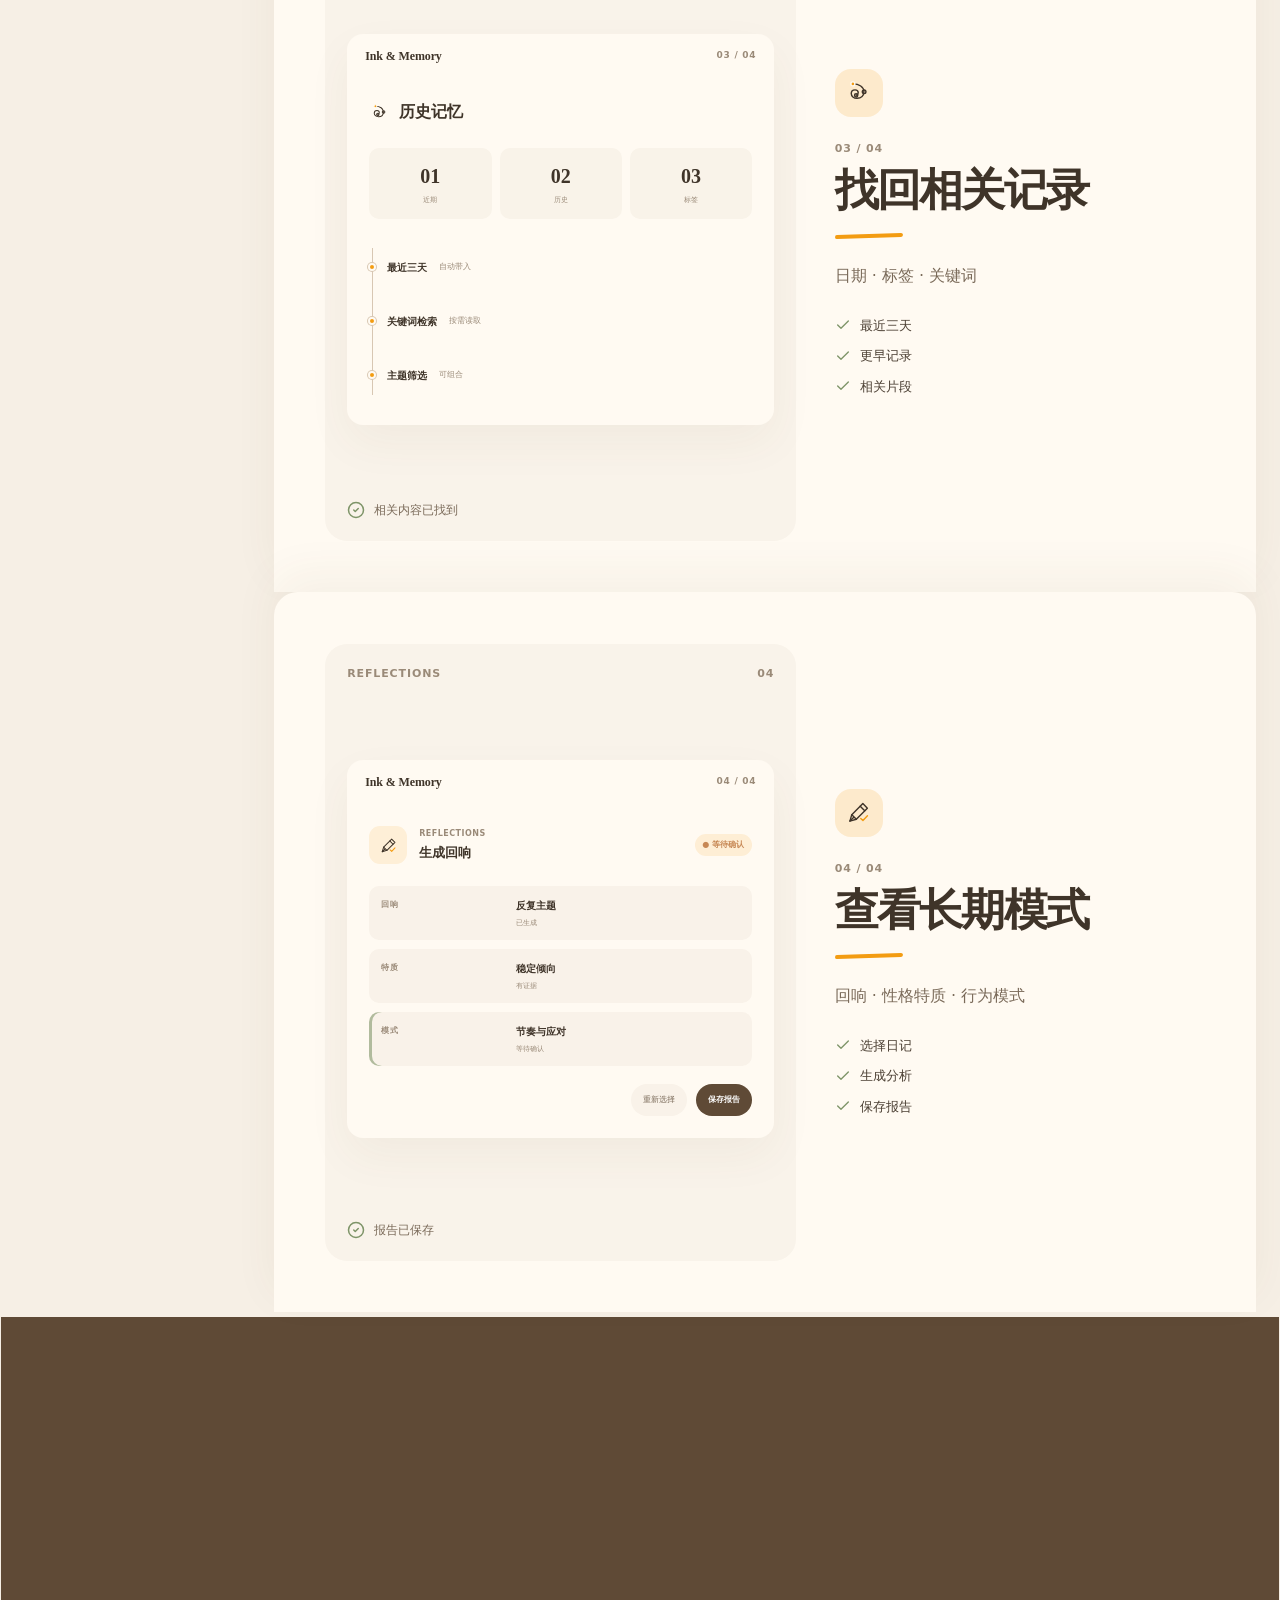
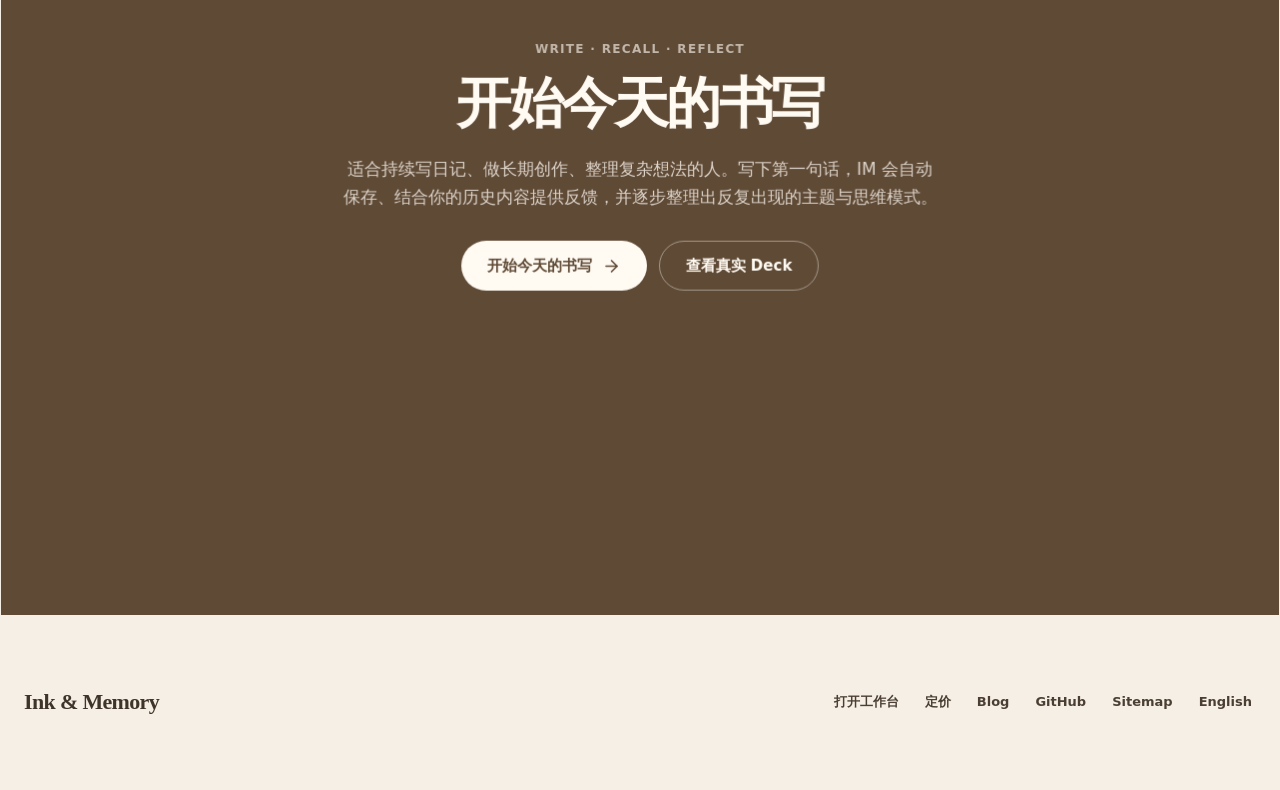
==== commit 654bfb3a: "Deploy from -Ink-Memory 4bdeee8370fb18ceab7b6d165758e69582b0e650 ink-memory/-Ink-Memory@4bdeee8370fb" ====
--- a/index.html
+++ b/index.html
@@ -8,18 +8,18 @@
     <meta name="author" content="Ink & Memory product team" />
     <meta name="application-name" content="Ink & Memory" />
     <meta name="description" content="Ink Memory 把真实需求组织成目标、任务、多智能体协作与可检查的工具拓扑，并将经过验证的解决路径沉淀为个人思维模式 Deck。" />
-    <link rel="canonical" href="https://suoxya.com/" />
-    <link rel="alternate" hreflang="zh-CN" href="https://suoxya.com/" />
-    <link rel="alternate" hreflang="en" href="https://suoxya.com/en/" />
-    <link rel="alternate" hreflang="x-default" href="https://suoxya.com/" />
+    <link rel="canonical" href="https://ink-memory.suoxya.com/" />
+    <link rel="alternate" hreflang="zh-CN" href="https://ink-memory.suoxya.com/" />
+    <link rel="alternate" hreflang="en" href="https://ink-memory.suoxya.com/en/" />
+    <link rel="alternate" hreflang="x-default" href="https://ink-memory.suoxya.com/" />
     <meta property="og:title" content="Ink Memory | 个人思维模式与多智能体工作台" />
     <meta property="og:description" content="从真实需求出发，组织目标、任务、多智能体和 Skills / MCP / Plugins，把有效路径沉淀为 Deck。" />
     <meta property="og:type" content="website" />
-    <meta property="og:url" content="https://suoxya.com/" />
+    <meta property="og:url" content="https://ink-memory.suoxya.com/" />
     <meta property="og:site_name" content="Ink & Memory" />
     <meta property="og:locale" content="zh_CN" />
     <meta property="og:locale:alternate" content="en_US" />
-    <meta property="og:image" content="https://suoxya.com/og-image.png" />
+    <meta property="og:image" content="https://ink-memory.suoxya.com/og-image.png" />
     <meta property="og:image:type" content="image/png" />
     <meta property="og:image:width" content="1200" />
     <meta property="og:image:height" content="630" />
@@ -27,38 +27,38 @@
     <meta name="twitter:card" content="summary_large_image" />
     <meta name="twitter:title" content="Ink Memory | 个人思维模式与多智能体工作台" />
     <meta name="twitter:description" content="从真实需求出发，组织目标、任务、多智能体和工具拓扑，把有效路径沉淀为 Deck。" />
-    <meta name="twitter:image" content="https://suoxya.com/og-image.png" />
+    <meta name="twitter:image" content="https://ink-memory.suoxya.com/og-image.png" />
     <script id="structured-data" type="application/ld+json">
       {
         "@context": "https://schema.org",
         "@graph": [
           {
             "@type": "Organization",
-            "@id": "https://suoxya.com/#organization",
+            "@id": "https://ink-memory.suoxya.com/#organization",
             "name": "Ink & Memory",
             "alternateName": "墨水与记忆",
-            "url": "https://suoxya.com/",
-            "logo": "https://suoxya.com/og-image.png",
+            "url": "https://ink-memory.suoxya.com/",
+            "logo": "https://ink-memory.suoxya.com/og-image.png",
             "sameAs": ["https://github.com/glide-the/ink-and-memory"]
           },
           {
             "@type": "WebSite",
-            "@id": "https://suoxya.com/#website",
+            "@id": "https://ink-memory.suoxya.com/#website",
             "name": "Ink & Memory",
-            "url": "https://suoxya.com/",
+            "url": "https://ink-memory.suoxya.com/",
             "inLanguage": ["zh-CN", "en"],
             "publisher": {
-              "@id": "https://suoxya.com/#organization"
+              "@id": "https://ink-memory.suoxya.com/#organization"
             }
           },
           {
             "@type": "WebApplication",
-            "@id": "https://suoxya.com/#web-application",
+            "@id": "https://ink-memory.suoxya.com/#web-application",
             "name": "Ink & Memory",
             "alternateName": "墨水与记忆",
             "applicationCategory": "ProductivityApplication",
             "operatingSystem": "Web",
-            "url": "https://suoxya.com/",
+            "url": "https://ink-memory.suoxya.com/",
             "inLanguage": ["zh-CN", "en"],
             "description": "Ink Memory 是个人思维模式整理与多智能体协作工作台。它把需求组织成目标、任务、智能体分工和工具拓扑，并将验证后的解决路径沉淀为 Deck。",
             "featureList": [
@@ -71,7 +71,7 @@
             ],
             "sameAs": ["https://github.com/glide-the/ink-and-memory"],
             "publisher": {
-              "@id": "https://suoxya.com/#organization"
+              "@id": "https://ink-memory.suoxya.com/#organization"
             }
           },
           {
@@ -83,37 +83,37 @@
             "programmingLanguage": ["TypeScript", "React"],
             "runtimePlatform": "Web browser",
             "isPartOf": {
-              "@id": "https://suoxya.com/#web-application"
+              "@id": "https://ink-memory.suoxya.com/#web-application"
             }
           },
           {
             "@type": "WebPage",
-            "@id": "https://suoxya.com/#webpage",
-            "url": "https://suoxya.com/",
+            "@id": "https://ink-memory.suoxya.com/#webpage",
+            "url": "https://ink-memory.suoxya.com/",
             "name": "Ink Memory | 个人思维模式与多智能体工作台",
             "description": "Ink Memory 把真实需求组织成目标、任务、多智能体协作和可检查的工具拓扑，并把验证后的路径沉淀为 Deck。",
             "inLanguage": "zh-CN",
             "isPartOf": {
-              "@id": "https://suoxya.com/#website"
+              "@id": "https://ink-memory.suoxya.com/#website"
             },
             "about": {
-              "@id": "https://suoxya.com/#web-application"
+              "@id": "https://ink-memory.suoxya.com/#web-application"
             },
             "author": {
-              "@id": "https://suoxya.com/#organization"
+              "@id": "https://ink-memory.suoxya.com/#organization"
             },
             "publisher": {
-              "@id": "https://suoxya.com/#organization"
+              "@id": "https://ink-memory.suoxya.com/#organization"
             },
             "datePublished": "2026-06-14",
             "dateModified": "2026-09-04",
             "mainEntity": {
-              "@id": "https://suoxya.com/#faq"
+              "@id": "https://ink-memory.suoxya.com/#faq"
             }
           },
           {
             "@type": "FAQPage",
-            "@id": "https://suoxya.com/#faq",
+            "@id": "https://ink-memory.suoxya.com/#faq",
             "inLanguage": "zh-CN",
             "mainEntity": [
               {
@@ -158,8 +158,8 @@
       href="data:image/svg+xml,%3Csvg xmlns='http://www.w3.org/2000/svg' viewBox='0 0 64 64'%3E%3Crect width='64' height='64' rx='18' fill='%23F39C12'/%3E%3Ctext x='32' y='39' text-anchor='middle' font-size='20' font-family='Arial,sans-serif' font-weight='900' fill='%233F3429'%3EI%26M%3C/text%3E%3C/svg%3E"
     />
     <title>Ink Memory | 个人思维模式与多智能体工作台</title>
-    <script type="module" crossorigin src="/assets/main-h4ApfQ_-.js"></script>
-    <link rel="stylesheet" crossorigin href="/assets/main-DvF2vFhF.css">
+    <script type="module" crossorigin src="/assets/main-ChMDelj1.js"></script>
+    <link rel="stylesheet" crossorigin href="/assets/main-BhY7MZi7.css">
   </head>
   <body>
     <div id="root">
@@ -222,8 +222,8 @@
             <h2>网站和源码仓库</h2>
             <p>
               项目官网的规范 URL 是
-              <a href="https://suoxya.com/">https://suoxya.com/</a>（英文版：
-              <a href="https://suoxya.com/en/">https://suoxya.com/en/</a>）。公开源码仓库是
+              <a href="https://ink-memory.suoxya.com/">https://ink-memory.suoxya.com/</a>（英文版：
+              <a href="https://ink-memory.suoxya.com/en/">https://ink-memory.suoxya.com/en/</a>）。公开源码仓库是
               <a href="https://github.com/glide-the/ink-and-memory">https://github.com/glide-the/ink-and-memory</a>.
             </p>
           </section>
@@ -232,12 +232,12 @@
             <h2>博客和知识库</h2>
             <p>
               Ink & Memory Blog 收录 AI 写作、长期记忆、Workspace 状态管理和交互设计文章。博客入口是
-              <a href="https://suoxya.com/blog/">https://suoxya.com/blog/</a>，首批内容包括
-              <a href="https://suoxya.com/blog/how-does-an-ai-know-what-you-are-writing/"
+              <a href="https://ink-memory.suoxya.com/blog/">https://ink-memory.suoxya.com/blog/</a>，首批内容包括
+              <a href="https://ink-memory.suoxya.com/blog/how-does-an-ai-know-what-you-are-writing/"
                 >How Does an AI Know What You Are Writing?</a
               >
               和
-              <a href="https://suoxya.com/blog/workspace-state-management/">Workspace 工作空间状态管理与交互入口设计</a>.
+              <a href="https://ink-memory.suoxya.com/blog/workspace-state-management/">Workspace 工作空间状态管理与交互入口设计</a>.
             </p>
           </section>
 
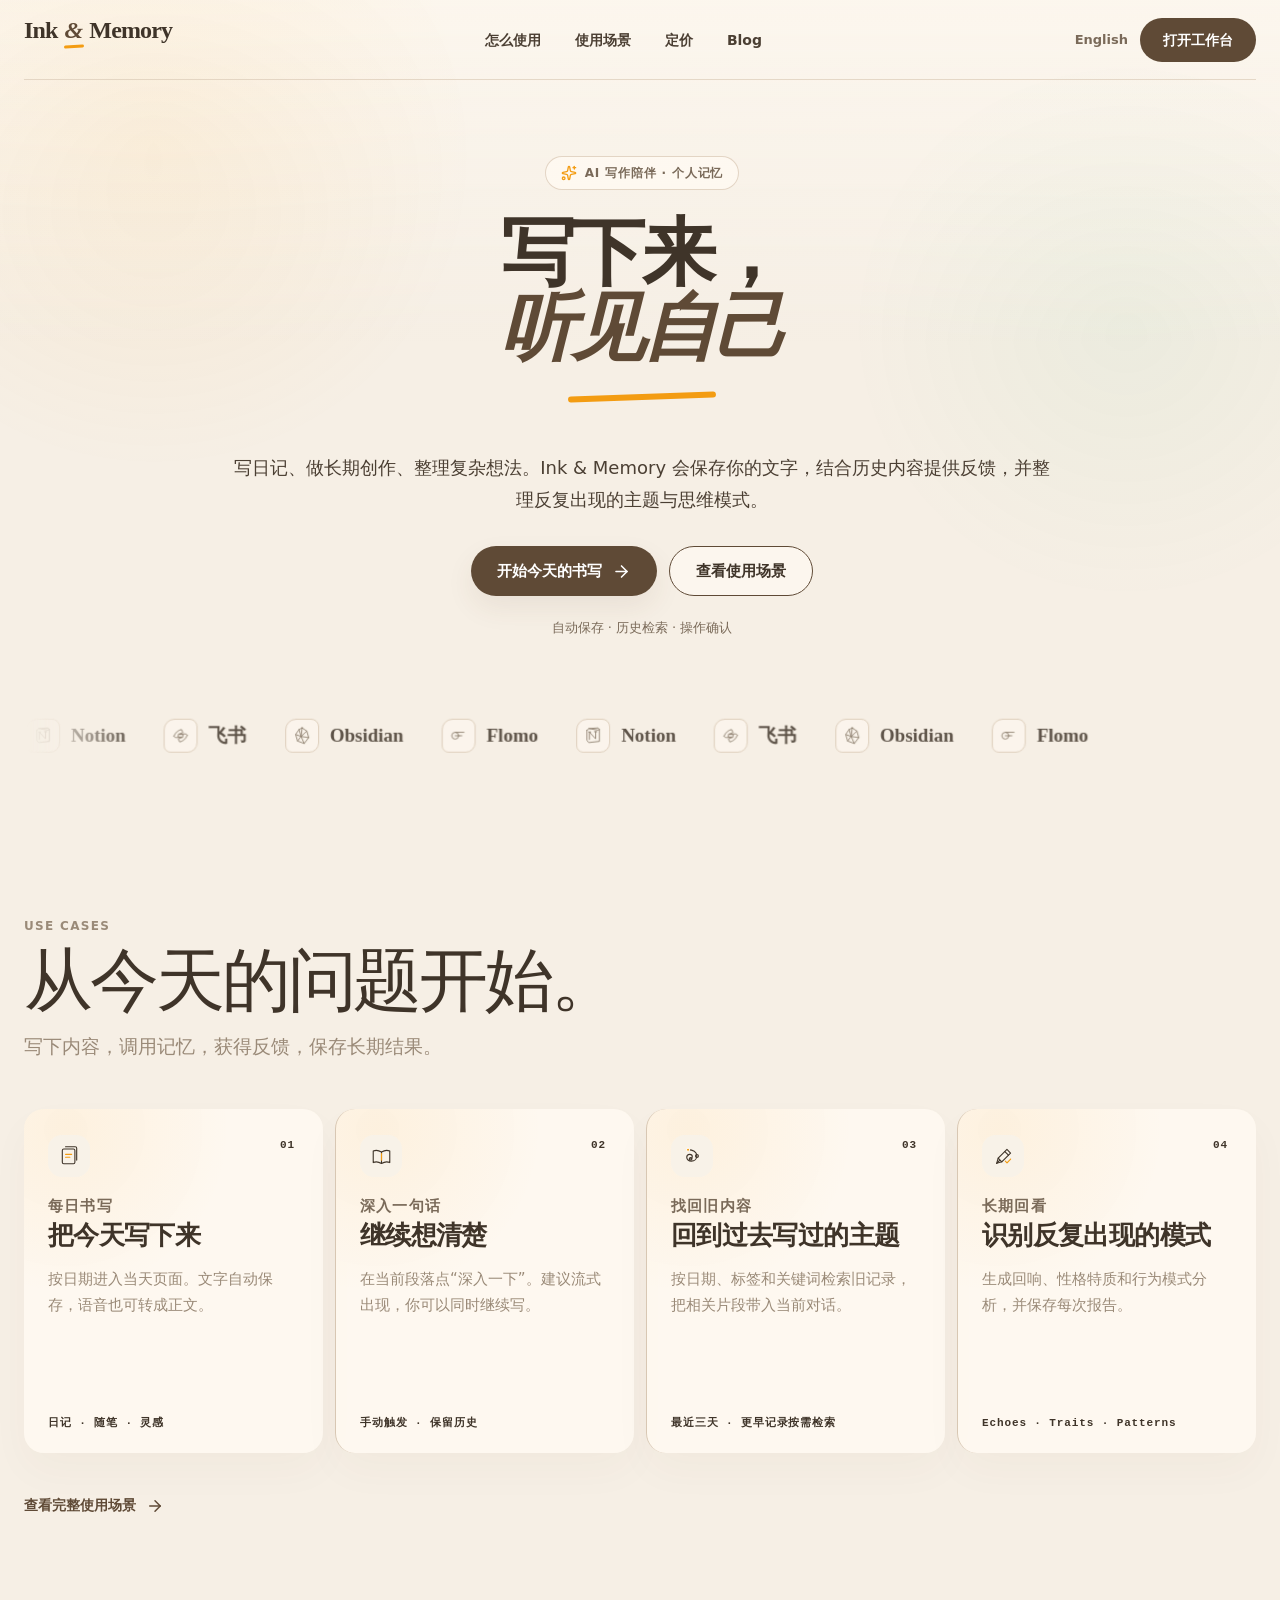
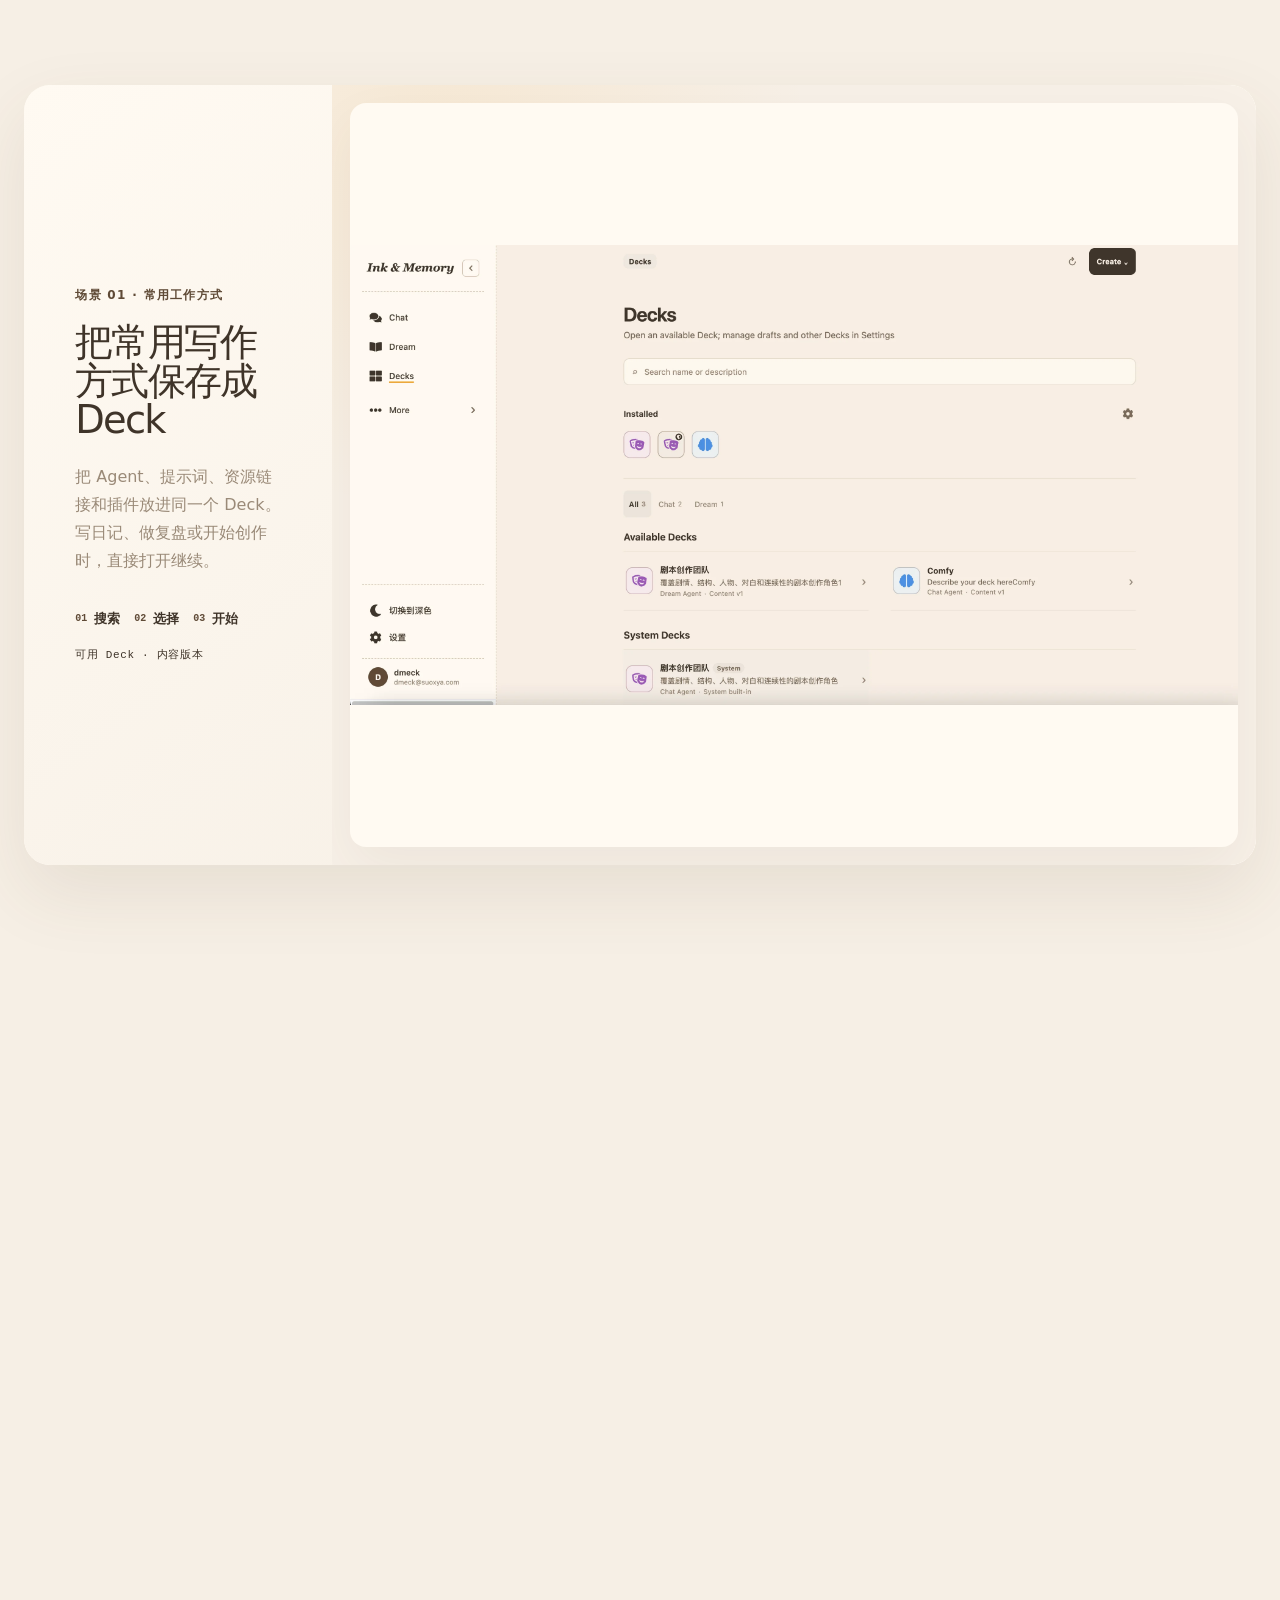
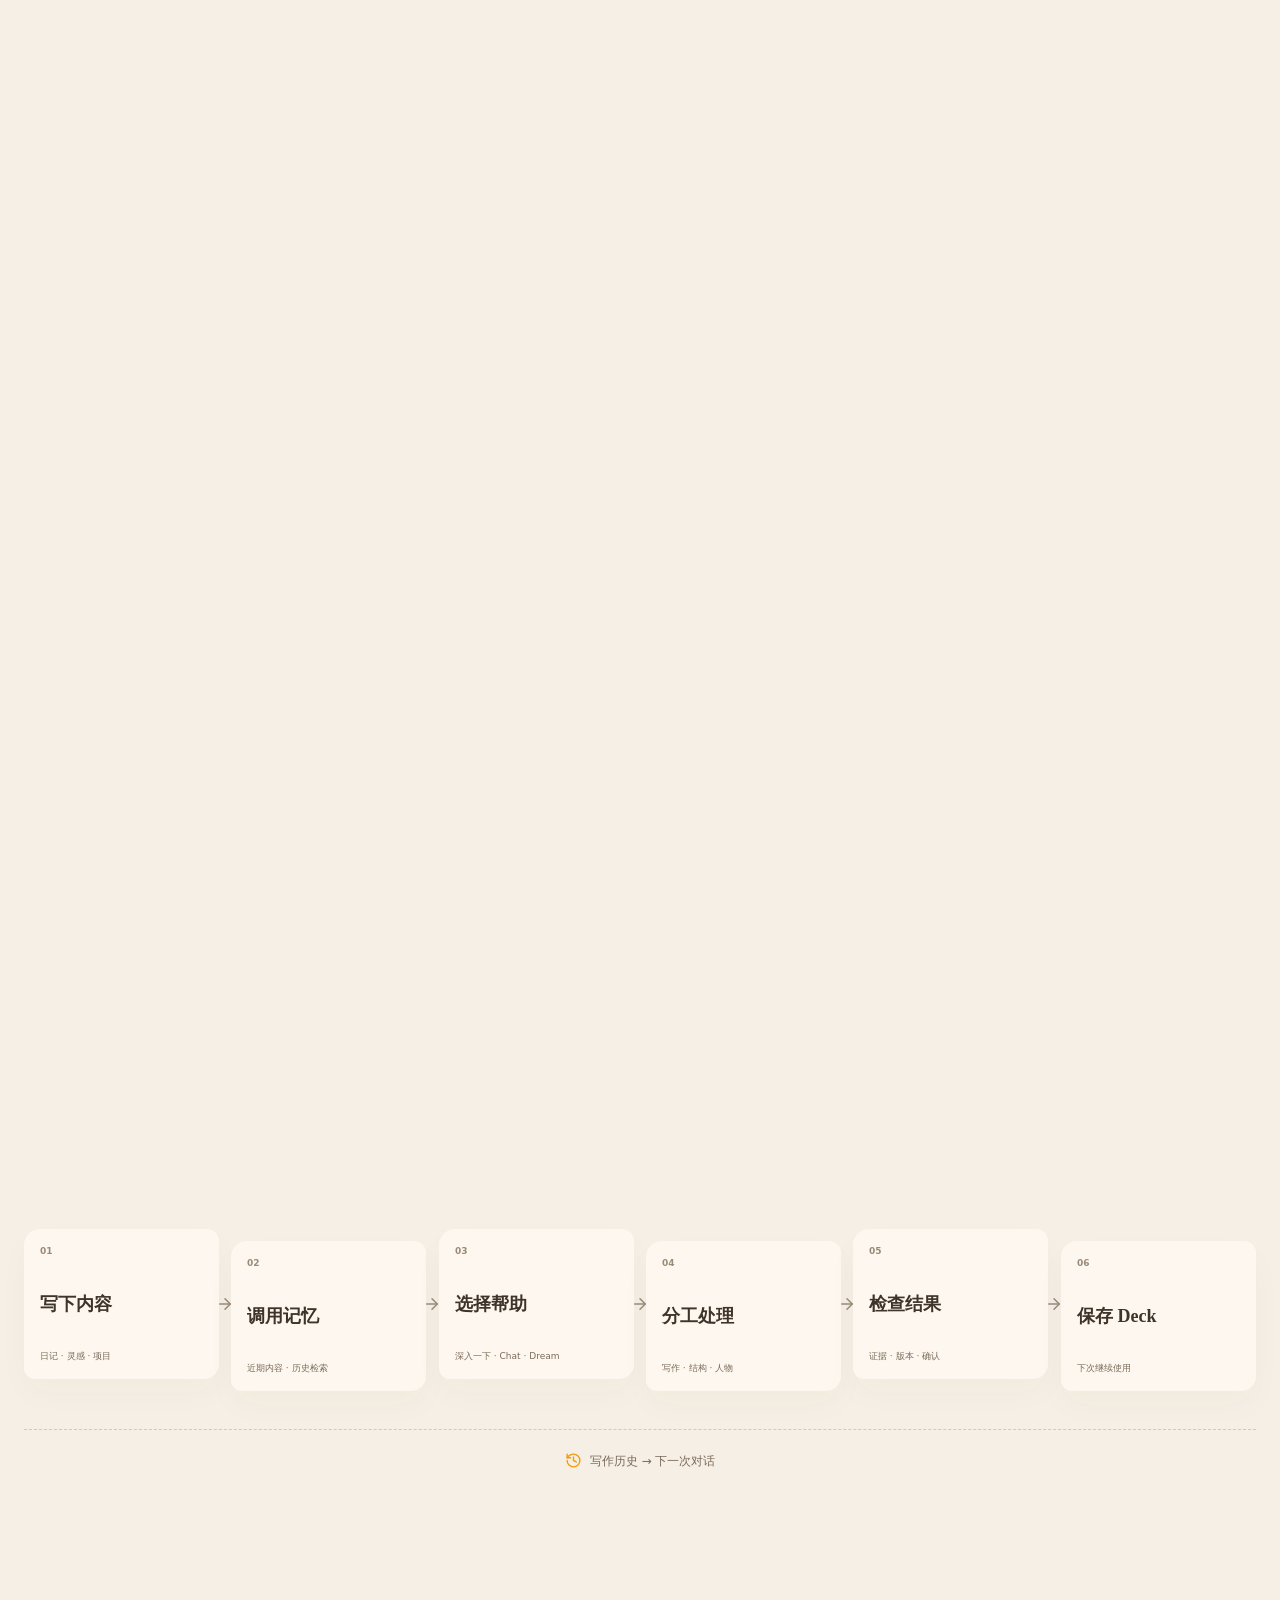
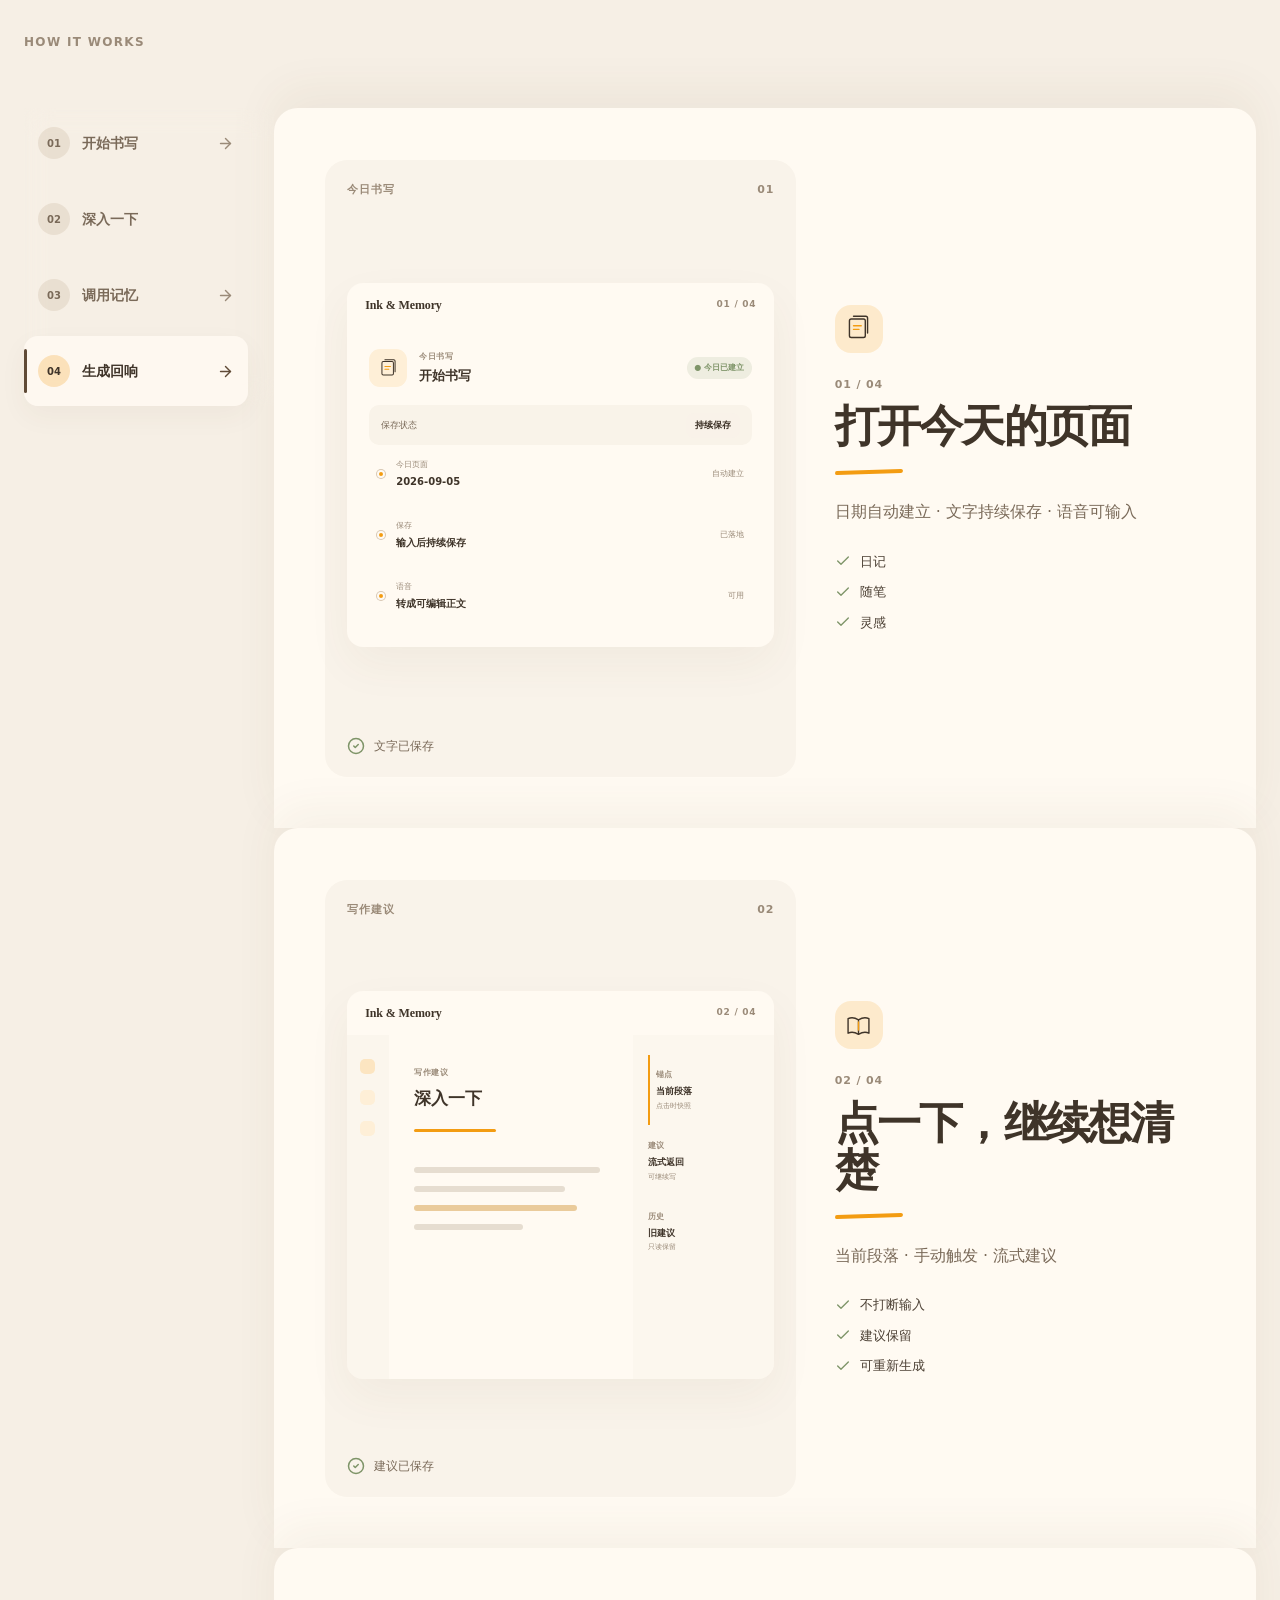
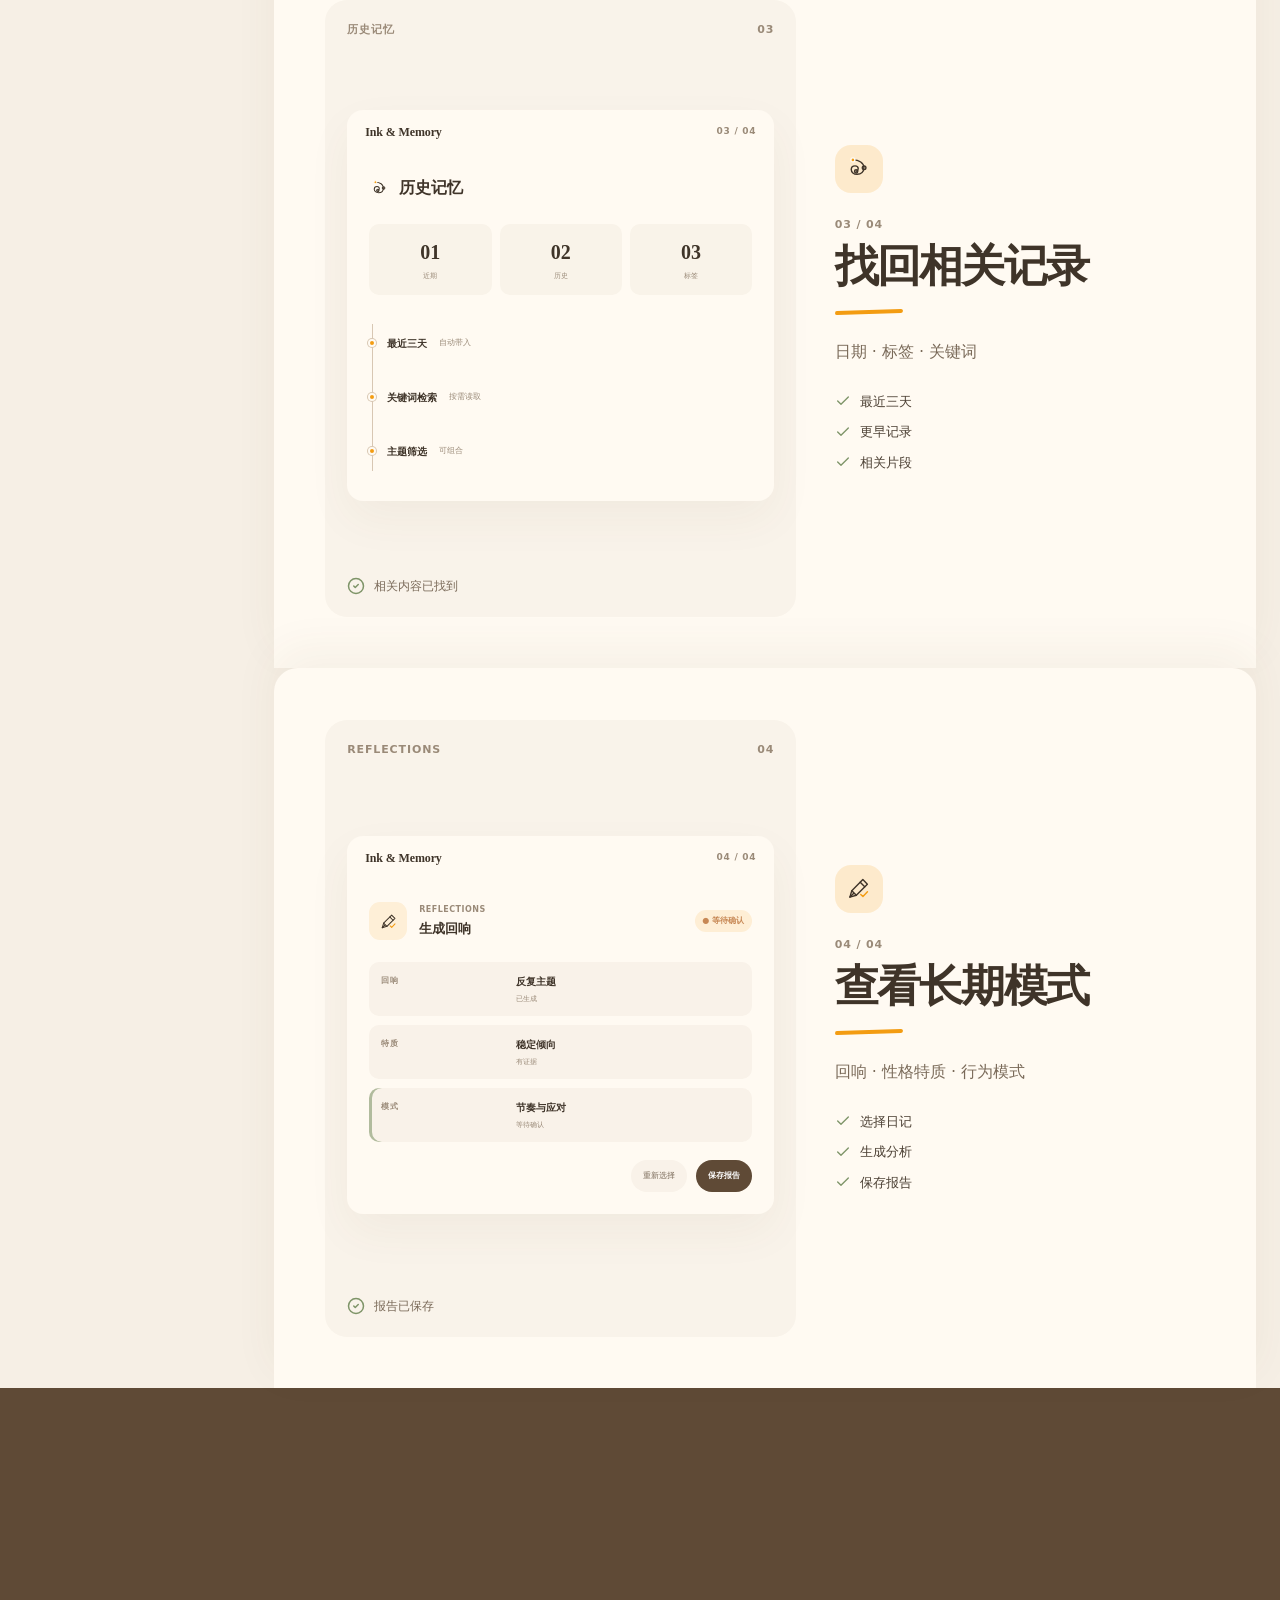
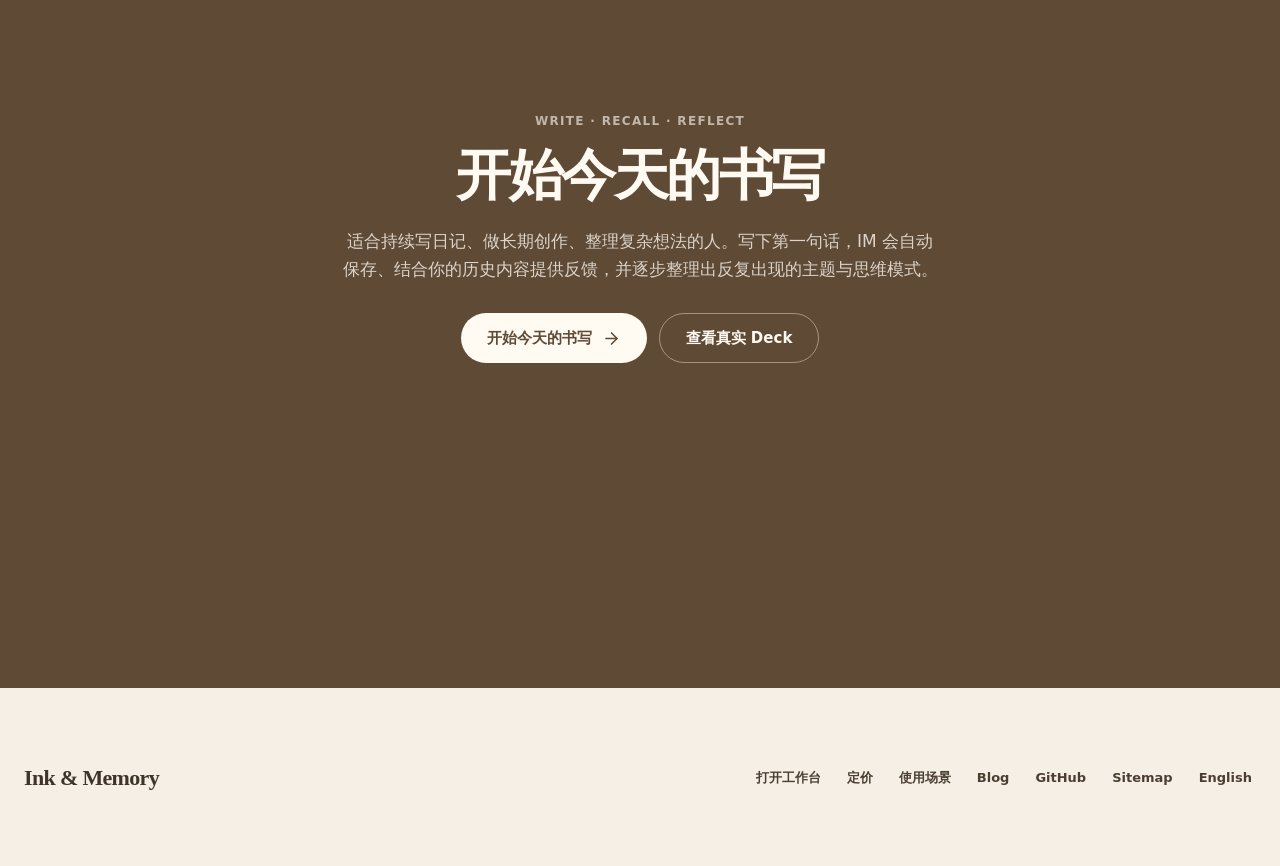
==== commit c50a425b: "Deploy from -Ink-Memory 55cf792ba93cfb02eb0bc1c285a4626e64708473 ink-memory/-Ink-Memory@55cf792ba93c" ====
--- a/index.html
+++ b/index.html
@@ -158,8 +158,8 @@
       href="data:image/svg+xml,%3Csvg xmlns='http://www.w3.org/2000/svg' viewBox='0 0 64 64'%3E%3Crect width='64' height='64' rx='18' fill='%23F39C12'/%3E%3Ctext x='32' y='39' text-anchor='middle' font-size='20' font-family='Arial,sans-serif' font-weight='900' fill='%233F3429'%3EI%26M%3C/text%3E%3C/svg%3E"
     />
     <title>Ink Memory | 个人思维模式与多智能体工作台</title>
-    <script type="module" crossorigin src="/assets/main-ChMDelj1.js"></script>
-    <link rel="stylesheet" crossorigin href="/assets/main-BhY7MZi7.css">
+    <script type="module" crossorigin src="/assets/main-B0WeC2d2.js"></script>
+    <link rel="stylesheet" crossorigin href="/assets/main-BQxvzoNs.css">
   </head>
   <body>
     <div id="root">
